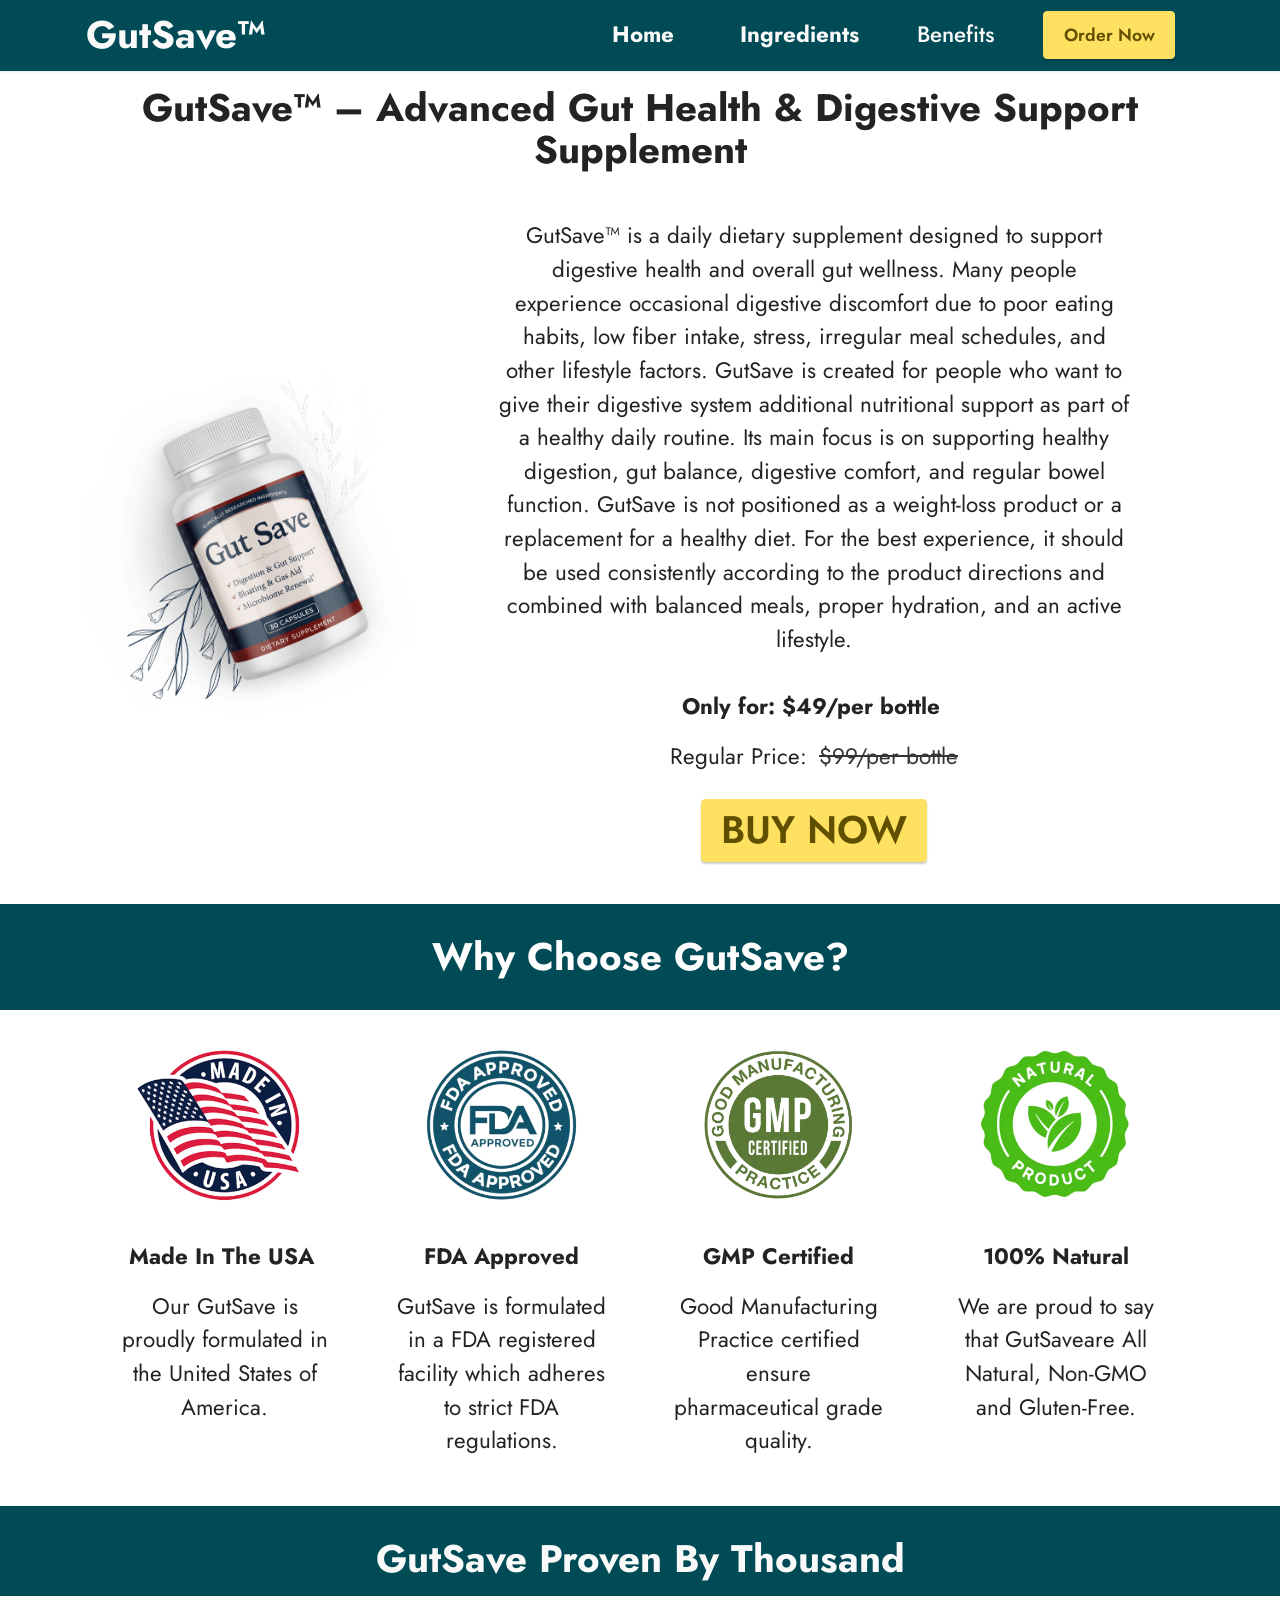
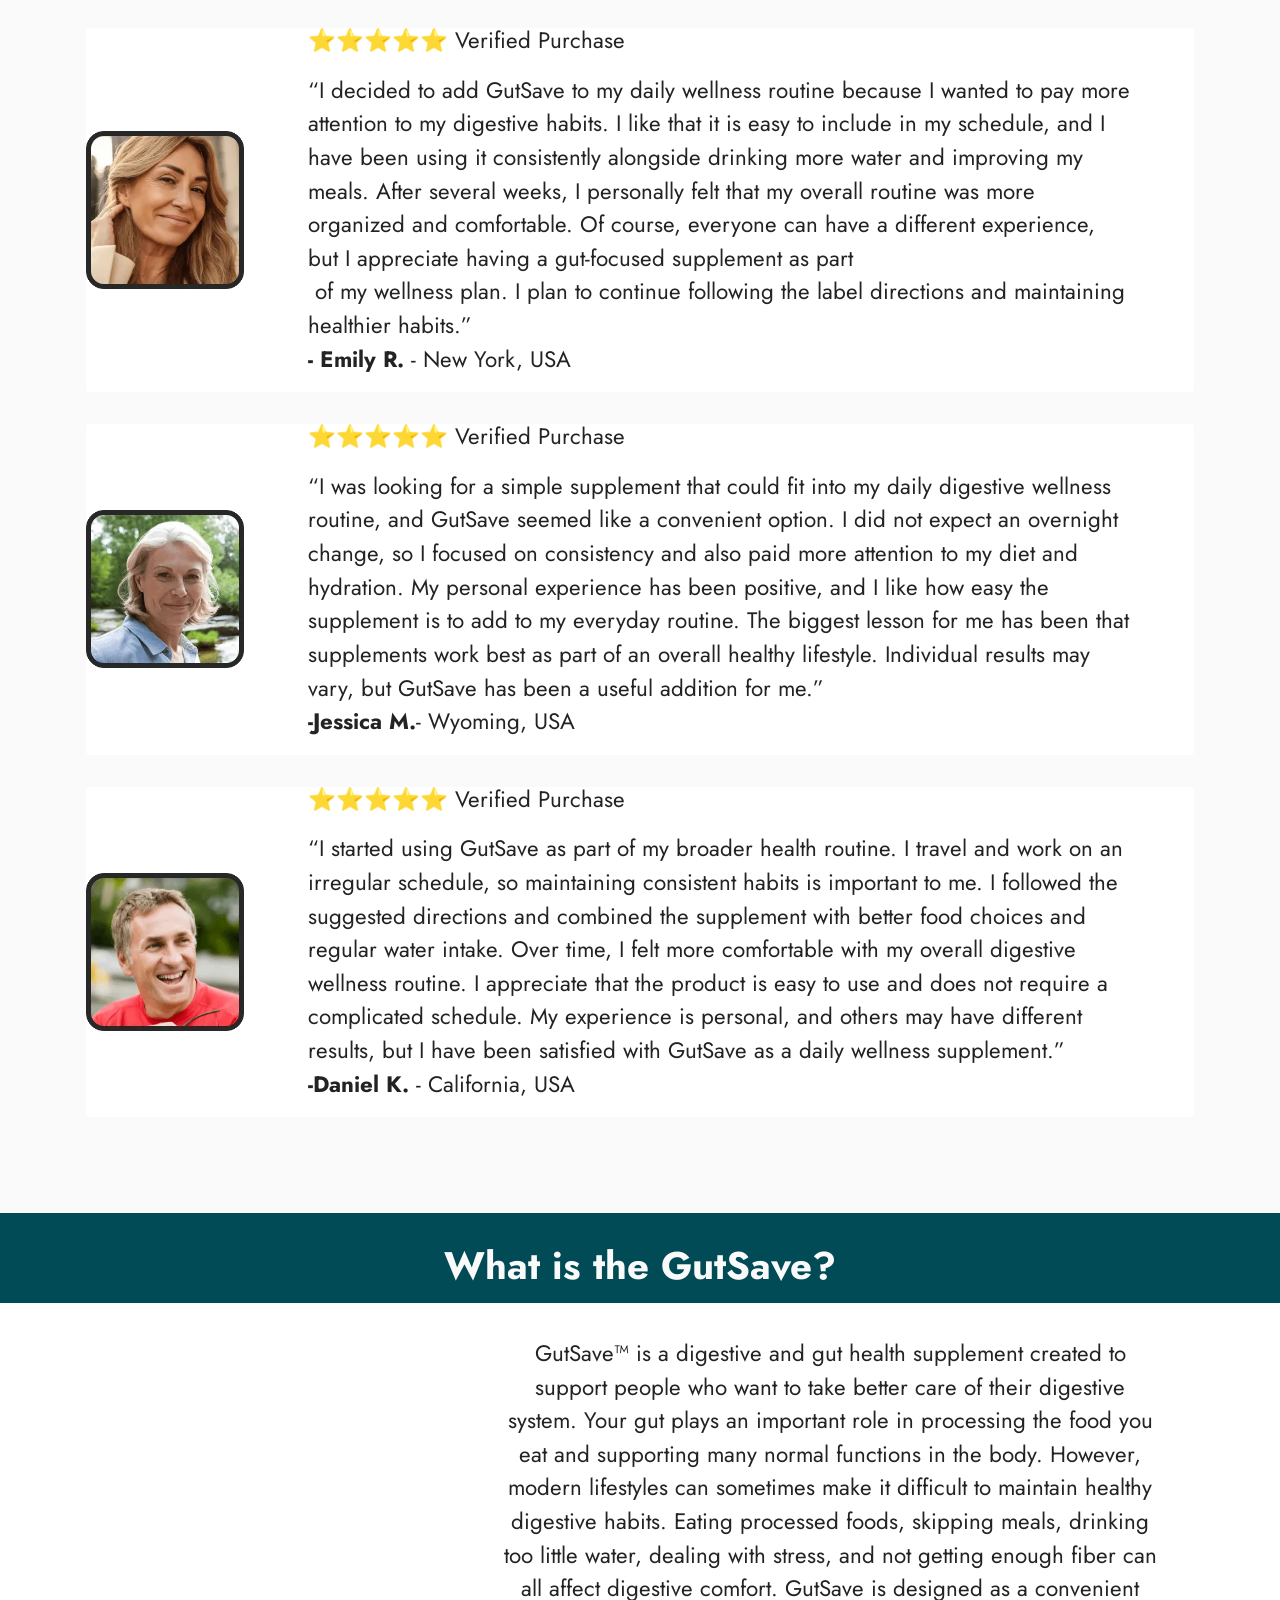
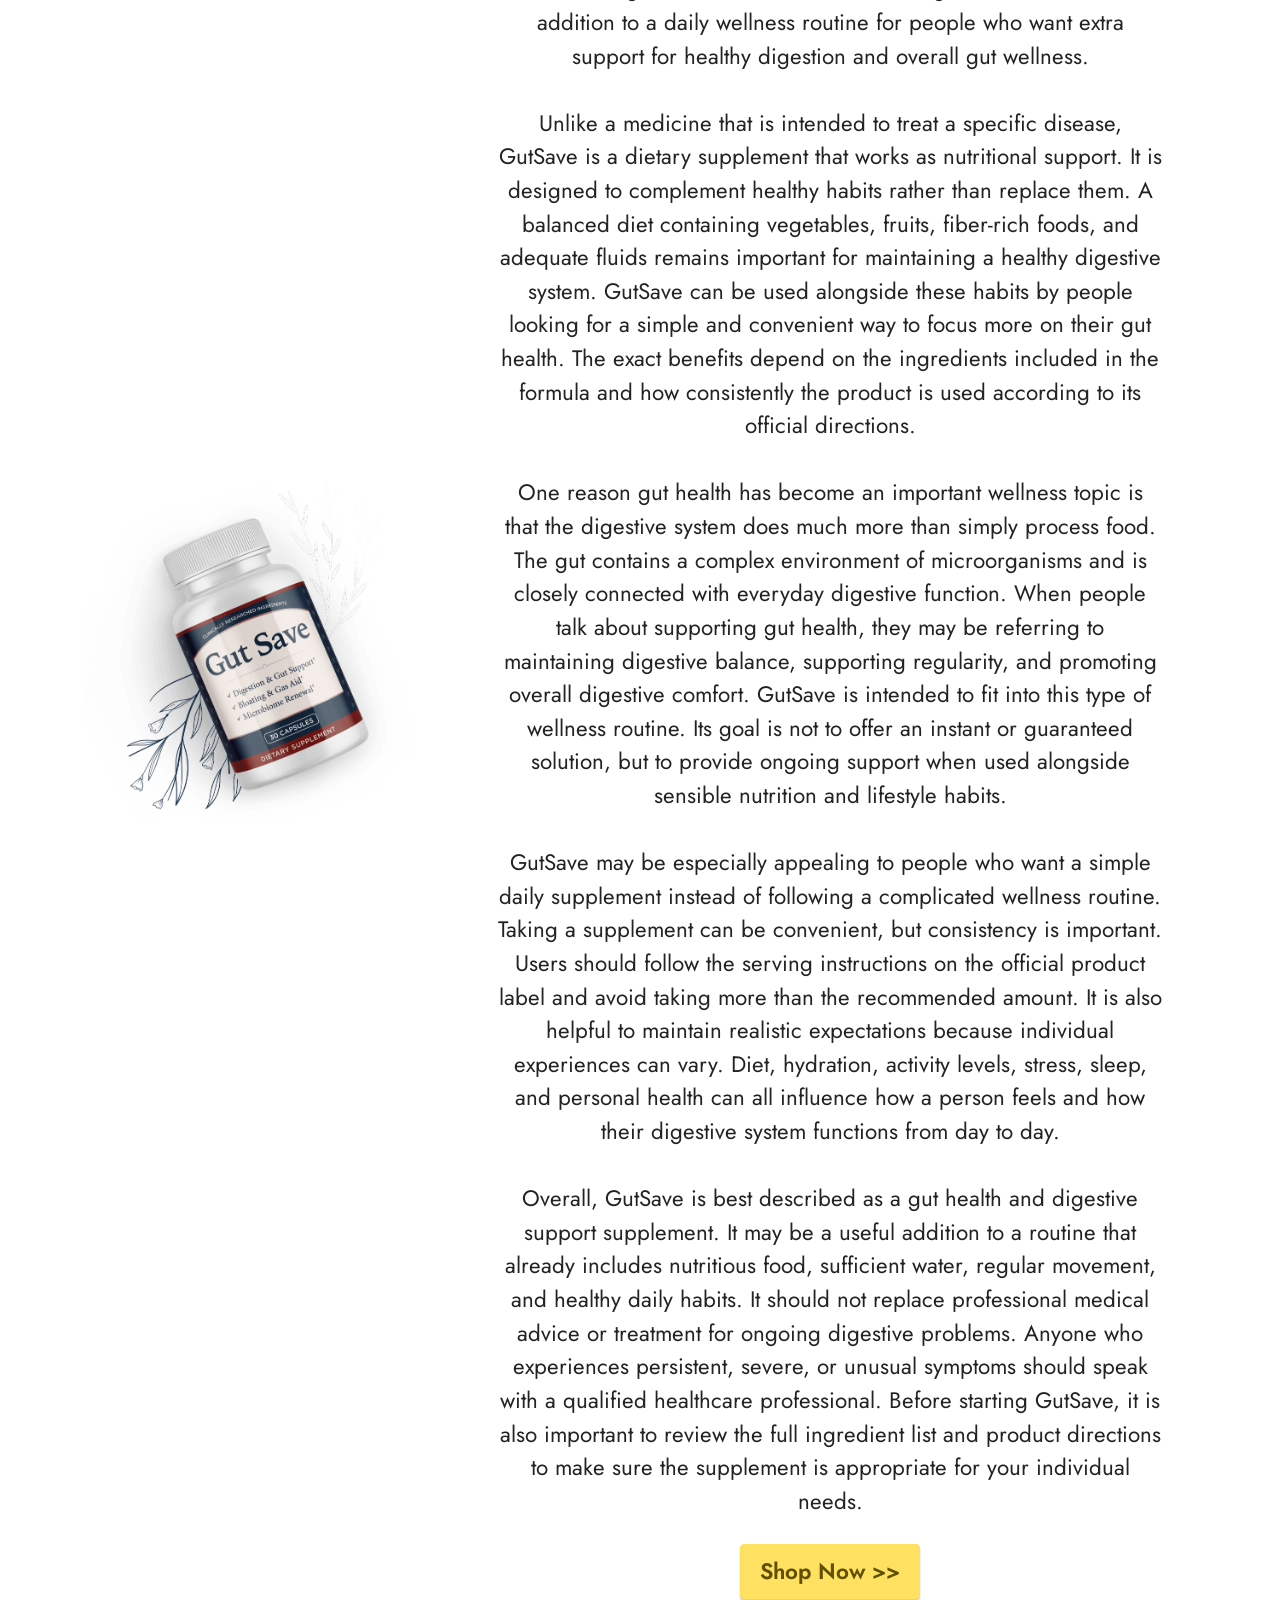
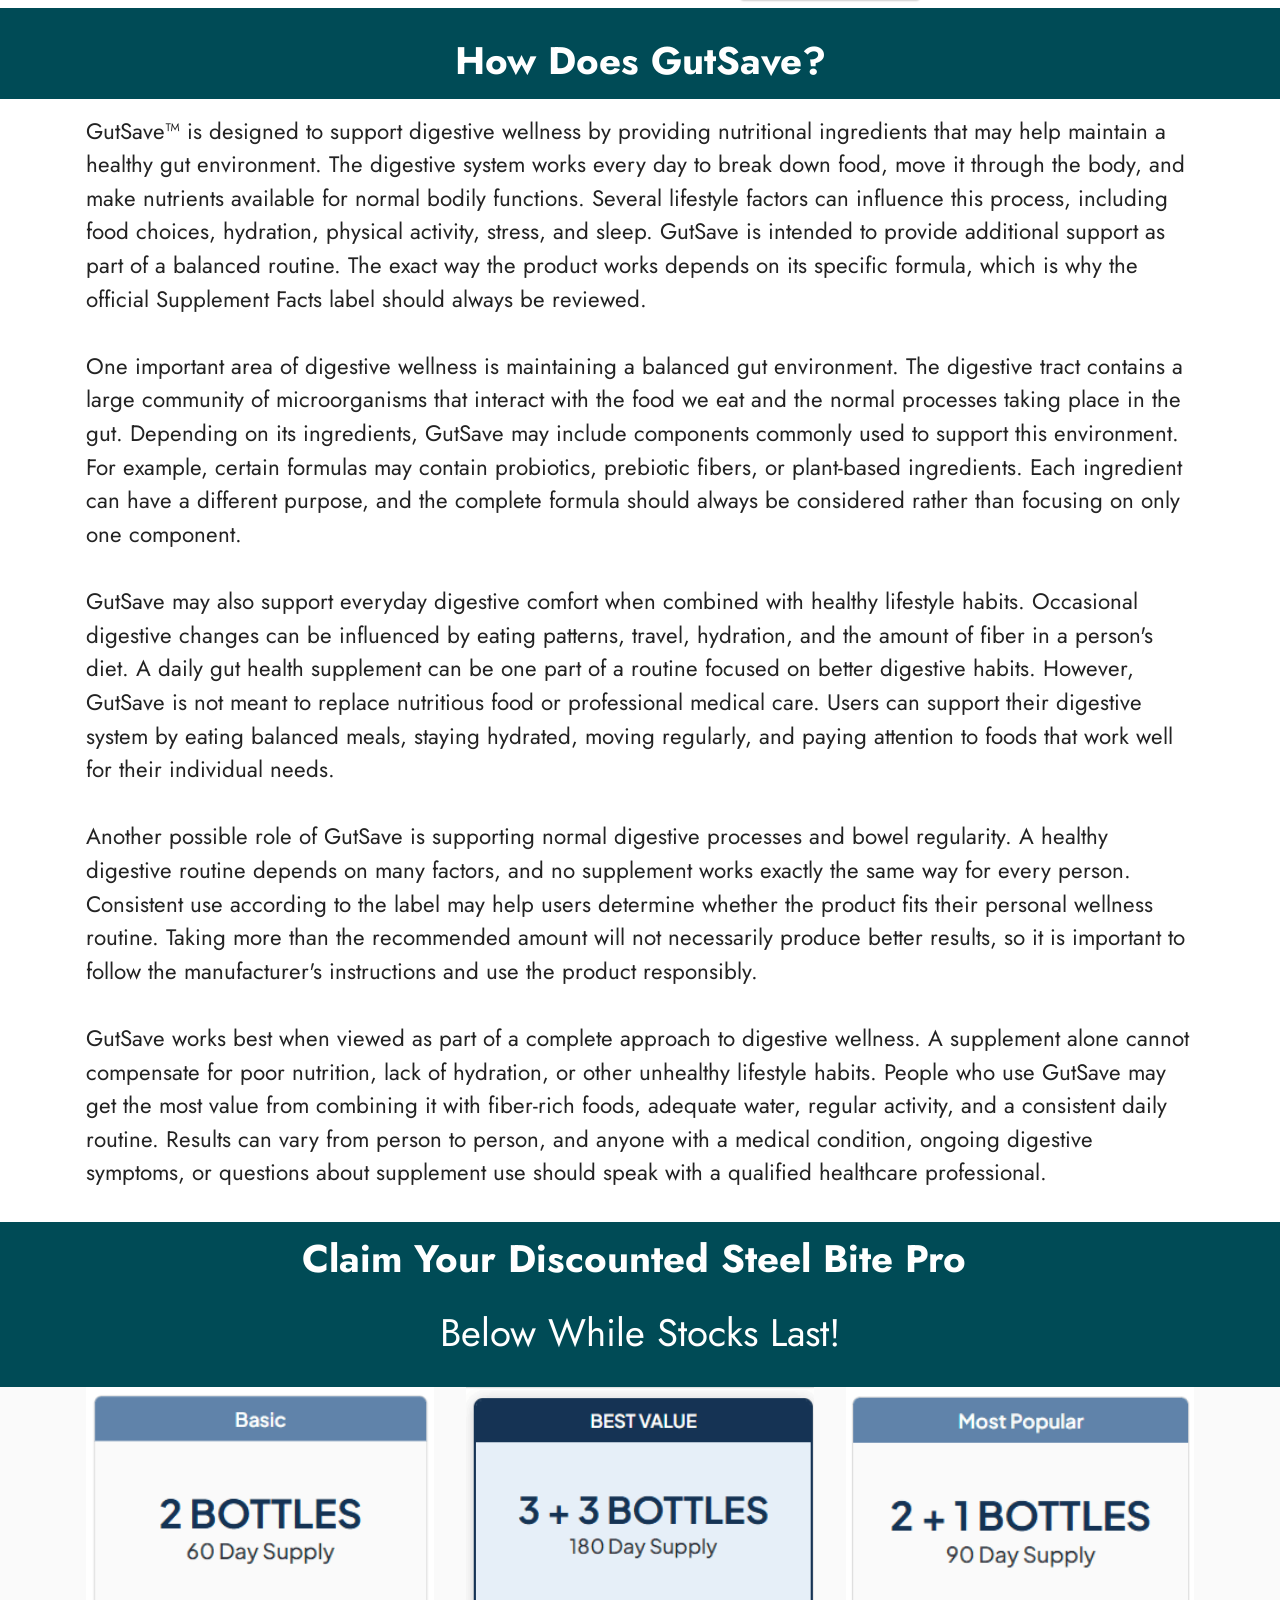
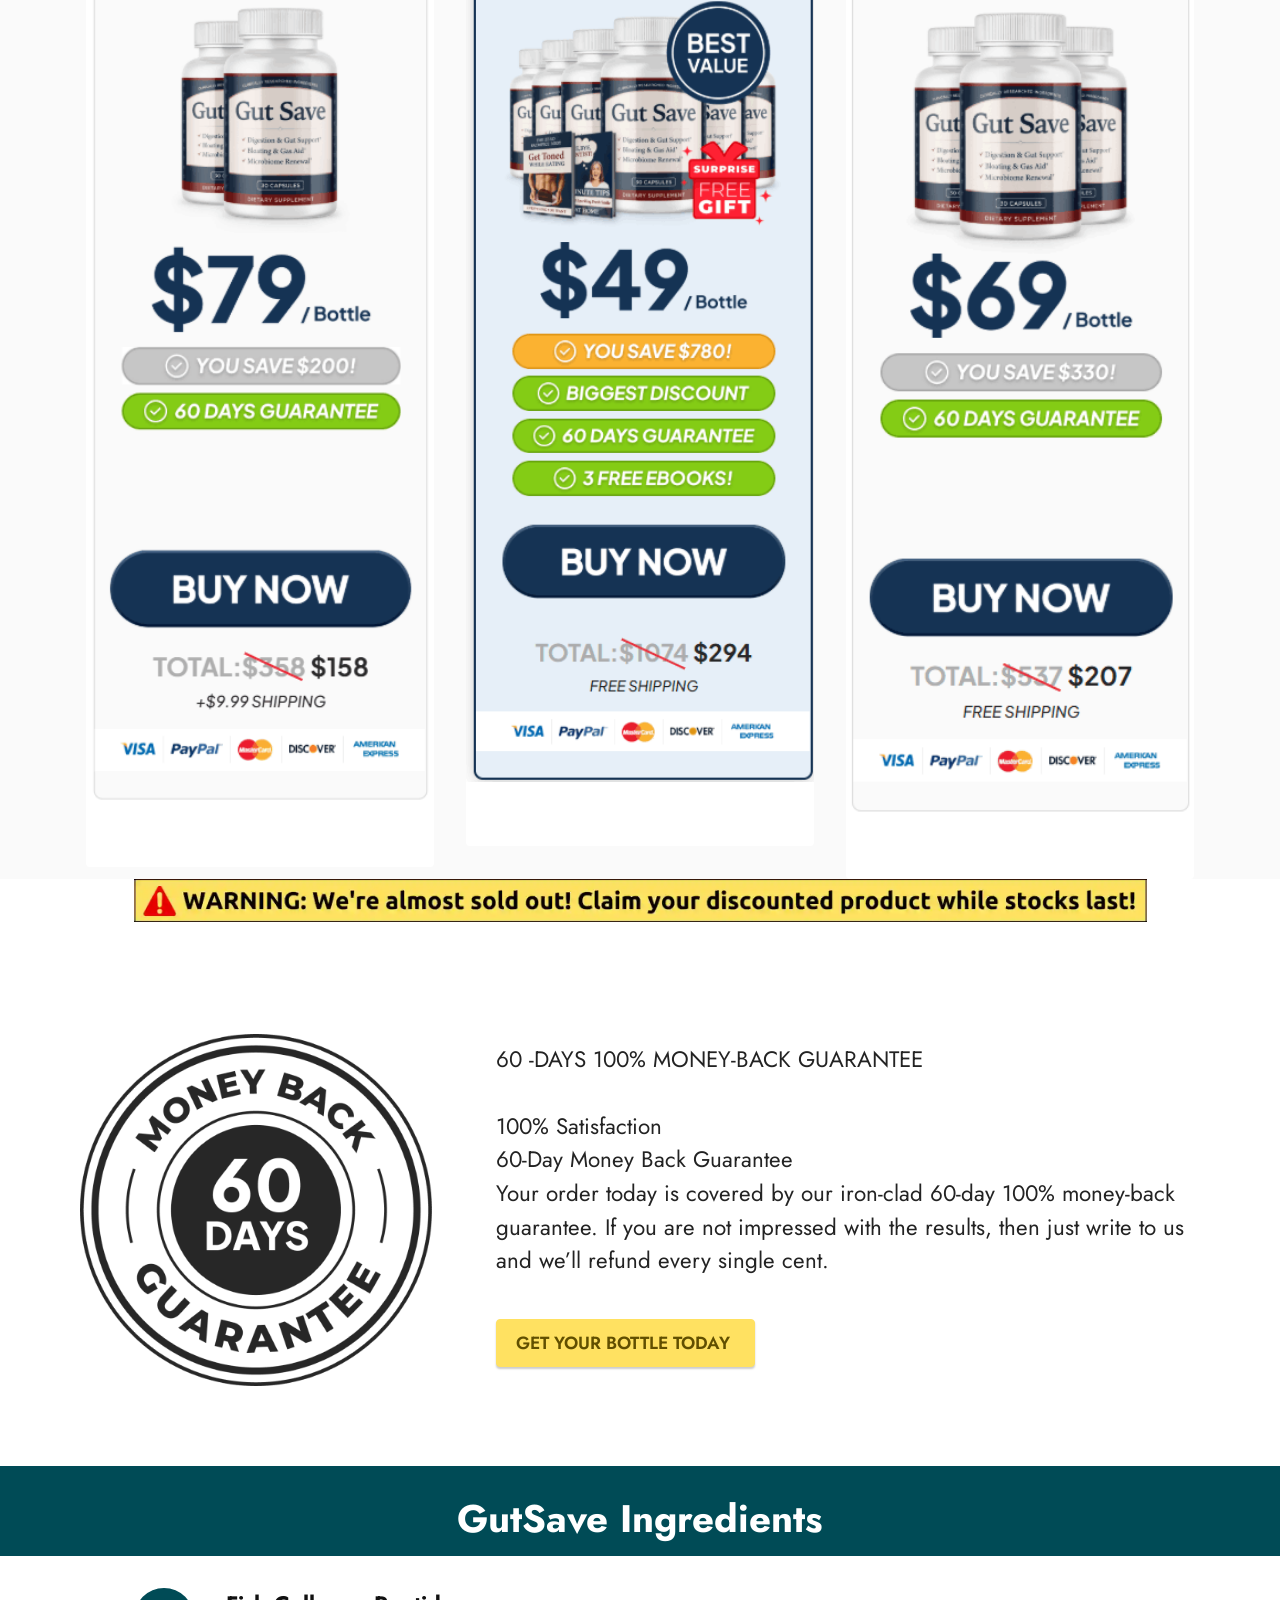
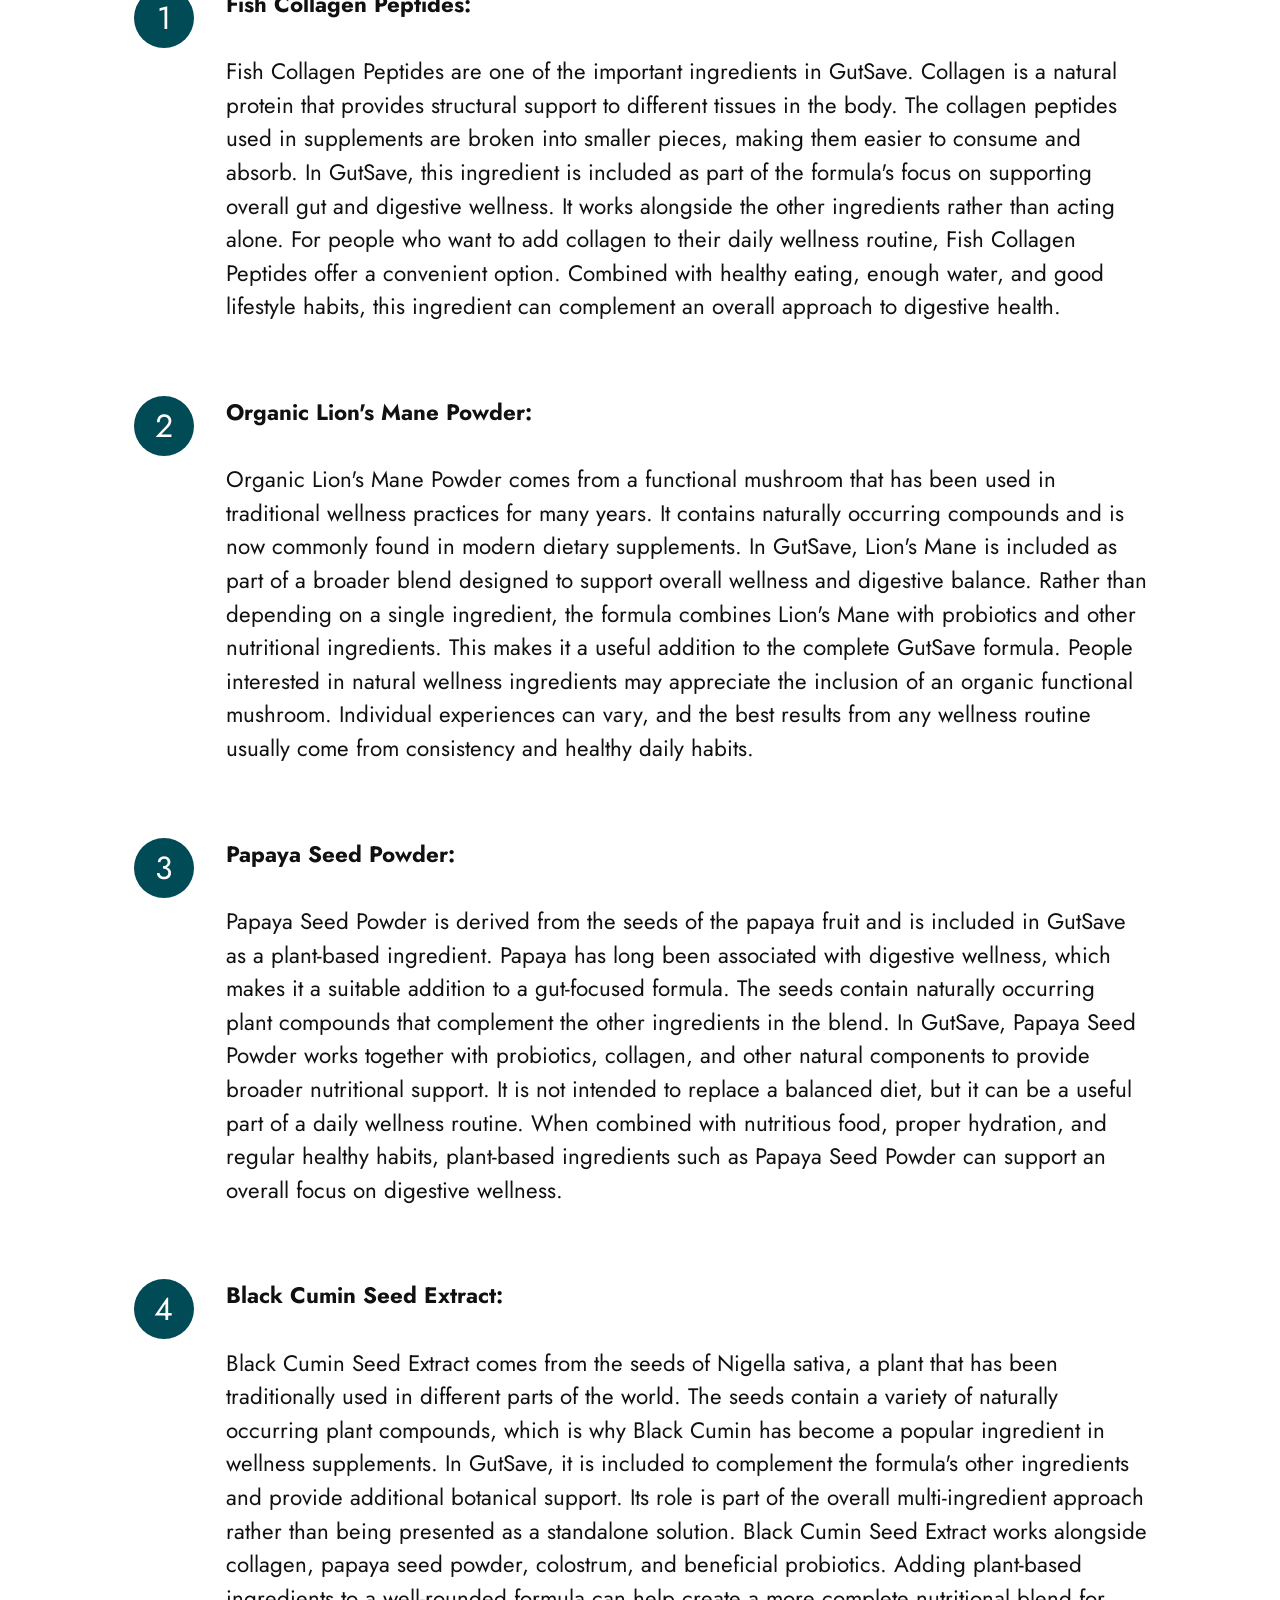
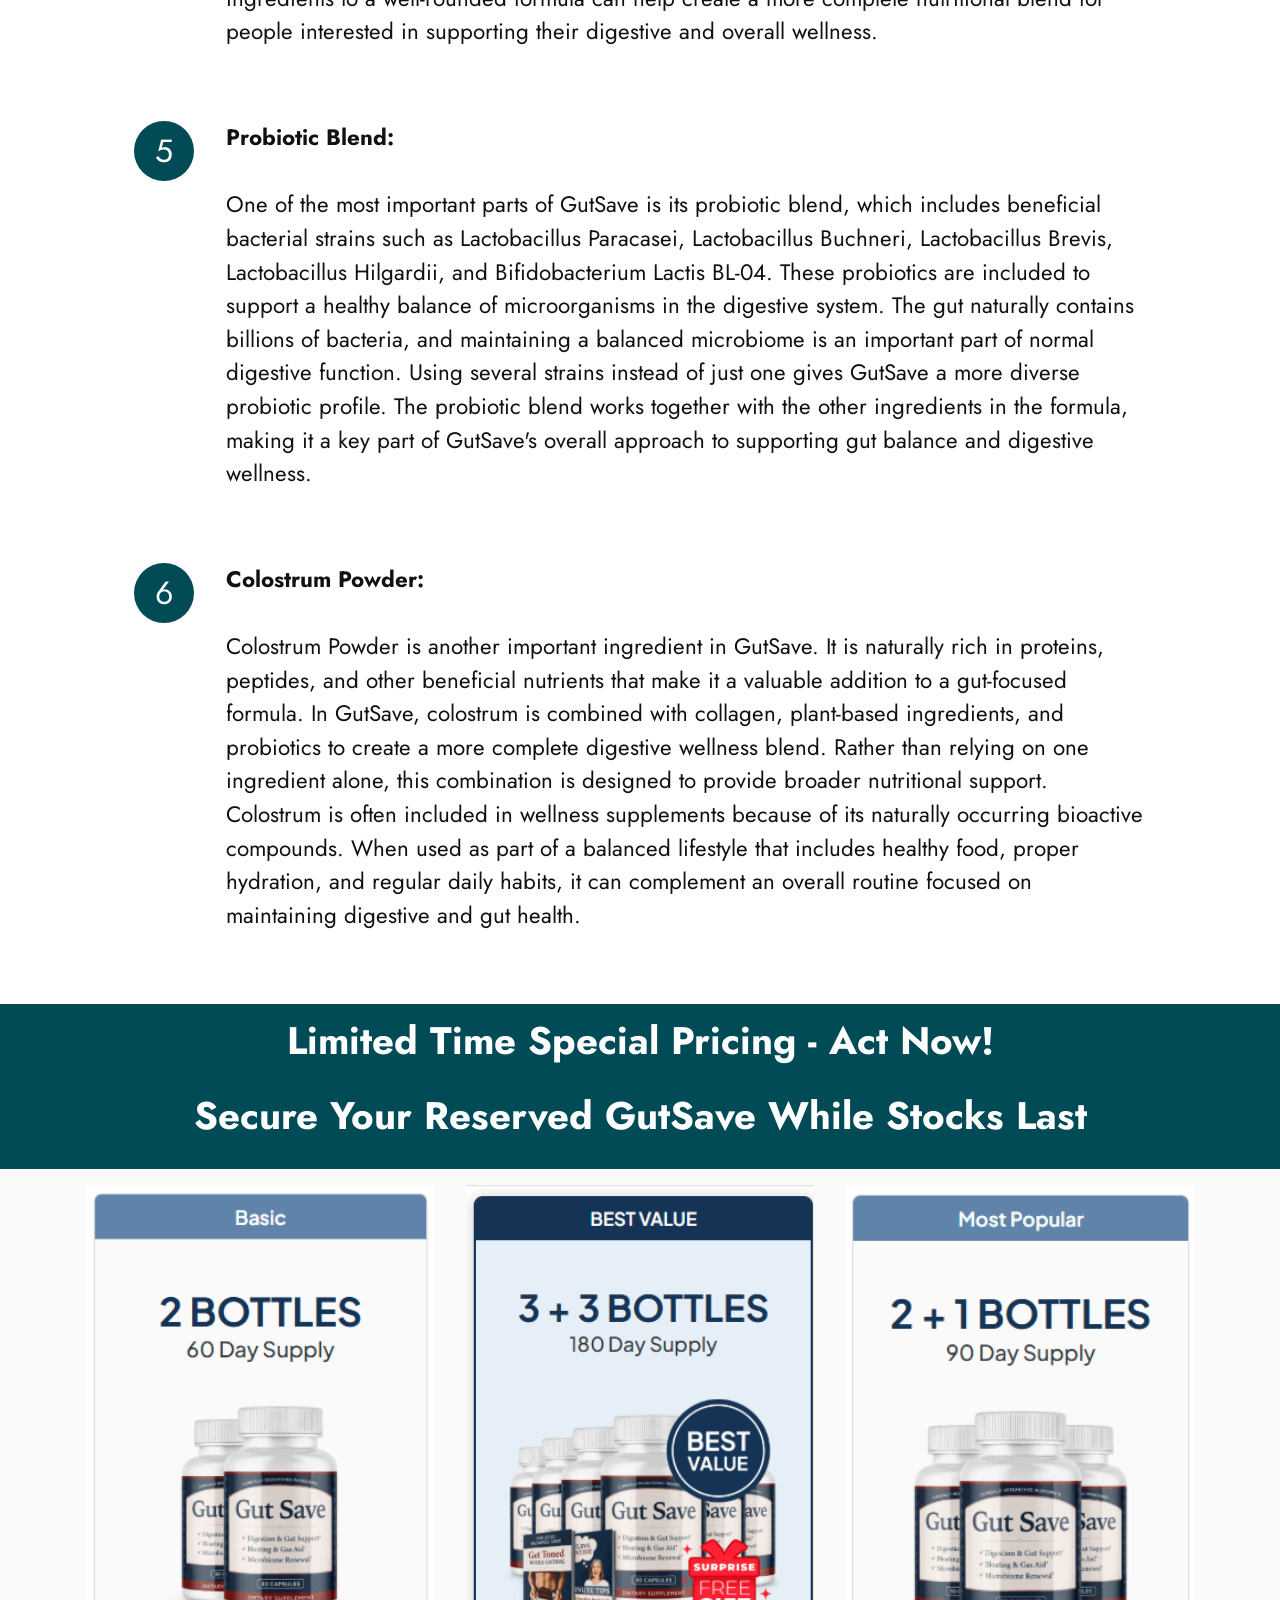
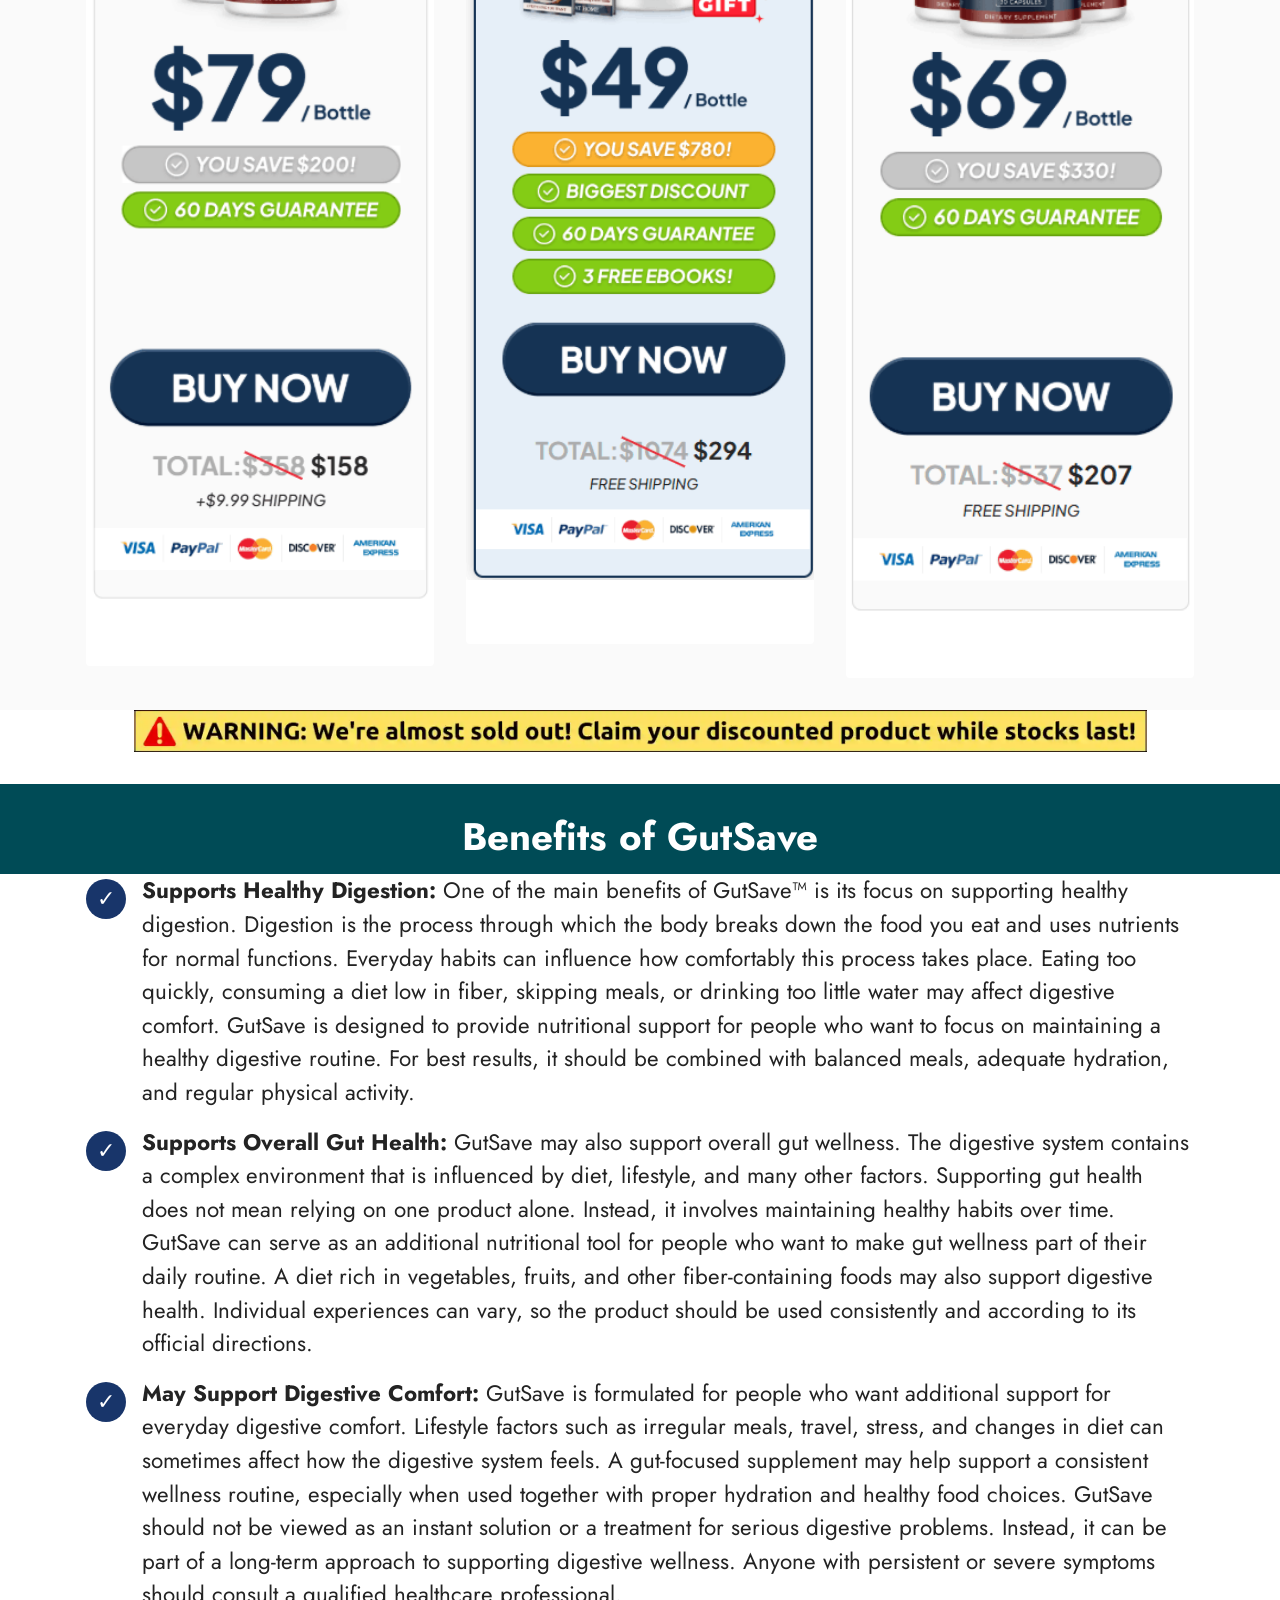
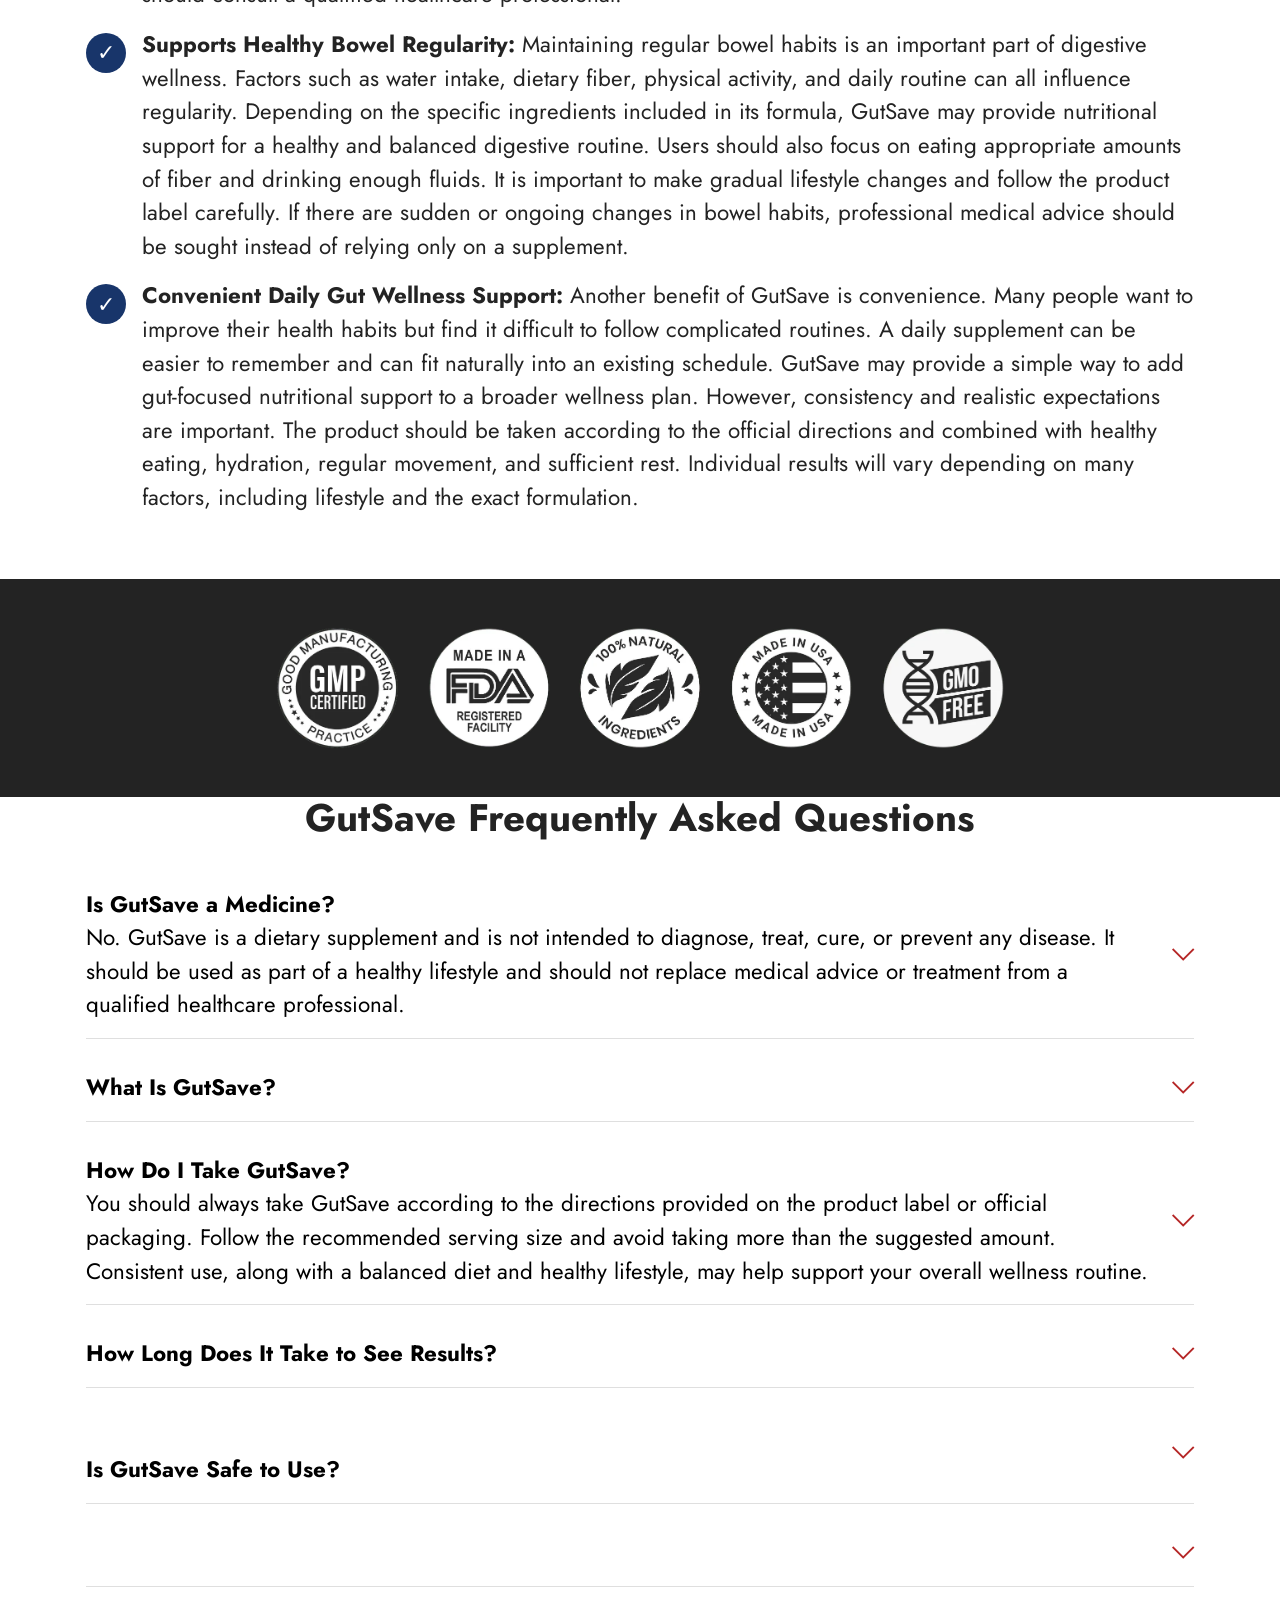
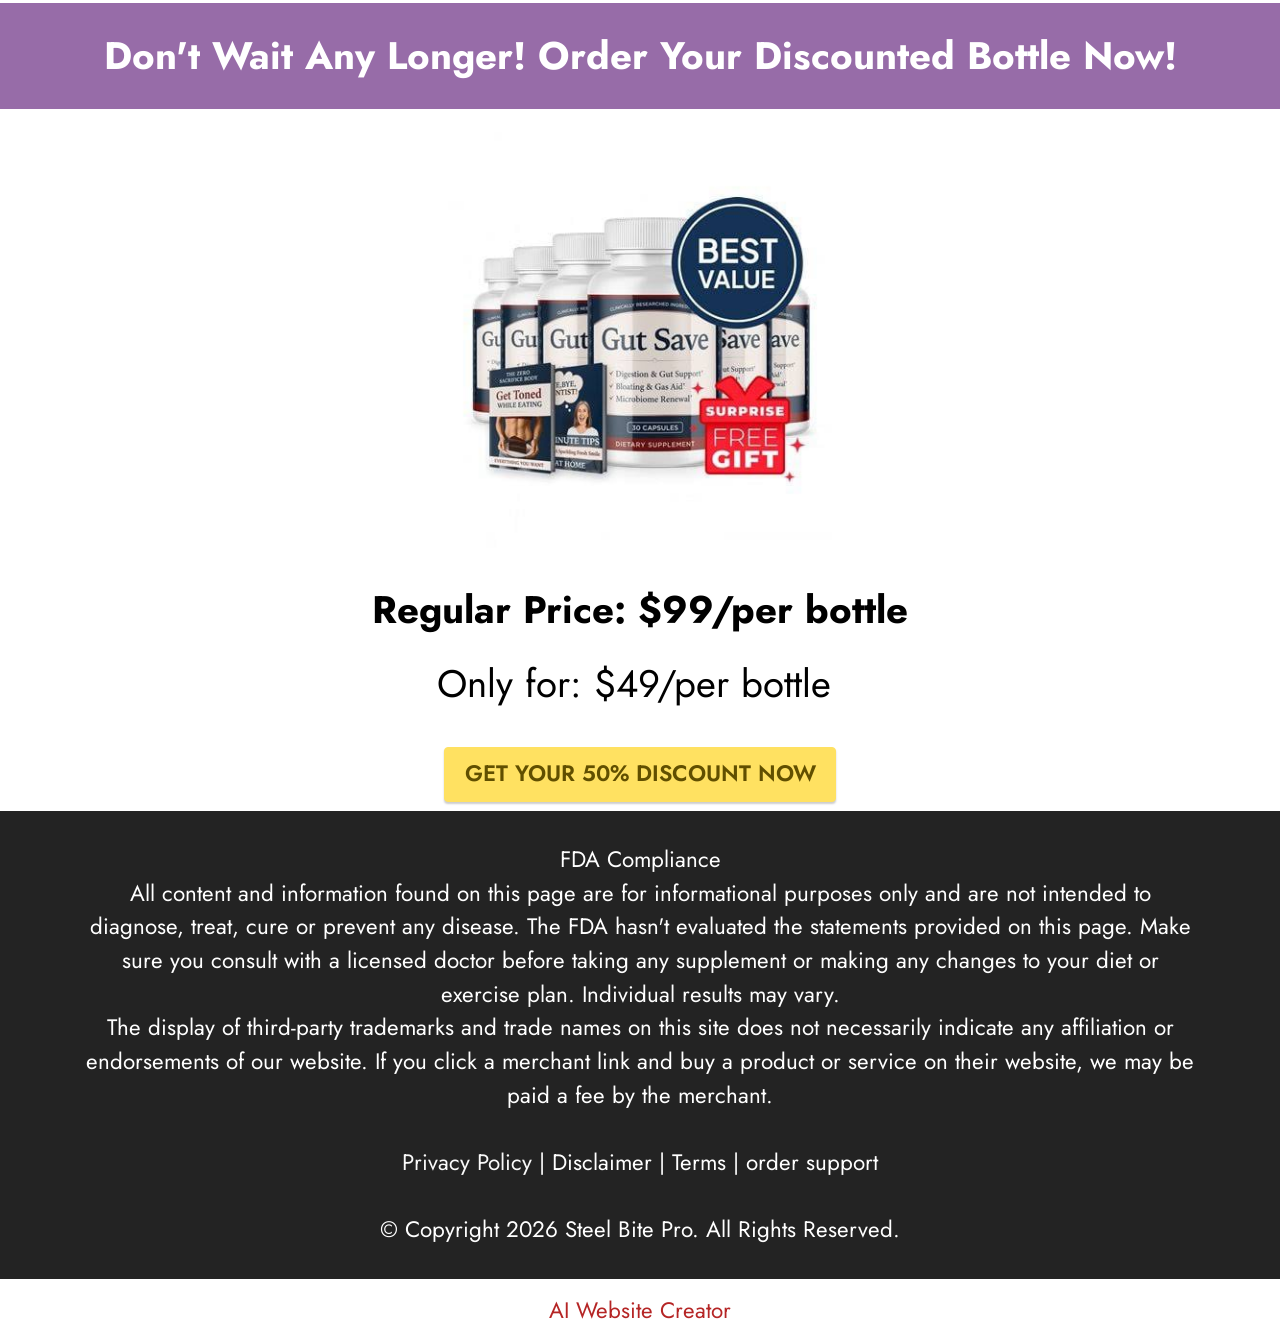
==== index.html @ 0027e32f "Add files via upload" ====
<!DOCTYPE html>
<html  lang="en">
<head>
  <!-- Site made with Mobirise Website Builder v6.1.12, https://mobirise.com -->
  <meta charset="UTF-8">
  <meta http-equiv="X-UA-Compatible" content="IE=edge">
  <meta name="generator" content="Mobirise v6.1.12, mobirise.com">
  <meta name="twitter:card" content="summary_large_image"/>
  <meta name="twitter:image:src" content="assets/images/index-meta.webp">
  <meta property="og:image" content="assets/images/index-meta.webp">
  <meta name="twitter:title" content="Steel Bite Pro – Natural Support for Healthy Teeth">
  <meta name="viewport" content="width=device-width, initial-scale=1, minimum-scale=1">
  <link rel="shortcut icon" href="assets/images/tsl-prod2-128x128.png" type="image/x-icon">
  <meta name="description" content="Discover a healthier smile with Steel Bite Pro, a powerful natural formula designed to support strong teeth, fresh breath, and optimal gum health every day.">
  
  
  <title>Steel Bite Pro – Natural Support for Healthy Teeth</title>
  <link rel="stylesheet" href="assets/web/assets/mobirise-icons2/mobirise2.css">
  <link rel="stylesheet" href="assets/web/assets/mobirise-icons/mobirise-icons.css">
  <link rel="stylesheet" href="assets/bootstrap/css/bootstrap.min.css">
  <link rel="stylesheet" href="assets/dropdown/css/style.css">
  <link rel="stylesheet" href="assets/socicon/css/styles.css">
  <link rel="stylesheet" href="assets/theme/css/style.css">
  <link rel="preload" href="https://fonts.googleapis.com/css?family=Jost:100,200,300,400,500,600,700,800,900,100i,200i,300i,400i,500i,600i,700i,800i,900i&display=swap" as="style" onload="this.onload=null;this.rel='stylesheet'">
  <noscript><link rel="stylesheet" href="https://fonts.googleapis.com/css?family=Jost:100,200,300,400,500,600,700,800,900,100i,200i,300i,400i,500i,600i,700i,800i,900i&display=swap"></noscript>
  <link rel="preload" as="style" href="assets/mobirise/css/mbr-additional.css?v=vmfoxS"><link rel="stylesheet" href="assets/mobirise/css/mbr-additional.css?v=vmfoxS" type="text/css">

  
  
  
</head>
<body>
  
  <section data-bs-version="5.1" class="menu menu2 cid-tB0YZQqaCG" once="menu" id="menu2-0">
    
    <nav class="navbar navbar-dropdown navbar-expand-lg">
        <div class="container">
            <div class="navbar-brand">
                
                <span class="navbar-caption-wrap"><a class="navbar-caption text-white text-primary display-2" href="index.html#content4-27">GutSave™&nbsp;<br></a></span>
            </div>
            <button class="navbar-toggler" type="button" data-toggle="collapse" data-bs-toggle="collapse" data-target="#navbarSupportedContent" data-bs-target="#navbarSupportedContent" aria-controls="navbarNavAltMarkup" aria-expanded="false" aria-label="Toggle navigation">
                <div class="hamburger">
                    <span></span>
                    <span></span>
                    <span></span>
                    <span></span>
                </div>
            </button>
            <div class="collapse navbar-collapse" id="navbarSupportedContent">
                <ul class="navbar-nav nav-dropdown" data-app-modern-menu="true"><li class="nav-item"><a class="nav-link link text-white text-primary display-5" href="index.html#header3-1m"><strong>Home&nbsp;</strong><br></a></li>
                    <li class="nav-item"><a class="nav-link link text-white text-primary display-5" href="index.html#header3-2s"><strong>Ingredients</strong></a></li>
                    <li class="nav-item"><a class="nav-link link text-white text-primary display-5" href="index.html#header3-31">Benefits</a>
                    </li></ul>
                
                <div class="navbar-buttons mbr-section-btn"><a class="btn btn-warning display-4" href="https://hop.clickbank.net/?affiliate=youwe1&vendor=glucotru2&gtpage=rp&tid=og">Order Now</a></div>
            </div>
        </div>
    </nav>
</section>

<section data-bs-version="5.1" class="header3 cid-tB10ubWVri" id="header3-1">

    

    
    

    <div class="align-center container-fluid">
        <div class="row justify-content-center">
            <div class="col-12 col-lg-12">
                <h1 class="mbr-section-title mbr-fonts-style mb-3 display-2"><strong>GutSave™ – Advanced Gut Health &amp; Digestive Support Supplement</strong></h1>
                
                
                
            </div>
        </div>
    </div>
</section>

<section data-bs-version="5.1" class="features6 cid-tB15AvPI4t" id="features7-3">
    <!---->
    

    
    
    <div class="container">
        <div class="card-wrapper">
            <div class="row align-items-center">
                <div class="col-12 col-lg-4">
                    <div class="image-wrapper">
                        <a href="https://hop.clickbank.net/?affiliate=youwe1&vendor=glucotru2&gtpage=rp&tid=og"><img src="assets/images/tsl-prod201-815x830.png" alt="GutSave"></a>
                    </div>
                </div>
                <div class="col-12 col-lg">
                    <div class="text-box">
                        
                        <p class="mbr-text mbr-fonts-style display-5">GutSave™ is a daily dietary supplement designed to support digestive health and overall gut wellness. Many people experience occasional digestive discomfort due to poor eating habits, low fiber intake, stress, irregular meal schedules, and other lifestyle factors. GutSave is created for people who want to give their digestive system additional nutritional support as part of a healthy daily routine. Its main focus is on supporting healthy digestion, gut balance, digestive comfort, and regular bowel function. GutSave is not positioned as a weight-loss product or a replacement for a healthy diet. For the best experience, it should be used consistently according to the product directions and combined with balanced meals, proper hydration, and an active lifestyle.<br><br><strong>Only for: $49/per bottle&nbsp;</strong><br></p>
                        <div class="cost">
                            <span class="currentcost mbr-fonts-style pr-2 display-7">Regular Price:&nbsp;</span>
                            <span class="oldcost mbr-fonts-style display-7">$99/per bottle</span>
                        </div>
                        <div class="mbr-section-btn pt-3"><a href="https://hop.clickbank.net/?affiliate=youwe1&vendor=glucotru2&gtpage=rp&tid=og" class="btn btn-warning display-2">BUY NOW</a></div>
                    </div>
                </div>
            </div>
        </div>
    </div>
</section>

<section data-bs-version="5.1" class="content4 cid-v9ZbLS1f8Q" id="content4-27">
    

    
    
    <div class="container">
        <div class="row justify-content-center">
            <div class="title col-md-12 col-lg-12">
                <h3 class="mbr-section-title mbr-fonts-style align-center mb-4 display-2"><div><strong></strong></div></h3>
                <h1 class="mbr-section-subtitle align-center mbr-fonts-style mb-4 display-2"><strong>Why Choose GutSave?</strong></h1>
                
            </div>
        </div>
    </div>
</section>

<section data-bs-version="5.1" class="gallery3 cid-tB9ez4cVTX" id="gallery3-1r">
    
    
    <div class="container">
        
        <div class="row mt-4">
            
            
            <div class="item features-image сol-12 col-md-6 col-lg-3 active">
                <div class="item-wrapper">
                    <div class="item-img">
                        <img src="assets/images/made-in-usa202-500x300.png" alt="Keravita Pro FDA Approved" data-slide-to="0" data-bs-slide-to="0">
                    </div>
                    <div class="item-content">
                        <h5 class="item-title mbr-fonts-style display-7"><strong>Made In The USA&nbsp;</strong></h5>
                        
                        <p class="mbr-text mbr-fonts-style mt-3 display-7">Our GutSave is proudly formulated in the United States of America.</p>
                    </div>
                    
                </div>
            </div><div class="item features-image сol-12 col-md-6 col-lg-3">
                <div class="item-wrapper">
                    <div class="item-img">
                        <img src="assets/images/fda-approved-500x300-1.webp" alt="Keravita Pro Made In Usa" data-slide-to="1" data-bs-slide-to="1">
                    </div>
                    <div class="item-content">
                        <h5 class="item-title mbr-fonts-style display-7"><strong>FDA Approved</strong></h5>
                        
                        <p class="mbr-text mbr-fonts-style mt-3 display-7">GutSave is formulated in a FDA registered facility which adheres to strict FDA regulations.</p>
                    </div>
                    
                </div>
            </div><div class="item features-image сol-12 col-md-6 col-lg-3">
                <div class="item-wrapper">
                    <div class="item-img">
                        <img src="assets/images/gmp-certified-500x300-1.webp" alt="Keravita Pro All Natural" data-slide-to="2" data-bs-slide-to="2">
                    </div>
                    <div class="item-content">
                        <h5 class="item-title mbr-fonts-style display-7"><strong>GMP Certified</strong></h5>
                        
                        <p class="mbr-text mbr-fonts-style mt-3 display-7">Good Manufacturing Practice certified ensure pharmaceutical grade quality.</p>
                    </div>
                    
                </div>
            </div>
            <div class="item features-image сol-12 col-md-6 col-lg-3">
                <div class="item-wrapper">
                    <div class="item-img">
                        <img src="assets/images/100-natural-500x300-1.webp" alt="Keravita Pro GMP Certified" title="">
                    </div>
                    <div class="item-content">
                        <h5 class="item-title mbr-fonts-style display-7"><strong>100% Natural</strong></h5>
                        
                        <p class="mbr-text mbr-fonts-style mt-3 display-7">We are proud to say that GutSaveare All Natural, Non-GMO and Gluten-Free.</p>
                    </div>
                    
                </div>
            </div>
        </div>
    </div>
</section>

<section data-bs-version="5.1" class="header3 cid-vaVJowMobt" id="header3-2q">

    

    
    

    <div class="align-center container">
        <div class="row justify-content-center">
            <div class="col-12 col-lg-12">
                
                <h2 class="mbr-section-subtitle mbr-fonts-style mb-3 display-2"><strong>GutSave Proven By Thousand</strong></h2>
                
                
            </div>
        </div>
    </div>
</section>

<section data-bs-version="5.1" class="team2 cid-vaVHwZ0P2d" xmlns="http://www.w3.org/1999/html" id="team2-2p">
    

    
    
    <div class="container">
        <div class="item features-image">
            <div class="item-wrapper">
                <div class="row align-items-center">
                    <div class="col-12 col-md-2">
                        <div class="image-wrapper">
                            <img src="assets/images/testimonial-face1-1-288x288.webp" alt="GutSave">
                        </div>
                    </div>
                    <div class="col-12 col-md">
                        <div class="card-box">
                            
                            <h2 class="card-subtitle mbr-fonts-style mb-3 display-5">⭐⭐⭐⭐⭐ Verified Purchase</h2>
                            <p class="mbr-text mbr-fonts-style display-7">“I decided to add GutSave to my daily wellness routine because I wanted to pay more attention to my digestive habits. I like that it is easy to include in my schedule, and I have been using it consistently alongside drinking more water and improving my meals. After several weeks, I personally felt that my overall routine was more organized and comfortable. Of course, everyone can have a different experience, but I appreciate having a gut-focused supplement as part <br>&nbsp;of my wellness plan. I plan to continue following the label directions and maintaining healthier habits.”<br><strong>-&nbsp;Emily R.</strong>&nbsp;- New York, USA&nbsp;<br></p>
                            
                        </div>
                    </div>
                </div>
            </div>
        </div>
        <div class="item features-image">
            <div class="item-wrapper">
                <div class="row align-items-center">
                    <div class="col-12 col-md-2">
                        <div class="image-wrapper">
                            <img src="assets/images/testimonial-face2-288x288.webp" alt="GutSave">
                        </div>
                    </div>
                    <div class="col-12 col-md">
                        <div class="card-box">
                            
                            <h2 class="card-subtitle mbr-fonts-style mb-3 display-5">⭐⭐⭐⭐⭐ Verified Purchase</h2>
                            <p class="mbr-text mbr-fonts-style display-7">“I was looking for a simple supplement that could fit into my daily digestive wellness routine, and GutSave seemed like a convenient option. I did not expect an overnight change, so I focused on consistency and also paid more attention to my diet and hydration. My personal experience has been positive, and I like how easy the supplement is to add to my everyday routine. The biggest lesson for me has been that supplements work best as part of an overall healthy lifestyle. Individual results may vary, but GutSave has been a useful addition for me.”<br><strong>-Jessica M.</strong>- Wyoming, USA<br></p>
                            
                        </div>
                    </div>
                </div>
            </div>
        </div>
        <div class="item features-image">
            <div class="item-wrapper">
                <div class="row align-items-center">
                    <div class="col-12 col-md-2">
                        <div class="image-wrapper">
                            <img src="assets/images/testimonial-face3-288x288.webp" alt="GutSave">
                        </div>
                    </div>
                    <div class="col-12 col-md">
                        <div class="card-box">
                            
                            <h2 class="card-subtitle mbr-fonts-style mb-3 display-5">⭐⭐⭐⭐⭐ Verified Purchase</h2>
                            <p class="mbr-text mbr-fonts-style display-7">“I started using GutSave as part of my broader health routine. I travel and work on an irregular schedule, so maintaining consistent habits is important to me. I followed the suggested directions and combined the supplement with better food choices and regular water intake. Over time, I felt more comfortable with my overall digestive wellness routine. I appreciate that the product is easy to use and does not require a complicated schedule. My experience is personal, and others may have different results, but I have been satisfied with GutSave as a daily wellness supplement.”<br><strong>-Daniel K.&nbsp;</strong>- California, USA&nbsp;<br></p>
                            
                        </div>
                    </div>
                </div>
            </div>
        </div>
    </div>
</section>

<section data-bs-version="5.1" class="header3 cid-tB83YwBUMj" id="header3-1l">

    

    
    

    <div class="align-center container">
        <div class="row justify-content-center">
            <div class="col-12 col-lg-12">
                
                <h2 class="mbr-section-subtitle mbr-fonts-style mb-3 display-2"><strong>What is the GutSave?</strong></h2>
                
                
            </div>
        </div>
    </div>
</section>

<section data-bs-version="5.1" class="header11 cid-tB1vWdJbT6" id="header11-a">

    

    
    

    <div class="container">
        <div class="row justify-content-center">
            <div class="col-12 col-md-4 image-wrapper">
                <a href="https://hop.clickbank.net/?affiliate=youwe1&vendor=glucotru2&gtpage=rp&tid=og"><img class="w-100" src="assets/images/tsl-prod201-815x830.png" alt="GutSave"></a>
            </div>
            <div class="col-12 col-md">
                <div class="text-wrapper text-center">
                    
                    <p class="mbr-text mbr-fonts-style display-7"><br>GutSave™ is a digestive and gut health supplement created to support people who want to take better care of their digestive system. Your gut plays an important role in processing the food you eat and supporting many normal functions in the body. However, modern lifestyles can sometimes make it difficult to maintain healthy digestive habits. Eating processed foods, skipping meals, drinking too little water, dealing with stress, and not getting enough fiber can all affect digestive comfort. GutSave is designed as a convenient addition to a daily wellness routine for people who want extra support for healthy digestion and overall gut wellness.<br><br>Unlike a medicine that is intended to treat a specific disease, GutSave is a dietary supplement that works as nutritional support. It is designed to complement healthy habits rather than replace them. A balanced diet containing vegetables, fruits, fiber-rich foods, and adequate fluids remains important for maintaining a healthy digestive system. GutSave can be used alongside these habits by people looking for a simple and convenient way to focus more on their gut health. The exact benefits depend on the ingredients included in the formula and how consistently the product is used according to its official directions.<br><br>One reason gut health has become an important wellness topic is that the digestive system does much more than simply process food. The gut contains a complex environment of microorganisms and is closely connected with everyday digestive function. When people talk about supporting gut health, they may be referring to maintaining digestive balance, supporting regularity, and promoting overall digestive comfort. GutSave is intended to fit into this type of wellness routine. Its goal is not to offer an instant or guaranteed solution, but to provide ongoing support when used alongside sensible nutrition and lifestyle habits.<br><br>GutSave may be especially appealing to people who want a simple daily supplement instead of following a complicated wellness routine. Taking a supplement can be convenient, but consistency is important. Users should follow the serving instructions on the official product label and avoid taking more than the recommended amount. It is also helpful to maintain realistic expectations because individual experiences can vary. Diet, hydration, activity levels, stress, sleep, and personal health can all influence how a person feels and how their digestive system functions from day to day.<br><br>Overall, GutSave is best described as a gut health and digestive support supplement. It may be a useful addition to a routine that already includes nutritious food, sufficient water, regular movement, and healthy daily habits. It should not replace professional medical advice or treatment for ongoing digestive problems. Anyone who experiences persistent, severe, or unusual symptoms should speak with a qualified healthcare professional. Before starting GutSave, it is also important to review the full ingredient list and product directions to make sure the supplement is appropriate for your&nbsp;individual needs.<br></p>
                    <div class="mbr-section-btn mt-3"><a class="btn btn-warning display-7" href="https://hop.clickbank.net/?affiliate=youwe1&vendor=glucotru2&gtpage=rp&tid=og">Shop Now &gt;&gt;</a></div>
                </div>
            </div>
        </div>
    </div>
</section>

<section data-bs-version="5.1" class="header3 cid-tB85bPoWQz" id="header3-1m">

    

    
    

    <div class="align-center container">
        <div class="row justify-content-center">
            <div class="col-12 col-lg-12">
                
                <h2 class="mbr-section-subtitle mbr-fonts-style mb-3 display-2"><strong>How Does GutSave?</strong></h2>
                
                
            </div>
        </div>
    </div>
</section>

<section data-bs-version="5.1" class="content4 cid-vawa0RkZCS" id="content4-2n">
    

    
    
    <div class="container">
        <div class="row justify-content-center">
            <div class="title col-md-12 col-lg-12">
                
                <h4 class="mbr-section-subtitle align-center mbr-fonts-style mb-4 display-7"><div>GutSave™ is designed to support digestive wellness by providing nutritional ingredients that may help maintain a healthy gut environment. The digestive system works every day to break down food, move it through the body, and make nutrients available for normal bodily functions. Several lifestyle factors can influence this process, including food choices, hydration, physical activity, stress, and sleep. GutSave is intended to provide additional support as part of a balanced routine. The exact way the product works depends on its specific formula, which is why the official Supplement Facts label should always be reviewed.</div><div><br></div><div>One important area of digestive wellness is maintaining a balanced gut environment. The digestive tract contains a large community of microorganisms that interact with the food we eat and the normal processes taking place in the gut. Depending on its ingredients, GutSave may include components commonly used to support this environment. For example, certain formulas may contain probiotics, prebiotic fibers, or plant-based ingredients. Each ingredient can have a different purpose, and the complete formula should always be considered rather than focusing on only one component.</div><br><div>GutSave may also support everyday digestive comfort when combined with healthy lifestyle habits. Occasional digestive changes can be influenced by eating patterns, travel, hydration, and the amount of fiber in a person's diet. A daily gut health supplement can be one part of a routine focused on better digestive habits. However, GutSave is not meant to replace nutritious food or professional medical care. Users can support their digestive system by eating balanced meals, staying hydrated, moving regularly, and paying attention to foods that work well for their individual needs.</div><div><br></div><div>Another possible role of GutSave is supporting normal digestive processes and bowel regularity. A healthy digestive routine depends on many factors, and no supplement works exactly the same way for every person. Consistent use according to the label may help users determine whether the product fits their personal wellness routine. Taking more than the recommended amount will not necessarily produce better results, so it is important to follow the manufacturer's instructions and use the product responsibly.</div><div><br></div><div>GutSave works best when viewed as part of a complete approach to digestive wellness. A supplement alone cannot compensate for poor nutrition, lack of hydration, or other unhealthy lifestyle habits. People who use GutSave may get the most value from combining it with fiber-rich foods, adequate water, regular activity, and a consistent daily routine. Results can vary from person to person, and anyone with a medical condition, ongoing digestive symptoms, or questions about supplement use should speak with a qualified healthcare professional.</div><div><div>
</div><div>
</div><div>
</div><div>
</div></div></h4>
                
            </div>
        </div>
    </div>
</section>

<section data-bs-version="5.1" class="content4 cid-tB1yuhcVVi" id="content4-g">
    

    
    
    <div class="container">
        <div class="row justify-content-center">
            <div class="title col-md-12 col-lg-10">
                <h3 class="mbr-section-title mbr-fonts-style align-center mb-4 display-2"><strong>Claim Your Discounted Steel Bite Pro&nbsp;</strong></h3>
                <h4 class="mbr-section-subtitle align-center mbr-fonts-style mb-4 display-2">Below While Stocks Last!</h4>
                
            </div>
        </div>
    </div>
</section>

<section data-bs-version="5.1" class="team1 cid-tB1z7NONXX" id="team1-h">
    

    
    
    <div class="container">
        <div class="row justify-content-center">
            
            <div class="col-sm-6 col-lg-4">
                <div class="card-wrap">
                    <div class="image-wrap">
                        <a href="https://hop.clickbank.net/?affiliate=youwe1&vendor=glucotru2&gtpage=rp&tid=og"><img src="assets/images/screenshot202026-08-2420121024-305x891.png" alt="GutSave"></a>
                    </div>
                    <div class="content-wrap">
                        
                        
                        
                        
                        
                    </div>
                </div>
            </div>

            <div class="col-sm-6 col-lg-4">
                <div class="card-wrap">
                    <div class="image-wrap">
                        <a href="https://hop.clickbank.net/?affiliate=youwe1&vendor=glucotru2&gtpage=rp&tid=og"><img src="assets/images/screenshot202026-08-2420121103-315x901.png" alt="GutSave"></a>
                    </div>
                    <div class="content-wrap">
                        
                        
                        
                        
                        
                    </div>
                </div>
            </div>

            <div class="col-sm-6 col-lg-4">
                <div class="card-wrap">
                    <div class="image-wrap">
                        <a href="https://hop.clickbank.net/?affiliate=youwe1&vendor=glucotru2&gtpage=rp&tid=og"><img src="assets/images/screenshot202026-08-2420121123-293x866.png" alt="GutSave"></a>
                    </div>
                    <div class="content-wrap">
                        
                        
                        
                        
                        
                    </div>
                </div>
            </div>

            
        </div>
    </div>
</section>

<section data-bs-version="5.1" class="image3 cid-vbdKF8rI2n" id="image3-3a">
    

    
    

    <div class="container">
        <div class="row justify-content-center">
            <div class="col-12 col-lg-11">
                <div class="image-wrapper">
                    <img src="assets/images/warning-for-stocks.webp" alt="Mobirise Website Builder">
                    
                </div>
            </div>
        </div>
    </div>
</section>

<section data-bs-version="5.1" class="header3 cid-tB85MvgqdZ" id="header3-1o">

    

    
    

    <div class="align-center container">
        <div class="row justify-content-center">
            <div class="col-12 col-lg-12">
                
                
                
                
            </div>
        </div>
    </div>
</section>

<section data-bs-version="5.1" class="features16 cid-v9ZBWFM4os" id="features17-2f">
    

    
    
    <div class="container-fluid">
        <div class="content-wrapper">
            <div class="row align-items-center">
                <div class="col-12 col-lg-4">
                    <div class="image-wrapper">
                        <img src="assets/images/money-456x456.png" alt="Keravita Pro Guarantee">
                    </div>
                </div>
                <div class="col-12 col-lg">
                    <div class="text-wrapper">
                        
                        <p class="mbr-text mbr-fonts-style mb-4 display-5">60 -DAYS 100% MONEY-BACK GUARANTEE<br><br>100% Satisfaction
<br>60-Day Money Back Guarantee
<br>Your order today is covered by our iron-clad 60-day 100% money-back guarantee. If you are not impressed with the results, then just write to us and we’ll refund every single cent.<br></p>
                        <div class="mbr-section-btn mt-3"><a class="btn btn-warning display-4" href="https://mobiri.se">GET YOUR BOTTLE TODAY&nbsp;</a></div>
                    </div>
                </div>
            </div>
        </div>
    </div>
</section>

<section data-bs-version="5.1" class="header3 cid-vaVY3f1pGO" id="header3-2s">

    

    
    

    <div class="align-center container">
        <div class="row justify-content-center">
            <div class="col-12 col-lg-12">
                
                <h2 class="mbr-section-subtitle mbr-fonts-style mb-3 display-2"><strong>GutSave Ingredients</strong></h2>
                
                
            </div>
        </div>
    </div>
</section>

<section data-bs-version="5.1" class="features19 cid-tB6Rwx4pqH" id="features20-x">

    

    
    
    <div class="container">
        <div class="row justify-content-center">
            
            <div class="col-12 col-md-11">
                <div class="item mbr-flex">
                    <div class="icon-box">
                        <span class="step-number mbr-fonts-style display-5">1</span>
                    </div>
                    <div class="text-box">
                        
                        <h5 class="icon-text mbr-black mbr-fonts-style display-7"><div><strong>Fish Collagen Peptides:</strong></div><div><strong><br></strong></div><div>Fish Collagen Peptides are one of the important ingredients in GutSave. Collagen is a natural protein that provides structural support to different tissues in the body. The collagen peptides used in supplements are broken into smaller pieces, making them easier to consume and absorb. In GutSave, this ingredient is included as part of the formula's focus on supporting overall gut and digestive wellness. It works alongside the other ingredients rather than acting alone. For people who want to add collagen to their daily wellness routine, Fish Collagen Peptides offer a convenient option. Combined with healthy eating, enough water, and good lifestyle habits, this ingredient can complement an overall approach to digestive health.</div></h5>
                    </div>
                </div>
                <div class="item mbr-flex">
                    <div class="icon-box">
                        <span class="step-number mbr-fonts-style display-5">2</span>
                    </div>
                    <div class="text-box">
                        
                        <h5 class="icon-text mbr-black mbr-fonts-style display-7"><div><strong>Organic Lion's Mane Powder:</strong></div><div><strong><br></strong>Organic Lion's Mane Powder comes from a functional mushroom that has been used in traditional wellness practices for many years. It contains naturally occurring compounds and is now commonly found in modern dietary supplements. In GutSave, Lion's Mane is included as part of a broader blend designed to support overall wellness and digestive balance. Rather than depending on a single ingredient, the formula combines Lion's Mane with probiotics and other nutritional ingredients. This makes it a useful addition to the complete GutSave formula. People interested in natural wellness ingredients may appreciate the inclusion of an organic functional mushroom. Individual experiences can vary, and the best results from any wellness routine usually come from consistency and healthy daily habits.</div></h5>
                    </div>
                </div>
                <div class="item mbr-flex">
                    <div class="icon-box">
                        <span class="step-number mbr-fonts-style display-5">3</span>
                    </div>
                    <div class="text-box">
                        
                        <h5 class="icon-text mbr-black mbr-fonts-style display-7"><div><strong>Papaya Seed Powder:</strong></div><div><strong><br></strong>Papaya Seed Powder is derived from the seeds of the papaya fruit and is included in GutSave as a plant-based ingredient. Papaya has long been associated with digestive wellness, which makes it a suitable addition to a gut-focused formula. The seeds contain naturally occurring plant compounds that complement the other ingredients in the blend. In GutSave, Papaya Seed Powder works together with probiotics, collagen, and other natural components to provide broader nutritional support. It is not intended to replace a balanced diet, but it can be a useful part of a daily wellness routine. When combined with nutritious food, proper hydration, and regular healthy habits, plant-based ingredients such as Papaya Seed Powder can support an overall focus on digestive wellness.</div></h5>
                    </div>
                </div>
                <div class="item mbr-flex">
                    <div class="icon-box">
                        <span class="step-number mbr-fonts-style display-5">4</span>
                    </div>
                    <div class="text-box">
                        
                        <h5 class="icon-text mbr-black mbr-fonts-style display-7"><div><strong>Black Cumin Seed Extract:</strong></div><div><strong><br></strong>Black Cumin Seed Extract comes from the seeds of Nigella sativa, a plant that has been traditionally used in different parts of the world. The seeds contain a variety of naturally occurring plant compounds, which is why Black Cumin has become a popular ingredient in wellness supplements. In GutSave, it is included to complement the formula's other ingredients and provide additional botanical support. Its role is part of the overall multi-ingredient approach rather than being presented as a standalone solution. Black Cumin Seed Extract works alongside collagen, papaya seed powder, colostrum, and beneficial probiotics. Adding plant-based ingredients to a well-rounded formula can help create a more complete nutritional blend for people interested in supporting their digestive and overall wellness.</div></h5>
                    </div>
                </div>
                <div class="item mbr-flex">
                    <div class="icon-box">
                        <span class="step-number mbr-fonts-style display-5">5</span>
                    </div>
                    <div class="text-box">
                        
                        <h5 class="icon-text mbr-black mbr-fonts-style display-7"><strong>Probiotic Blend:</strong><br><strong><br></strong><div><div>One of the most important parts of GutSave is its probiotic blend, which includes beneficial bacterial strains such as Lactobacillus Paracasei, Lactobacillus Buchneri, Lactobacillus Brevis, Lactobacillus Hilgardii, and Bifidobacterium Lactis BL-04. These probiotics are included to support a healthy balance of microorganisms in the digestive system. The gut naturally contains billions of bacteria, and maintaining a balanced microbiome is an important part of normal digestive function. Using several strains instead of just one gives GutSave a more diverse probiotic profile. The probiotic blend works together with the other ingredients in the formula, making it a key part of GutSave's overall approach to supporting gut balance and digestive wellness.</div></div></h5>
                    </div>
                </div>
                <div class="item mbr-flex last">
                    <div class="icon-box">
                        <span class="step-number mbr-fonts-style display-5">6</span>
                    </div>
                    <div class="text-box">
                        
                        <h5 class="icon-text mbr-black mbr-fonts-style display-7"><div><strong>Colostrum Powder:</strong></div><div><strong><br></strong></div><div><span style="color: rgb(17, 17, 17); font-size: 1.4rem;">Colostrum Powder is another important ingredient in GutSave. It is naturally rich in proteins, peptides, and other beneficial nutrients that make it a valuable addition to a gut-focused formula. In GutSave, colostrum is combined with collagen, plant-based ingredients, and probiotics to create a more complete digestive wellness blend. Rather than relying on one ingredient alone, this combination is designed to provide broader nutritional support. Colostrum is often included in wellness supplements because of its naturally occurring bioactive compounds. When used as part of a balanced lifestyle that includes healthy food, proper hydration, and regular daily habits, it can complement an overall routine focused on maintaining digestive and gut health.</span><br></div></h5>
                    </div>
                </div>
                
                
                
                
            </div>
        </div>
    </div>
</section>

<section data-bs-version="5.1" class="content4 cid-vaW5S4zumr" id="content4-2x">
    

    
    
    <div class="container-fluid">
        <div class="row justify-content-center">
            <div class="title col-md-12 col-lg-9">
                <h3 class="mbr-section-title mbr-fonts-style align-center mb-4 display-2"><strong>Limited Time Special Pricing - Act Now!</strong></h3>
                <h4 class="mbr-section-subtitle align-center mbr-fonts-style mb-4 display-2"><strong>Secure Your Reserved GutSave While Stocks Last</strong></h4>
                
            </div>
        </div>
    </div>
</section>

<section data-bs-version="5.1" class="team1 cid-vaW7iCPfmw" id="team1-2z">
    

    
    
    <div class="container">
        <div class="row justify-content-center">
            
            <div class="col-sm-6 col-lg-4">
                <div class="card-wrap">
                    <div class="image-wrap">
                        <a href="https://hop.clickbank.net/?affiliate=youwe1&vendor=glucotru2&gtpage=rp&tid=og"><img src="assets/images/screenshot202026-08-2420121024-305x891.png" alt="GutSave"></a>
                    </div>
                    <div class="content-wrap">
                        
                        
                        
                        
                        
                    </div>
                </div>
            </div>

            <div class="col-sm-6 col-lg-4">
                <div class="card-wrap">
                    <div class="image-wrap">
                        <a href="https://hop.clickbank.net/?affiliate=youwe1&vendor=glucotru2&gtpage=rp&tid=og"><img src="assets/images/screenshot202026-08-2420121103-315x901.png" alt="GutSave"></a>
                    </div>
                    <div class="content-wrap">
                        
                        
                        
                        
                        
                    </div>
                </div>
            </div>

            <div class="col-sm-6 col-lg-4">
                <div class="card-wrap">
                    <div class="image-wrap">
                        <a href="https://hop.clickbank.net/?affiliate=youwe1&vendor=glucotru2&gtpage=rp&tid=og"><img src="assets/images/screenshot202026-08-2420121123-293x866.png" alt="GutSave"></a>
                    </div>
                    <div class="content-wrap">
                        
                        
                        
                        
                        
                    </div>
                </div>
            </div>

            
        </div>
    </div>
</section>

<section data-bs-version="5.1" class="image3 cid-vbdL0y1Un6" id="image3-3b">
    

    
    

    <div class="container">
        <div class="row justify-content-center">
            <div class="col-12 col-lg-11">
                <div class="image-wrapper">
                    <img src="assets/images/warning-for-stocks.webp" alt="Mobirise Website Builder">
                    
                </div>
            </div>
        </div>
    </div>
</section>

<section data-bs-version="5.1" class="header3 cid-vaW8smBGSy" id="header3-31">

    

    
    

    <div class="align-center container">
        <div class="row justify-content-center">
            <div class="col-12 col-lg-12">
                
                <h2 class="mbr-section-subtitle mbr-fonts-style mb-3 display-2"><strong>Benefits of GutSave</strong></h2>
                
                
            </div>
        </div>
    </div>
</section>

<section data-bs-version="5.1" class="content8 cid-vb8uoKPp1X" id="content8-37">
    
    <div class="container">
        <div class="row justify-content-center">
            <div class="counter-container col-md-12 col-lg-12">
                
                <div class="mbr-text mbr-fonts-style display-7">
                    <ul>
                        <li><span style="font-size: 1.4rem;"><strong>Supports Healthy Digestion:</strong></span><span style="font-size: 1.4rem;">&nbsp;One of the main benefits of GutSave™ is its focus on supporting healthy digestion. Digestion is the process through which the body breaks down the food you eat and uses nutrients for normal functions. Everyday habits can influence how comfortably this process takes place. Eating too quickly, consuming a diet low in fiber, skipping meals, or drinking too little water may affect digestive comfort. GutSave is designed to provide nutritional support for people who want to focus on maintaining a healthy digestive routine. For best results, it should be combined with balanced meals, adequate hydration, and regular physical activity.</span></li><li><span style="font-size: 1.4rem;"><strong>Supports Overall Gut Health:</strong>&nbsp;GutSave may also support overall gut wellness. The digestive system contains a complex environment that is influenced by diet, lifestyle, and many other factors. Supporting gut health does not mean relying on one product alone. Instead, it involves maintaining healthy habits over time. GutSave can serve as an additional nutritional tool for people who want to make gut wellness part of their daily routine. A diet rich in vegetables, fruits, and other fiber-containing foods may also support digestive health. Individual experiences can vary, so the product should be used consistently and according to its official directions.</span></li><li><span style="font-size: 1.4rem;"><strong>May Support Digestive Comfort: </strong>GutSave is formulated for people who want additional support for everyday digestive comfort. Lifestyle factors such as irregular meals, travel, stress, and changes in diet can sometimes affect how the digestive system feels. A gut-focused supplement may help support a consistent wellness routine, especially when used together with proper hydration and healthy food choices. GutSave should not be viewed as an instant solution or a treatment for serious digestive problems. Instead, it can be part of a long-term approach to supporting digestive wellness. Anyone with persistent or severe symptoms should consult a qualified healthcare professional.</span></li><li><span style="font-size: 1.4rem;"><strong>Supports Healthy Bowel Regularity: </strong>Maintaining regular bowel habits is an important part of digestive wellness. Factors such as water intake, dietary fiber, physical activity, and daily routine can all influence regularity. Depending on the specific ingredients included in its formula, GutSave may provide nutritional support for a healthy and balanced digestive routine. Users should also focus on eating appropriate amounts of fiber and drinking enough fluids. It is important to make gradual lifestyle changes and follow the product label carefully. If there are sudden or ongoing changes in bowel habits, professional medical advice should be sought instead of relying only on a supplement.</span></li><li><span style="font-size: 1.4rem;"><strong>Convenient Daily Gut Wellness Support: </strong>Another benefit of GutSave is convenience. Many people want to improve their health habits but find it difficult to follow complicated routines. A daily supplement can be easier to remember and can fit naturally into an existing schedule. GutSave may provide a simple way to add gut-focused nutritional support to a broader wellness plan. However, consistency and realistic expectations are important. The product should be taken according to the official directions and combined with healthy eating, hydration, regular movement, and sufficient rest. Individual results will vary depending on many factors, including lifestyle and the exact formulation.</span></li>
                    </ul>
                </div>
            </div>
        </div>
    </div>
</section>

<section data-bs-version="5.1" class="image3 cid-vb8wbQpKMw" id="image3-38">
    

    
    

    <div class="container">
        <div class="row justify-content-center">
            <div class="col-12 col-lg-8">
                <div class="image-wrapper">
                    <img src="assets/images/certification-badge-1.webp" alt="Mobirise Website Builder">
                    
                </div>
            </div>
        </div>
    </div>
</section>

<section data-bs-version="5.1" class="content17 cid-vaW9V5aBlA" id="content17-32">

    

    
    
    
    <div class="container">
        
            <div class="row justify-content-center">
                <div class="col-12 col-md-12">
                    <div class="section-head align-center mb-4">
                        <h3 class="mbr-section-title mb-0 mbr-fonts-style display-2"><strong>GutSave Frequently Asked Questions</strong></h3>
                        
                    </div>
                    
                    <div id="bootstrap-toggle" class="toggle-panel accordionStyles tab-content">
                        <div class="card mb-3">
                            <div class="card-header" role="tab" id="headingOne">
                                <a role="button" class="collapsed panel-title text-black" data-toggle="collapse" data-bs-toggle="collapse" data-core="" href="#collapse1_24" aria-expanded="false" aria-controls="collapse1">
                                    <h6 class="panel-title-edit mbr-fonts-style mb-0 display-7"><div><strong>Is GutSave a Medicine?</strong></div><div>No. GutSave is a dietary supplement and is not intended to diagnose, treat, cure, or prevent any disease. It should be used as part of a healthy lifestyle and should not replace medical advice or treatment from a qualified healthcare professional.</div><div><strong>
</strong></div><div>
</div><div><strong>
</strong></div></h6>
                                    <span class="sign mbr-iconfont mbri-arrow-down"></span>
                                </a>
                            </div>
                            <div id="collapse1_24" class="panel-collapse noScroll collapse" role="tabpanel" aria-labelledby="headingOne">
                                <div class="panel-body">
                                    <p class="mbr-fonts-style panel-text display-7"><strong>How Many Bottle Should I Order?</strong><br>Steel Bite Pro is best used for at least 3 to 6 months to achieve the best results. This will ensure you reach your goals. Steel Bite Pro can be purchased monthly, but we recommend you buy 3 to 6 bottles of Steel Bite Pro as we offer discounts and that's the minimum amount you need to see results. You should note that this discount is not available year-round. So take advantage of it while you can.
<br>
<br><br></p>
                                </div>
                            </div>
                        </div>
                        <div class="card mb-3">
                            <div class="card-header" role="tab" id="headingTwo">
                                <a role="button" class="collapsed panel-title text-black" data-toggle="collapse" data-bs-toggle="collapse" data-core="" href="#collapse2_24" aria-expanded="false" aria-controls="collapse2">
                                    <h6 class="panel-title-edit mbr-fonts-style mb-0 display-7"><strong>What Is GutSave?</strong></h6>
                                    <span class="sign mbr-iconfont mbri-arrow-down"></span>
                                </a>

                            </div>
                            <div id="collapse2_24" class="panel-collapse noScroll collapse" role="tabpanel" aria-labelledby="headingTwo">
                                <div class="panel-body">
                                    <p class="mbr-fonts-style panel-text display-7">GutSave is a dietary supplement created to support overall gut and digestive wellness. Its formula combines ingredients such as probiotics, collagen peptides, colostrum, and plant-based compounds. These ingredients work together to support a healthy gut environment and normal digestive function.</p>
                                </div>
                            </div>
                        </div>
                        <div class="card mb-3">
                            <div class="card-header" role="tab" id="headingThree">
                                <a role="button" class="collapsed panel-title text-black" data-toggle="collapse" data-bs-toggle="collapse" data-core="" href="#collapse3_24" aria-expanded="false" aria-controls="collapse3">
                                    <h6 class="panel-title-edit mbr-fonts-style mb-0 display-7"><div><strong>How Do I Take GutSave?</strong></div><div>You should always take GutSave according to the directions provided on the product label or official packaging. Follow the recommended serving size and avoid taking more than the suggested amount. Consistent use, along with a balanced diet and healthy lifestyle, may help support your overall wellness routine.</div><div><strong>
</strong></div><div>
</div><div><strong>
</strong></div></h6>
                                    <span class="sign mbr-iconfont mbri-arrow-down"></span>
                                </a>
                            </div>
                            <div id="collapse3_24" class="panel-collapse noScroll collapse" role="tabpanel" aria-labelledby="headingThree">
                                <div class="panel-body">
                                    <p class="mbr-fonts-style panel-text display-7"></p>
                                </div>
                            </div>
                        </div>
                        <div class="card mb-3">
                            <div class="card-header" role="tab" id="headingThree">
                                <a role="button" class="collapsed panel-title text-black" data-toggle="collapse" data-bs-toggle="collapse" data-core="" href="#collapse4_24" aria-expanded="false" aria-controls="collapse4">
                                    <h6 class="panel-title-edit mbr-fonts-style mb-0 display-7"><strong>How Long Does It Take to See Results?</strong></h6>
                                    <span class="sign mbr-iconfont mbri-arrow-down"></span>
                                </a>
                            </div>
                            <div id="collapse4_24" class="panel-collapse noScroll collapse" role="tabpanel" aria-labelledby="headingThree">
                                <div class="panel-body">
                                    <p class="mbr-fonts-style panel-text display-7">The experience can vary from person to person. Some people may notice changes sooner, while others may need more time and consistent use. Your diet, lifestyle, daily routine, and individual body can all influence your experience with GutSave.</p>
                                </div>
                            </div>
                        </div>
                        <div class="card mb-3">
                            <div class="card-header" role="tab" id="headingThree">
                                <a role="button" class="collapsed panel-title text-black" data-toggle="collapse" data-bs-toggle="collapse" data-core="" href="#collapse5_24" aria-expanded="false" aria-controls="collapse5">
                                   <h6 class="panel-title-edit mbr-fonts-style mb-0 display-7"><strong>
</strong><div><strong><br></strong></div><div><strong>Is GutSave Safe to Use?</strong></div></h6>
                                        <span class="mbr-iconfont mobi-mbri-arrow-down mobi-mbri"></span>
                                </a>
                            </div>
                            <div id="collapse5_24" class="panel-collapse noScroll collapse" role="tabpanel" aria-labelledby="headingThree">
                                <div class="panel-body">
                                    <p class="mbr-fonts-style panel-text display-7">GutSave is a dietary supplement, and it is important to review the complete ingredient list before use. If you have an existing medical condition, are pregnant or nursing, or take prescription medication, consult a qualified healthcare professional before using the product.<br></p>
                                </div>
                            </div>
                        </div>
                        <div class="card mb-3">
                            <div class="card-header" role="tab" id="headingThree">
                                <a role="button" class="collapsed panel-title text-black" data-toggle="collapse" data-bs-toggle="collapse" data-core="" href="#collapse6_24" aria-expanded="false" aria-controls="collapse6">
                                    <h6 class="panel-title-edit mbr-fonts-style mb-0 display-7"><div><br></div></h6>
                                    <span class="mbr-iconfont mobi-mbri-arrow-down mobi-mbri"></span>
                                </a>
                            </div>
                            <div id="collapse6_24" class="panel-collapse noScroll collapse" role="tabpanel" aria-labelledby="headingThree">
                                <div class="panel-body">
                                    <p class="mbr-fonts-style panel-text display-7"><strong>What is the Money-Back Guarantee for Hero Up?</strong><br>Hero Up offers a 100% satisfaction guarantee with a 90-day money-back policy. If you’re not satisfied with the results, you can request a full refund. This provides confidence to try Hero Up, knowing that it supports men’s health and wellness without any risk, especially in the USA market.<strong><br></strong></p>
                                </div>
                            </div>
                        </div>
                    </div>
                </div>
            </div>
        </div>
</section>

<section data-bs-version="5.1" class="header3 cid-vb8zPFnnYX" id="header3-39">

    

    
    

    <div class="align-center container">
        <div class="row justify-content-center">
            <div class="col-12 col-lg-12">
                
                
                <p class="mbr-text mbr-fonts-style display-2"><strong>Don't Wait Any Longer! Order Your Discounted Bottle Now!</strong></p>
                
            </div>
        </div>
    </div>
</section>

<section data-bs-version="5.1" class="content4 cid-tB7cKEntAa" id="content4-1b">
    

    
    
    <div class="container">
        <div class="row justify-content-center">
            <div class="title col-md-12 col-lg-12">
                
                
                
            </div>
        </div>
    </div>
</section>

<section data-bs-version="5.1" class="image3 cid-v9ZSbM3qgc" id="image3-2l">
    

    
    

    <div class="container-fluid">
        <div class="row justify-content-center">
            <div class="col-12 col-lg-4">
                <div class="image-wrapper">
                    <a href="https://hop.clickbank.net/?affiliate=youwe1&vendor=glucotru2&gtpage=rp&tid=og"><img src="assets/images/images-400x450.jpg" alt="GutSave"></a>
                    
                </div>
            </div>
        </div>
    </div>
</section>

<section data-bs-version="5.1" class="info3 cid-vbdPKKY5ki" id="info3-3e">

    

    
    

    <div class="container">
        <div class="row justify-content-center">
            <div class="card col-12 col-lg-10">
                <div class="card-wrapper">
                    <div class="card-box align-center">
                        <h2 class="card-title mbr-fonts-style align-center mb-4 display-2"><strong>Regular Price: $99/per bottle</strong></h2>
                        <p class="mbr-text mbr-fonts-style mb-4 display-2">Only for: $49/per bottle&nbsp;<br></p>
                        <div class="mbr-section-btn mt-3"><a class="btn btn-warning display-5" href="https://hop.clickbank.net/?affiliate=youwe1&vendor=glucotru2&gtpage=rp&tid=og">GET YOUR 50% DISCOUNT NOW </a></div>
                    </div>
                </div>
            </div>
        </div>
    </div>
</section>

<section data-bs-version="5.1" class="content4 cid-tB7Zpny08V" id="content4-1g">
    

    
    
    <div class="container">
        <div class="row justify-content-center">
            <div class="title col-md-12 col-lg-12">
                
                <h4 class="mbr-section-subtitle align-center mbr-fonts-style mb-4 display-7"><div><a href="https://thegutsave.com//help/disclaimer.php" class="text-primary"></a>FDA Compliance
</div><div>All content and information found on this page are for informational purposes only and are not intended to diagnose, treat, cure or prevent any disease. The FDA hasn't evaluated the statements provided on this page. Make sure you consult with a licensed doctor before taking any supplement or making any changes to your diet or exercise plan. Individual results may vary.
</div><div>The display of third-party trademarks and trade names on this site does not necessarily indicate any affiliation or endorsements of our website. If you click a merchant link and buy a product or service on their website, we may be paid a fee by the merchant.</div><div><br></div><div><a href="https://thegutsave.com//help/privacy.php" class="text-white">Privacy Policy</a> | Disclaimer | Terms | order support</div><br><div>
</div><div>© Copyright 2026 Steel Bite Pro. All Rights Reserved.</div></h4>
                
            </div>
        </div>
    </div>
</section><section class="display-7" style="padding: 0;align-items: center;justify-content: center;flex-wrap: wrap;    align-content: center;display: flex;position: relative;height: 4rem;"><a href="https://mobiri.se/" style="flex: 1 1;height: 4rem;position: absolute;width: 100%;z-index: 1;"><img alt="" style="height: 4rem;" src="[data-uri]"></a><p style="margin: 0;text-align: center;" class="display-7">&#8204;</p><a style="z-index:1" href="https://mobirise.com/builder/ai-website-creator.html">AI Website Creator</a></section><script src="assets/bootstrap/js/bootstrap.bundle.min.js"></script>  <script src="assets/smoothscroll/smooth-scroll.js"></script>  <script src="assets/ytplayer/index.js"></script>  <script src="assets/dropdown/js/navbar-dropdown.js"></script>  <script src="assets/mbr-switch-arrow/mbr-switch-arrow.js"></script>  <script src="assets/theme/js/script.js"></script>  
  
  
</body>
</html>
---- assets/web/assets/mobirise-icons2/mobirise2.css ----
@font-face {
  font-family: 'Moririse2';
  font-display: swap;
  src:  url('mobirise2.eot?f2bix4');
  src:  url('mobirise2.eot?f2bix4#iefix') format('embedded-opentype'),
    url('mobirise2.woff2?f2bix4') format('woff2'),
    url('mobirise2.woff?f2bix4') format('woff'),
    url('mobirise2.ttf?f2bix4') format('truetype'),
    url('mobirise2.svg?f2bix4#mobirise2') format('svg');
  font-weight: normal;
  font-style: normal;
}

[class^="mobi-"], [class*=" mobi-"] {
  /* use !important to prevent issues with browser extensions that change fonts */
  font-family: 'Moririse2' !important;
  speak: none;
  font-style: normal;
  font-weight: normal;
  font-variant: normal;
  text-transform: none;
  line-height: 1;

  /* Better Font Rendering =========== */
  -webkit-font-smoothing: antialiased;
  -moz-osx-font-smoothing: grayscale;
}

.mobi-mbri-add-submenu:before {
  content: "\e900";
}
.mobi-mbri-alert:before {
  content: "\e901";
}
.mobi-mbri-align-center:before {
  content: "\e902";
}
.mobi-mbri-align-justify:before {
  content: "\e903";
}
.mobi-mbri-align-left:before {
  content: "\e904";
}
.mobi-mbri-align-right:before {
  content: "\e905";
}
.mobi-mbri-android:before {
  content: "\e906";
}
.mobi-mbri-apple:before {
  content: "\e907";
}
.mobi-mbri-arrow-down:before {
  content: "\e908";
}
.mobi-mbri-arrow-next:before {
  content: "\e909";
}
.mobi-mbri-arrow-prev:before {
  content: "\e90a";
}
.mobi-mbri-arrow-up:before {
  content: "\e90b";
}
.mobi-mbri-bold:before {
  content: "\e90c";
}
.mobi-mbri-bookmark:before {
  content: "\e90d";
}
.mobi-mbri-bootstrap:before {
  content: "\e90e";
}
.mobi-mbri-briefcase:before {
  content: "\e90f";
}
.mobi-mbri-browse:before {
  content: "\e910";
}
.mobi-mbri-bulleted-list:before {
  content: "\e911";
}
.mobi-mbri-calendar:before {
  content: "\e912";
}
.mobi-mbri-camera:before {
  content: "\e913";
}
.mobi-mbri-cart-add:before {
  content: "\e914";
}
.mobi-mbri-cart-full:before {
  content: "\e915";
}
.mobi-mbri-cash:before {
  content: "\e916";
}
.mobi-mbri-change-style:before {
  content: "\e917";
}
.mobi-mbri-chat:before {
  content: "\e918";
}
.mobi-mbri-clock:before {
  content: "\e919";
}
.mobi-mbri-close:before {
  content: "\e91a";
}
.mobi-mbri-cloud:before {
  content: "\e91b";
}
.mobi-mbri-code:before {
  content: "\e91c";
}
.mobi-mbri-contact-form:before {
  content: "\e91d";
}
.mobi-mbri-credit-card:before {
  content: "\e91e";
}
.mobi-mbri-cursor-click:before {
  content: "\e91f";
}
.mobi-mbri-cust-feedback:before {
  content: "\e920";
}
.mobi-mbri-database:before {
  content: "\e921";
}
.mobi-mbri-delivery:before {
  content: "\e922";
}
.mobi-mbri-desktop:before {
  content: "\e923";
}
.mobi-mbri-devices:before {
  content: "\e924";
}
.mobi-mbri-down:before {
  content: "\e925";
}
.mobi-mbri-download-2:before {
  content: "\e926";
}
.mobi-mbri-download:before {
  content: "\e927";
}
.mobi-mbri-drag-n-drop-2:before {
  content: "\e928";
}
.mobi-mbri-drag-n-drop:before {
  content: "\e929";
}
.mobi-mbri-edit-2:before {
  content: "\e92a";
}
.mobi-mbri-edit:before {
  content: "\e92b";
}
.mobi-mbri-error:before {
  content: "\e92c";
}
.mobi-mbri-extension:before {
  content: "\e92d";
}
.mobi-mbri-features:before {
  content: "\e92e";
}
.mobi-mbri-file:before {
  content: "\e92f";
}
.mobi-mbri-flag:before {
  content: "\e930";
}
.mobi-mbri-folder:before {
  content: "\e931";
}
.mobi-mbri-gift:before {
  content: "\e932";
}
.mobi-mbri-github:before {
  content: "\e933";
}
.mobi-mbri-globe-2:before {
  content: "\e934";
}
.mobi-mbri-globe:before {
  content: "\e935";
}
.mobi-mbri-growing-chart:before {
  content: "\e936";
}
.mobi-mbri-hearth:before {
  content: "\e937";
}
.mobi-mbri-help:before {
  content: "\e938";
}
.mobi-mbri-home:before {
  content: "\e939";
}
.mobi-mbri-hot-cup:before {
  content: "\e93a";
}
.mobi-mbri-idea:before {
  content: "\e93b";
}
.mobi-mbri-image-gallery:before {
  content: "\e93c";
}
.mobi-mbri-image-slider:before {
  content: "\e93d";
}
.mobi-mbri-info:before {
  content: "\e93e";
}
.mobi-mbri-italic:before {
  content: "\e93f";
}
.mobi-mbri-key:before {
  content: "\e940";
}
.mobi-mbri-laptop:before {
  content: "\e941";
}
.mobi-mbri-layers:before {
  content: "\e942";
}
.mobi-mbri-left-right:before {
  content: "\e943";
}
.mobi-mbri-left:before {
  content: "\e944";
}
.mobi-mbri-letter:before {
  content: "\e945";
}
.mobi-mbri-like:before {
  content: "\e946";
}
.mobi-mbri-link:before {
  content: "\e947";
}
.mobi-mbri-lock:before {
  content: "\e948";
}
.mobi-mbri-login:before {
  content: "\e949";
}
.mobi-mbri-logout:before {
  content: "\e94a";
}
.mobi-mbri-magic-stick:before {
  content: "\e94b";
}
.mobi-mbri-map-pin:before {
  content: "\e94c";
}
.mobi-mbri-menu:before {
  content: "\e94d";
}
.mobi-mbri-mobile-2:before {
  content: "\e94e";
}
.mobi-mbri-mobile-horizontal:before {
  content: "\e94f";
}
.mobi-mbri-mobile:before {
  content: "\e950";
}
.mobi-mbri-mobirise:before {
  content: "\e951";
}
.mobi-mbri-more-horizontal:before {
  content: "\e952";
}
.mobi-mbri-more-vertical:before {
  content: "\e953";
}
.mobi-mbri-music:before {
  content: "\e954";
}
.mobi-mbri-new-file:before {
  content: "\e955";
}
.mobi-mbri-numbered-list:before {
  content: "\e956";
}
.mobi-mbri-opened-folder:before {
  content: "\e957";
}
.mobi-mbri-pages:before {
  content: "\e958";
}
.mobi-mbri-paper-plane:before {
  content: "\e959";
}
.mobi-mbri-paperclip:before {
  content: "\e95a";
}
.mobi-mbri-phone:before {
  content: "\e95b";
}
.mobi-mbri-photo:before {
  content: "\e95c";
}
.mobi-mbri-photos:before {
  content: "\e95d";
}
.mobi-mbri-pin:before {
  content: "\e95e";
}
.mobi-mbri-play:before {
  content: "\e95f";
}
.mobi-mbri-plus:before {
  content: "\e960";
}
.mobi-mbri-preview:before {
  content: "\e961";
}
.mobi-mbri-print:before {
  content: "\e962";
}
.mobi-mbri-protect:before {
  content: "\e963";
}
.mobi-mbri-question:before {
  content: "\e964";
}
.mobi-mbri-quote-left:before {
  content: "\e965";
}
.mobi-mbri-quote-right:before {
  content: "\e966";
}
.mobi-mbri-redo:before {
  content: "\e967";
}
.mobi-mbri-refresh:before {
  content: "\e968";
}
.mobi-mbri-responsive-2:before {
  content: "\e969";
}
.mobi-mbri-responsive:before {
  content: "\e96a";
}
.mobi-mbri-right:before {
  content: "\e96b";
}
.mobi-mbri-rocket:before {
  content: "\e96c";
}
.mobi-mbri-sad-face:before {
  content: "\e96d";
}
.mobi-mbri-sale:before {
  content: "\e96e";
}
.mobi-mbri-save:before {
  content: "\e96f";
}
.mobi-mbri-search:before {
  content: "\e970";
}
.mobi-mbri-setting-2:before {
  content: "\e971";
}
.mobi-mbri-setting-3:before {
  content: "\e972";
}
.mobi-mbri-setting:before {
  content: "\e973";
}
.mobi-mbri-share:before {
  content: "\e974";
}
.mobi-mbri-shopping-bag:before {
  content: "\e975";
}
.mobi-mbri-shopping-basket:before {
  content: "\e976";
}
.mobi-mbri-shopping-cart:before {
  content: "\e977";
}
.mobi-mbri-sites:before {
  content: "\e978";
}
.mobi-mbri-smile-face:before {
  content: "\e979";
}
.mobi-mbri-speed:before {
  content: "\e97a";
}
.mobi-mbri-star:before {
  content: "\e97b";
}
.mobi-mbri-success:before {
  content: "\e97c";
}
.mobi-mbri-sun:before {
  content: "\e97d";
}
.mobi-mbri-sun2:before {
  content: "\e97e";
}
.mobi-mbri-tablet-vertical:before {
  content: "\e97f";
}
.mobi-mbri-tablet:before {
  content: "\e980";
}
.mobi-mbri-target:before {
  content: "\e981";
}
.mobi-mbri-timer:before {
  content: "\e982";
}
.mobi-mbri-to-ftp:before {
  content: "\e983";
}
.mobi-mbri-to-local-drive:before {
  content: "\e984";
}
.mobi-mbri-touch-swipe:before {
  content: "\e985";
}
.mobi-mbri-touch:before {
  content: "\e986";
}
.mobi-mbri-trash:before {
  content: "\e987";
}
.mobi-mbri-underline:before {
  content: "\e988";
}
.mobi-mbri-undo:before {
  content: "\e989";
}
.mobi-mbri-unlink:before {
  content: "\e98a";
}
.mobi-mbri-unlock:before {
  content: "\e98b";
}
.mobi-mbri-up-down:before {
  content: "\e98c";
}
.mobi-mbri-up:before {
  content: "\e98d";
}
.mobi-mbri-update:before {
  content: "\e98e";
}
.mobi-mbri-upload-2:before {
  content: "\e98f";
}
.mobi-mbri-upload:before {
  content: "\e990";
}
.mobi-mbri-user-2:before {
  content: "\e991";
}
.mobi-mbri-user:before {
  content: "\e992";
}
.mobi-mbri-users:before {
  content: "\e993";
}
.mobi-mbri-video-play:before {
  content: "\e994";
}
.mobi-mbri-video:before {
  content: "\e995";
}
.mobi-mbri-watch:before {
  content: "\e996";
}
.mobi-mbri-website-theme-2:before {
  content: "\e997";
}
.mobi-mbri-website-theme:before {
  content: "\e998";
}
.mobi-mbri-wifi:before {
  content: "\e999";
}
.mobi-mbri-windows:before {
  content: "\e99a";
}
.mobi-mbri-zoom-in:before {
  content: "\e99b";
}
.mobi-mbri-zoom-out:before {
  content: "\e99c";
}
---- assets/web/assets/mobirise-icons/mobirise-icons.css ----
@font-face {
  font-family: 'MobiriseIcons';
  src:  url('mobirise-icons.eot?spat4u');
  src:  url('mobirise-icons.eot?spat4u#iefix') format('embedded-opentype'),
    url('mobirise-icons.woff2?spat4u') format('woff2'),
    url('mobirise-icons.woff?spat4u') format('woff'),
    url('mobirise-icons.ttf?spat4u') format('truetype'),
    url('mobirise-icons.svg?spat4u#MobiriseIcons') format('svg');
  font-weight: normal;
  font-style: normal;
  font-display: swap;
}

[class^="mbri-"], [class*=" mbri-"] {
  /* use !important to prevent issues with browser extensions that change fonts */
  font-family: MobiriseIcons !important;
  speak: none;
  font-style: normal;
  font-weight: normal;
  font-variant: normal;
  text-transform: none;
  line-height: 1;

  /* Better Font Rendering =========== */
  -webkit-font-smoothing: antialiased;
  -moz-osx-font-smoothing: grayscale;
}

.mbri-add-submenu:before {
  content: "\e900";
}
.mbri-alert:before {
  content: "\e901";
}
.mbri-align-center:before {
  content: "\e902";
}
.mbri-align-justify:before {
  content: "\e903";
}
.mbri-align-left:before {
  content: "\e904";
}
.mbri-align-right:before {
  content: "\e905";
}
.mbri-android:before {
  content: "\e906";
}
.mbri-apple:before {
  content: "\e907";
}
.mbri-arrow-down:before {
  content: "\e908";
}
.mbri-arrow-next:before {
  content: "\e909";
}
.mbri-arrow-prev:before {
  content: "\e90a";
}
.mbri-arrow-up:before {
  content: "\e90b";
}
.mbri-bold:before {
  content: "\e90c";
}
.mbri-bookmark:before {
  content: "\e90d";
}
.mbri-bootstrap:before {
  content: "\e90e";
}
.mbri-briefcase:before {
  content: "\e90f";
}
.mbri-browse:before {
  content: "\e910";
}
.mbri-bulleted-list:before {
  content: "\e911";
}
.mbri-calendar:before {
  content: "\e912";
}
.mbri-camera:before {
  content: "\e913";
}
.mbri-cart-add:before {
  content: "\e914";
}
.mbri-cart-full:before {
  content: "\e915";
}
.mbri-cash:before {
  content: "\e916";
}
.mbri-change-style:before {
  content: "\e917";
}
.mbri-chat:before {
  content: "\e918";
}
.mbri-clock:before {
  content: "\e919";
}
.mbri-close:before {
  content: "\e91a";
}
.mbri-cloud:before {
  content: "\e91b";
}
.mbri-code:before {
  content: "\e91c";
}
.mbri-contact-form:before {
  content: "\e91d";
}
.mbri-credit-card:before {
  content: "\e91e";
}
.mbri-cursor-click:before {
  content: "\e91f";
}
.mbri-cust-feedback:before {
  content: "\e920";
}
.mbri-database:before {
  content: "\e921";
}
.mbri-delivery:before {
  content: "\e922";
}
.mbri-desktop:before {
  content: "\e923";
}
.mbri-devices:before {
  content: "\e924";
}
.mbri-down:before {
  content: "\e925";
}
.mbri-download:before {
  content: "\e989";
}
.mbri-drag-n-drop:before {
  content: "\e927";
}
.mbri-drag-n-drop2:before {
  content: "\e928";
}
.mbri-edit:before {
  content: "\e929";
}
.mbri-edit2:before {
  content: "\e92a";
}
.mbri-error:before {
  content: "\e92b";
}
.mbri-extension:before {
  content: "\e92c";
}
.mbri-features:before {
  content: "\e92d";
}
.mbri-file:before {
  content: "\e92e";
}
.mbri-flag:before {
  content: "\e92f";
}
.mbri-folder:before {
  content: "\e930";
}
.mbri-gift:before {
  content: "\e931";
}
.mbri-github:before {
  content: "\e932";
}
.mbri-globe:before {
  content: "\e933";
}
.mbri-globe-2:before {
  content: "\e934";
}
.mbri-growing-chart:before {
  content: "\e935";
}
.mbri-hearth:before {
  content: "\e936";
}
.mbri-help:before {
  content: "\e937";
}
.mbri-home:before {
  content: "\e938";
}
.mbri-hot-cup:before {
  content: "\e939";
}
.mbri-idea:before {
  content: "\e93a";
}
.mbri-image-gallery:before {
  content: "\e93b";
}
.mbri-image-slider:before {
  content: "\e93c";
}
.mbri-info:before {
  content: "\e93d";
}
.mbri-italic:before {
  content: "\e93e";
}
.mbri-key:before {
  content: "\e93f";
}
.mbri-laptop:before {
  content: "\e940";
}
.mbri-layers:before {
  content: "\e941";
}
.mbri-left-right:before {
  content: "\e942";
}
.mbri-left:before {
  content: "\e943";
}
.mbri-letter:before {
  content: "\e944";
}
.mbri-like:before {
  content: "\e945";
}
.mbri-link:before {
  content: "\e946";
}
.mbri-lock:before {
  content: "\e947";
}
.mbri-login:before {
  content: "\e948";
}
.mbri-logout:before {
  content: "\e949";
}
.mbri-magic-stick:before {
  content: "\e94a";
}
.mbri-map-pin:before {
  content: "\e94b";
}
.mbri-menu:before {
  content: "\e94c";
}
.mbri-mobile:before {
  content: "\e94d";
}
.mbri-mobile2:before {
  content: "\e94e";
}
.mbri-mobirise:before {
  content: "\e94f";
}
.mbri-more-horizontal:before {
  content: "\e950";
}
.mbri-more-vertical:before {
  content: "\e951";
}
.mbri-music:before {
  content: "\e952";
}
.mbri-new-file:before {
  content: "\e953";
}
.mbri-numbered-list:before {
  content: "\e954";
}
.mbri-opened-folder:before {
  content: "\e955";
}
.mbri-pages:before {
  content: "\e956";
}
.mbri-paper-plane:before {
  content: "\e957";
}
.mbri-paperclip:before {
  content: "\e958";
}
.mbri-photo:before {
  content: "\e959";
}
.mbri-photos:before {
  content: "\e95a";
}
.mbri-pin:before {
  content: "\e95b";
}
.mbri-play:before {
  content: "\e95c";
}
.mbri-plus:before {
  content: "\e95d";
}
.mbri-preview:before {
  content: "\e95e";
}
.mbri-print:before {
  content: "\e95f";
}
.mbri-protect:before {
  content: "\e960";
}
.mbri-question:before {
  content: "\e961";
}
.mbri-quote-left:before {
  content: "\e962";
}
.mbri-quote-right:before {
  content: "\e963";
}
.mbri-refresh:before {
  content: "\e964";
}
.mbri-responsive:before {
  content: "\e965";
}
.mbri-right:before {
  content: "\e966";
}
.mbri-rocket:before {
  content: "\e967";
}
.mbri-sad-face:before {
  content: "\e968";
}
.mbri-sale:before {
  content: "\e969";
}
.mbri-save:before {
  content: "\e96a";
}
.mbri-search:before {
  content: "\e96b";
}
.mbri-setting:before {
  content: "\e96c";
}
.mbri-setting2:before {
  content: "\e96d";
}
.mbri-setting3:before {
  content: "\e96e";
}
.mbri-share:before {
  content: "\e96f";
}
.mbri-shopping-bag:before {
  content: "\e970";
}
.mbri-shopping-basket:before {
  content: "\e971";
}
.mbri-shopping-cart:before {
  content: "\e972";
}
.mbri-sites:before {
  content: "\e973";
}
.mbri-smile-face:before {
  content: "\e974";
}
.mbri-speed:before {
  content: "\e975";
}
.mbri-star:before {
  content: "\e976";
}
.mbri-success:before {
  content: "\e977";
}
.mbri-sun:before {
  content: "\e978";
}
.mbri-sun2:before {
  content: "\e979";
}
.mbri-tablet:before {
  content: "\e97a";
}
.mbri-tablet-vertical:before {
  content: "\e97b";
}
.mbri-target:before {
  content: "\e97c";
}
.mbri-timer:before {
  content: "\e97d";
}
.mbri-to-ftp:before {
  content: "\e97e";
}
.mbri-to-local-drive:before {
  content: "\e97f";
}
.mbri-touch-swipe:before {
  content: "\e980";
}
.mbri-touch:before {
  content: "\e981";
}
.mbri-trash:before {
  content: "\e982";
}
.mbri-underline:before {
  content: "\e983";
}
.mbri-unlink:before {
  content: "\e984";
}
.mbri-unlock:before {
  content: "\e985";
}
.mbri-up-down:before {
  content: "\e986";
}
.mbri-up:before {
  content: "\e987";
}
.mbri-update:before {
  content: "\e988";
}
.mbri-upload:before {
 content: "\e926"; 
}
.mbri-user:before {
  content: "\e98a";
}
.mbri-user2:before {
  content: "\e98b";
}
.mbri-users:before {
  content: "\e98c";
}
.mbri-video:before {
  content: "\e98d";
}
.mbri-video-play:before {
  content: "\e98e";
}
.mbri-watch:before {
  content: "\e98f";
}
.mbri-website-theme:before {
  content: "\e990";
}
.mbri-wifi:before {
  content: "\e991";
}
.mbri-windows:before {
  content: "\e992";
}
.mbri-zoom-out:before {
  content: "\e993";
}
.mbri-redo:before {
  content: "\e994";
}
.mbri-undo:before {
  content: "\e995";
}
---- assets/dropdown/css/style.css ----
.navbar-dropdown {
  left: 0;
  padding: 0;
  position: absolute;
  right: 0;
  top: 0;
  transition: all 0.45s ease;
  z-index: 1030;
  background: #282828; }
  .navbar-dropdown .navbar-logo {
    margin-right: 0.8rem;
    transition: margin 0.3s ease-in-out;
    vertical-align: middle; }
    .navbar-dropdown .navbar-logo img {
      height: 3.125rem;
      transition: all 0.3s ease-in-out; }
    .navbar-dropdown .navbar-logo.mbr-iconfont {
      font-size: 3.125rem;
      line-height: 3.125rem; }
  .navbar-dropdown .navbar-caption {
    font-weight: 700;
    white-space: normal;
    vertical-align: -4px;
    line-height: 3.125rem !important; }
    .navbar-dropdown .navbar-caption, .navbar-dropdown .navbar-caption:hover {
      color: inherit;
      text-decoration: none; }
  .navbar-dropdown .mbr-iconfont + .navbar-caption {
    vertical-align: -1px; }
  .navbar-dropdown.navbar-fixed-top {
    position: fixed; }
  .navbar-dropdown .navbar-brand span {
    vertical-align: -4px; }
  .navbar-dropdown.bg-color.transparent {
    background: none; }
  .navbar-dropdown.navbar-short .navbar-brand {
    padding: 0.625rem 0; }
    .navbar-dropdown.navbar-short .navbar-brand span {
      vertical-align: -1px; }
  .navbar-dropdown.navbar-short .navbar-caption {
    line-height: 2.375rem !important;
    vertical-align: -2px; }
  .navbar-dropdown.navbar-short .navbar-logo {
    margin-right: 0.5rem; }
    .navbar-dropdown.navbar-short .navbar-logo img {
      height: 2.375rem; }
    .navbar-dropdown.navbar-short .navbar-logo.mbr-iconfont {
      font-size: 2.375rem;
      line-height: 2.375rem; }
  .navbar-dropdown.navbar-short .mbr-table-cell {
    height: 3.625rem; }
  .navbar-dropdown .navbar-close {
    left: 0.6875rem;
    position: fixed;
    top: 0.75rem;
    z-index: 1000; }
  .navbar-dropdown .hamburger-icon {
    content: "";
    display: inline-block;
    vertical-align: middle;
    width: 16px;
    -webkit-box-shadow: 0 -6px 0 1px #282828,0 0 0 1px #282828,0 6px 0 1px #282828;
    -moz-box-shadow: 0 -6px 0 1px #282828,0 0 0 1px #282828,0 6px 0 1px #282828;
    box-shadow: 0 -6px 0 1px #282828,0 0 0 1px #282828,0 6px 0 1px #282828; }

.dropdown-menu .dropdown-toggle[data-toggle="dropdown-submenu"]::after {
  border-bottom: 0.35em solid transparent;
  border-left: 0.35em solid;
  border-right: 0;
  border-top: 0.35em solid transparent;
  margin-left: 0.3rem; }

.dropdown-menu .dropdown-item:focus {
  outline: 0; }

.nav-dropdown {
  font-size: 0.75rem;
  font-weight: 500;
  height: auto !important; }
  .nav-dropdown .nav-btn {
    padding-left: 1rem; }
  .nav-dropdown .link {
    margin: .667em 1.667em;
    font-weight: 500;
    padding: 0;
    transition: color .2s ease-in-out; }
    .nav-dropdown .link.dropdown-toggle {
      margin-right: 2.583em; }
      .nav-dropdown .link.dropdown-toggle::after {
        margin-left: .25rem;
        border-top: 0.35em solid;
        border-right: 0.35em solid transparent;
        border-left: 0.35em solid transparent;
        border-bottom: 0; }
      .nav-dropdown .link.dropdown-toggle[aria-expanded="true"] {
        margin: 0;
        padding: 0.667em 3.263em  0.667em 1.667em; }
  .nav-dropdown .link::after,
  .nav-dropdown .dropdown-item::after {
    color: inherit; }
  .nav-dropdown .btn {
    font-size: 0.75rem;
    font-weight: 700;
    letter-spacing: 0;
    margin-bottom: 0;
    padding-left: 1.25rem;
    padding-right: 1.25rem; }
  .nav-dropdown .dropdown-menu {
    border-radius: 0;
    border: 0;
    left: 0;
    margin: 0;
    padding-bottom: 1.25rem;
    padding-top: 1.25rem;
    position: relative; }
  .nav-dropdown .dropdown-submenu {
    margin-left: 0.125rem;
    top: 0; }
  .nav-dropdown .dropdown-item {
    font-weight: 500;
    line-height: 2;
    padding: 0.3846em 4.615em 0.3846em 1.5385em;
    position: relative;
    transition: color .2s ease-in-out, background-color .2s ease-in-out; }
    .nav-dropdown .dropdown-item::after {
      margin-top: -0.3077em;
      position: absolute;
      right: 1.1538em;
      top: 50%; }
    .nav-dropdown .dropdown-item:focus, .nav-dropdown .dropdown-item:hover {
      background: none; }

@media (max-width: 767px) {
  .nav-dropdown.navbar-toggleable-sm {
    bottom: 0;
    display: none;
    left: 0;
    overflow-x: hidden;
    position: fixed;
    top: 0;
    transform: translateX(-100%);
    -ms-transform: translateX(-100%);
    -webkit-transform: translateX(-100%);
    width: 18.75rem;
    z-index: 999; } }
.nav-dropdown.navbar-toggleable-xl {
  bottom: 0;
  display: none;
  left: 0;
  overflow-x: hidden;
  position: fixed;
  top: 0;
  transform: translateX(-100%);
  -ms-transform: translateX(-100%);
  -webkit-transform: translateX(-100%);
  width: 18.75rem;
  z-index: 999; }

.nav-dropdown-sm {
  display: block !important;
  overflow-x: hidden;
  overflow: auto;
  padding-top: 3.875rem; }
  .nav-dropdown-sm::after {
    content: "";
    display: block;
    height: 3rem;
    width: 100%; }
  .nav-dropdown-sm.collapse.in ~ .navbar-close {
    display: block !important; }
  .nav-dropdown-sm.collapsing, .nav-dropdown-sm.collapse.in {
    transform: translateX(0);
    -ms-transform: translateX(0);
    -webkit-transform: translateX(0);
    transition: all 0.25s ease-out;
    -webkit-transition: all 0.25s ease-out;
    background: #282828; }
  .nav-dropdown-sm.collapsing[aria-expanded="false"] {
    transform: translateX(-100%);
    -ms-transform: translateX(-100%);
    -webkit-transform: translateX(-100%); }
  .nav-dropdown-sm .nav-item {
    display: block;
    margin-left: 0 !important;
    padding-left: 0; }
  .nav-dropdown-sm .link,
  .nav-dropdown-sm .dropdown-item {
    border-top: 1px dotted rgba(255, 255, 255, 0.1);
    font-size: 0.8125rem;
    line-height: 1.6;
    margin: 0 !important;
    padding: 0.875rem 2.4rem 0.875rem 1.5625rem !important;
    position: relative;
    white-space: normal; }
    .nav-dropdown-sm .link:focus, .nav-dropdown-sm .link:hover,
    .nav-dropdown-sm .dropdown-item:focus,
    .nav-dropdown-sm .dropdown-item:hover {
      background: rgba(0, 0, 0, 0.2) !important;
      color: #c0a375; }
  .nav-dropdown-sm .nav-btn {
    position: relative;
    padding: 1.5625rem 1.5625rem 0 1.5625rem; }
    .nav-dropdown-sm .nav-btn::before {
      border-top: 1px dotted rgba(255, 255, 255, 0.1);
      content: "";
      left: 0;
      position: absolute;
      top: 0;
      width: 100%; }
    .nav-dropdown-sm .nav-btn + .nav-btn {
      padding-top: 0.625rem; }
      .nav-dropdown-sm .nav-btn + .nav-btn::before {
        display: none; }
  .nav-dropdown-sm .btn {
    padding: 0.625rem 0; }
  .nav-dropdown-sm .dropdown-toggle[data-toggle="dropdown-submenu"]::after {
    margin-left: .25rem;
    border-top: 0.35em solid;
    border-right: 0.35em solid transparent;
    border-left: 0.35em solid transparent;
    border-bottom: 0; }
  .nav-dropdown-sm .dropdown-toggle[data-toggle="dropdown-submenu"][aria-expanded="true"]::after {
    border-top: 0;
    border-right: 0.35em solid transparent;
    border-left: 0.35em solid transparent;
    border-bottom: 0.35em solid; }
  .nav-dropdown-sm .dropdown-menu {
    margin: 0;
    padding: 0;
    position: relative;
    top: 0;
    left: 0;
    width: 100%;
    border: 0;
    float: none;
    border-radius: 0;
    background: none; }
  .nav-dropdown-sm .dropdown-submenu {
    left: 100%;
    margin-left: 0.125rem;
    margin-top: -1.25rem;
    top: 0; }

.navbar-toggleable-sm .nav-dropdown .dropdown-menu {
  position: absolute; }

.navbar-toggleable-sm .nav-dropdown .dropdown-submenu {
  left: 100%;
  margin-left: 0.125rem;
  margin-top: -1.25rem;
  top: 0; }

.navbar-toggleable-sm.opened .nav-dropdown .dropdown-menu {
  position: relative; }

.navbar-toggleable-sm.opened .nav-dropdown .dropdown-submenu {
  left: 0;
  margin-left: 00rem;
  margin-top: 0rem;
  top: 0; }

.is-builder .nav-dropdown.collapsing {
  transition: none !important; }
---- assets/socicon/css/styles.css ----
@charset "UTF-8";

@font-face {
  font-family: 'Socicon';
  src:  url('../fonts/socicon.eot');
  src:  url('../fonts/socicon.eot?#iefix') format('embedded-opentype'),
    url('../fonts/socicon.woff2') format('woff2'),
    url('../fonts/socicon.ttf') format('truetype'),
    url('../fonts/socicon.woff') format('woff'),
    url('../fonts/socicon.svg#socicon') format('svg');
  font-weight: normal;
  font-style: normal;
  font-display: swap;
}

[data-icon]:before {
  font-family: "socicon" !important;
  content: attr(data-icon);
  font-style: normal !important;
  font-weight: normal !important;
  font-variant: normal !important;
  text-transform: none !important;
  speak: none;
  line-height: 1;
  -webkit-font-smoothing: antialiased;
  -moz-osx-font-smoothing: grayscale;
}

[class^="socicon-"], [class*=" socicon-"] {
  /* use !important to prevent issues with browser extensions that change fonts */
  font-family: 'Socicon' !important;
  speak: none;
  font-style: normal;
  font-weight: normal;
  font-variant: normal;
  text-transform: none;
  line-height: 1;

  /* Better Font Rendering =========== */
  -webkit-font-smoothing: antialiased;
  -moz-osx-font-smoothing: grayscale;
}

.socicon-500px:before {
  content: "\e000";
}
.socicon-8tracks:before {
  content: "\e001";
}
.socicon-airbnb:before {
  content: "\e002";
}
.socicon-alliance:before {
  content: "\e003";
}
.socicon-amazon:before {
  content: "\e004";
}
.socicon-amplement:before {
  content: "\e005";
}
.socicon-android:before {
  content: "\e006";
}
.socicon-angellist:before {
  content: "\e007";
}
.socicon-apple:before {
  content: "\e008";
}
.socicon-appnet:before {
  content: "\e009";
}
.socicon-baidu:before {
  content: "\e00a";
}
.socicon-bandcamp:before {
  content: "\e00b";
}
.socicon-battlenet:before {
  content: "\e00c";
}
.socicon-mixer:before {
  content: "\e00d";
}
.socicon-bebee:before {
  content: "\e00e";
}
.socicon-bebo:before {
  content: "\e00f";
}
.socicon-behance:before {
  content: "\e010";
}
.socicon-blizzard:before {
  content: "\e011";
}
.socicon-blogger:before {
  content: "\e012";
}
.socicon-buffer:before {
  content: "\e013";
}
.socicon-chrome:before {
  content: "\e014";
}
.socicon-coderwall:before {
  content: "\e015";
}
.socicon-curse:before {
  content: "\e016";
}
.socicon-dailymotion:before {
  content: "\e017";
}
.socicon-deezer:before {
  content: "\e018";
}
.socicon-delicious:before {
  content: "\e019";
}
.socicon-deviantart:before {
  content: "\e01a";
}
.socicon-diablo:before {
  content: "\e01b";
}
.socicon-digg:before {
  content: "\e01c";
}
.socicon-discord:before {
  content: "\e01d";
}
.socicon-disqus:before {
  content: "\e01e";
}
.socicon-douban:before {
  content: "\e01f";
}
.socicon-draugiem:before {
  content: "\e020";
}
.socicon-dribbble:before {
  content: "\e021";
}
.socicon-drupal:before {
  content: "\e022";
}
.socicon-ebay:before {
  content: "\e023";
}
.socicon-ello:before {
  content: "\e024";
}
.socicon-endomodo:before {
  content: "\e025";
}
.socicon-envato:before {
  content: "\e026";
}
.socicon-etsy:before {
  content: "\e027";
}
.socicon-facebook:before {
  content: "\e028";
}
.socicon-feedburner:before {
  content: "\e029";
}
.socicon-filmweb:before {
  content: "\e02a";
}
.socicon-firefox:before {
  content: "\e02b";
}
.socicon-flattr:before {
  content: "\e02c";
}
.socicon-flickr:before {
  content: "\e02d";
}
.socicon-formulr:before {
  content: "\e02e";
}
.socicon-forrst:before {
  content: "\e02f";
}
.socicon-foursquare:before {
  content: "\e030";
}
.socicon-friendfeed:before {
  content: "\e031";
}
.socicon-github:before {
  content: "\e032";
}
.socicon-goodreads:before {
  content: "\e033";
}
.socicon-google:before {
  content: "\e034";
}
.socicon-googlescholar:before {
  content: "\e035";
}
.socicon-googlegroups:before {
  content: "\e036";
}
.socicon-googlephotos:before {
  content: "\e037";
}
.socicon-googleplus:before {
  content: "\e038";
}
.socicon-grooveshark:before {
  content: "\e039";
}
.socicon-hackerrank:before {
  content: "\e03a";
}
.socicon-hearthstone:before {
  content: "\e03b";
}
.socicon-hellocoton:before {
  content: "\e03c";
}
.socicon-heroes:before {
  content: "\e03d";
}
.socicon-smashcast:before {
  content: "\e03e";
}
.socicon-horde:before {
  content: "\e03f";
}
.socicon-houzz:before {
  content: "\e040";
}
.socicon-icq:before {
  content: "\e041";
}
.socicon-identica:before {
  content: "\e042";
}
.socicon-imdb:before {
  content: "\e043";
}
.socicon-instagram:before {
  content: "\e044";
}
.socicon-issuu:before {
  content: "\e045";
}
.socicon-istock:before {
  content: "\e046";
}
.socicon-itunes:before {
  content: "\e047";
}
.socicon-keybase:before {
  content: "\e048";
}
.socicon-lanyrd:before {
  content: "\e049";
}
.socicon-lastfm:before {
  content: "\e04a";
}
.socicon-line:before {
  content: "\e04b";
}
.socicon-linkedin:before {
  content: "\e04c";
}
.socicon-livejournal:before {
  content: "\e04d";
}
.socicon-lyft:before {
  content: "\e04e";
}
.socicon-macos:before {
  content: "\e04f";
}
.socicon-mail:before {
  content: "\e050";
}
.socicon-medium:before {
  content: "\e051";
}
.socicon-meetup:before {
  content: "\e052";
}
.socicon-mixcloud:before {
  content: "\e053";
}
.socicon-modelmayhem:before {
  content: "\e054";
}
.socicon-mumble:before {
  content: "\e055";
}
.socicon-myspace:before {
  content: "\e056";
}
.socicon-newsvine:before {
  content: "\e057";
}
.socicon-nintendo:before {
  content: "\e058";
}
.socicon-npm:before {
  content: "\e059";
}
.socicon-odnoklassniki:before {
  content: "\e05a";
}
.socicon-openid:before {
  content: "\e05b";
}
.socicon-opera:before {
  content: "\e05c";
}
.socicon-outlook:before {
  content: "\e05d";
}
.socicon-overwatch:before {
  content: "\e05e";
}
.socicon-patreon:before {
  content: "\e05f";
}
.socicon-paypal:before {
  content: "\e060";
}
.socicon-periscope:before {
  content: "\e061";
}
.socicon-persona:before {
  content: "\e062";
}
.socicon-pinterest:before {
  content: "\e063";
}
.socicon-play:before {
  content: "\e064";
}
.socicon-player:before {
  content: "\e065";
}
.socicon-playstation:before {
  content: "\e066";
}
.socicon-pocket:before {
  content: "\e067";
}
.socicon-qq:before {
  content: "\e068";
}
.socicon-quora:before {
  content: "\e069";
}
.socicon-raidcall:before {
  content: "\e06a";
}
.socicon-ravelry:before {
  content: "\e06b";
}
.socicon-reddit:before {
  content: "\e06c";
}
.socicon-renren:before {
  content: "\e06d";
}
.socicon-researchgate:before {
  content: "\e06e";
}
.socicon-residentadvisor:before {
  content: "\e06f";
}
.socicon-reverbnation:before {
  content: "\e070";
}
.socicon-rss:before {
  content: "\e071";
}
.socicon-sharethis:before {
  content: "\e072";
}
.socicon-skype:before {
  content: "\e073";
}
.socicon-slideshare:before {
  content: "\e074";
}
.socicon-smugmug:before {
  content: "\e075";
}
.socicon-snapchat:before {
  content: "\e076";
}
.socicon-songkick:before {
  content: "\e077";
}
.socicon-soundcloud:before {
  content: "\e078";
}
.socicon-spotify:before {
  content: "\e079";
}
.socicon-stackexchange:before {
  content: "\e07a";
}
.socicon-stackoverflow:before {
  content: "\e07b";
}
.socicon-starcraft:before {
  content: "\e07c";
}
.socicon-stayfriends:before {
  content: "\e07d";
}
.socicon-steam:before {
  content: "\e07e";
}
.socicon-storehouse:before {
  content: "\e07f";
}
.socicon-strava:before {
  content: "\e080";
}
.socicon-streamjar:before {
  content: "\e081";
}
.socicon-stumbleupon:before {
  content: "\e082";
}
.socicon-swarm:before {
  content: "\e083";
}
.socicon-teamspeak:before {
  content: "\e084";
}
.socicon-teamviewer:before {
  content: "\e085";
}
.socicon-technorati:before {
  content: "\e086";
}
.socicon-telegram:before {
  content: "\e087";
}
.socicon-tripadvisor:before {
  content: "\e088";
}
.socicon-tripit:before {
  content: "\e089";
}
.socicon-triplej:before {
  content: "\e08a";
}
.socicon-tumblr:before {
  content: "\e08b";
}
.socicon-twitch:before {
  content: "\e08c";
}
.socicon-twitter:before {
  content: "\e08d";
}
.socicon-uber:before {
  content: "\e08e";
}
.socicon-ventrilo:before {
  content: "\e08f";
}
.socicon-viadeo:before {
  content: "\e090";
}
.socicon-viber:before {
  content: "\e091";
}
.socicon-viewbug:before {
  content: "\e092";
}
.socicon-vimeo:before {
  content: "\e093";
}
.socicon-vine:before {
  content: "\e094";
}
.socicon-vkontakte:before {
  content: "\e095";
}
.socicon-warcraft:before {
  content: "\e096";
}
.socicon-wechat:before {
  content: "\e097";
}
.socicon-weibo:before {
  content: "\e098";
}
.socicon-whatsapp:before {
  content: "\e099";
}
.socicon-wikipedia:before {
  content: "\e09a";
}
.socicon-windows:before {
  content: "\e09b";
}
.socicon-wordpress:before {
  content: "\e09c";
}
.socicon-wykop:before {
  content: "\e09d";
}
.socicon-xbox:before {
  content: "\e09e";
}
.socicon-xing:before {
  content: "\e09f";
}
.socicon-yahoo:before {
  content: "\e0a0";
}
.socicon-yammer:before {
  content: "\e0a1";
}
.socicon-yandex:before {
  content: "\e0a2";
}
.socicon-yelp:before {
  content: "\e0a3";
}
.socicon-younow:before {
  content: "\e0a4";
}
.socicon-youtube:before {
  content: "\e0a5";
}
.socicon-zapier:before {
  content: "\e0a6";
}
.socicon-zerply:before {
  content: "\e0a7";
}
.socicon-zomato:before {
  content: "\e0a8";
}
.socicon-zynga:before {
  content: "\e0a9";
}
.socicon-bluesky:before {
  content: "\e0aa";
}
.socicon-threads:before {
  content: "\e0ab";
}
.socicon-spreadshirt:before {
  content: "\e901";
}
.socicon-gamejolt:before {
  content: "\e902";
}
.socicon-trello:before {
  content: "\e903";
}
.socicon-tunein:before {
  content: "\e904";
}
.socicon-bloglovin:before {
  content: "\e905";
}
.socicon-gamewisp:before {
  content: "\e906";
}
.socicon-messenger:before {
  content: "\e907";
}
.socicon-pandora:before {
  content: "\e908";
}
.socicon-augment:before {
  content: "\e909";
}
.socicon-bitbucket:before {
  content: "\e90a";
}
.socicon-fyuse:before {
  content: "\e90b";
}
.socicon-yt-gaming:before {
  content: "\e90c";
}
.socicon-sketchfab:before {
  content: "\e90d";
}
.socicon-mobcrush:before {
  content: "\e90e";
}
.socicon-microsoft:before {
  content: "\e90f";
}
.socicon-realtor:before {
  content: "\e910";
}
.socicon-tidal:before {
  content: "\e911";
}
.socicon-qobuz:before {
  content: "\e912";
}
.socicon-natgeo:before {
  content: "\e913";
}
.socicon-mastodon:before {
  content: "\e914";
}
.socicon-unsplash:before {
  content: "\e915";
}
.socicon-homeadvisor:before {
  content: "\e916";
}
.socicon-angieslist:before {
  content: "\e917";
}
.socicon-codepen:before {
  content: "\e918";
}
.socicon-slack:before {
  content: "\e919";
}
.socicon-openaigym:before {
  content: "\e91a";
}
.socicon-logmein:before {
  content: "\e91b";
}
.socicon-fiverr:before {
  content: "\e91c";
}
.socicon-gotomeeting:before {
  content: "\e91d";
}
.socicon-aliexpress:before {
  content: "\e91e";
}
.socicon-guru:before {
  content: "\e91f";
}
.socicon-appstore:before {
  content: "\e920";
}
.socicon-homes:before {
  content: "\e921";
}
.socicon-zoom:before {
  content: "\e922";
}
.socicon-alibaba:before {
  content: "\e923";
}
.socicon-craigslist:before {
  content: "\e924";
}
.socicon-wix:before {
  content: "\e925";
}
.socicon-redfin:before {
  content: "\e926";
}
.socicon-googlecalendar:before {
  content: "\e927";
}
.socicon-shopify:before {
  content: "\e928";
}
.socicon-freelancer:before {
  content: "\e929";
}
.socicon-seedrs:before {
  content: "\e92a";
}
.socicon-bing:before {
  content: "\e92b";
}
.socicon-doodle:before {
  content: "\e92c";
}
.socicon-bonanza:before {
  content: "\e92d";
}
.socicon-squarespace:before {
  content: "\e92e";
}
.socicon-toptal:before {
  content: "\e92f";
}
.socicon-gust:before {
  content: "\e930";
}
.socicon-ask:before {
  content: "\e931";
}
.socicon-trulia:before {
  content: "\e932";
}
.socicon-loomly:before {
  content: "\e933";
}
.socicon-ghost:before {
  content: "\e934";
}
.socicon-upwork:before {
  content: "\e935";
}
.socicon-fundable:before {
  content: "\e936";
}
.socicon-booking:before {
  content: "\e937";
}
.socicon-googlemaps:before {
  content: "\e938";
}
.socicon-zillow:before {
  content: "\e939";
}
.socicon-niconico:before {
  content: "\e93a";
}
.socicon-toneden:before {
  content: "\e93b";
}
.socicon-crunchbase:before {
  content: "\e93c";
}
.socicon-homefy:before {
  content: "\e93d";
}
.socicon-calendly:before {
  content: "\e93e";
}
.socicon-livemaster:before {
  content: "\e93f";
}
.socicon-udemy:before {
  content: "\e940";
}
.socicon-codered:before {
  content: "\e941";
}
.socicon-origin:before {
  content: "\e942";
}
.socicon-nextdoor:before {
  content: "\e943";
}
.socicon-portfolio:before {
  content: "\e944";
}
.socicon-instructables:before {
  content: "\e945";
}
.socicon-gitlab:before {
  content: "\e946";
}
.socicon-hackernews:before {
  content: "\e947";
}
.socicon-smashwords:before {
  content: "\e948";
}
.socicon-kobo:before {
  content: "\e949";
}
.socicon-bookbub:before {
  content: "\e94a";
}
.socicon-mailru:before {
  content: "\e94b";
}
.socicon-moddb:before {
  content: "\e94c";
}
.socicon-indiedb:before {
  content: "\e94d";
}
.socicon-traxsource:before {
  content: "\e94e";
}
.socicon-gamefor:before {
  content: "\e94f";
}
.socicon-pixiv:before {
  content: "\e950";
}
.socicon-myanimelist:before {
  content: "\e951";
}
.socicon-blackberry:before {
  content: "\e952";
}
.socicon-wickr:before {
  content: "\e953";
}
.socicon-spip:before {
  content: "\e954";
}
.socicon-napster:before {
  content: "\e955";
}
.socicon-beatport:before {
  content: "\e956";
}
.socicon-hackerone:before {
  content: "\e957";
}
.socicon-internet:before {
  content: "\e958";
}
.socicon-ubuntu:before {
  content: "\e959";
}
.socicon-artstation:before {
  content: "\e95a";
}
.socicon-invision:before {
  content: "\e95b";
}
.socicon-torial:before {
  content: "\e95c";
}
.socicon-collectorz:before {
  content: "\e95d";
}
.socicon-seenthis:before {
  content: "\e95e";
}
.socicon-googleplaymusic:before {
  content: "\e95f";
}
.socicon-debian:before {
  content: "\e960";
}
.socicon-filmfreeway:before {
  content: "\e961";
}
.socicon-gnome:before {
  content: "\e962";
}
.socicon-itchio:before {
  content: "\e963";
}
.socicon-jamendo:before {
  content: "\e964";
}
.socicon-mix:before {
  content: "\e965";
}
.socicon-sharepoint:before {
  content: "\e966";
}
.socicon-tinder:before {
  content: "\e967";
}
.socicon-windguru:before {
  content: "\e968";
}
.socicon-cdbaby:before {
  content: "\e969";
}
.socicon-elementaryos:before {
  content: "\e96a";
}
.socicon-stage32:before {
  content: "\e96b";
}
.socicon-tiktok:before {
  content: "\e96c";
}
.socicon-gitter:before {
  content: "\e96d";
}
.socicon-letterboxd:before {
  content: "\e96e";
}
.socicon-threema:before {
  content: "\e96f";
}
.socicon-splice:before {
  content: "\e970";
}
.socicon-metapop:before {
  content: "\e971";
}
.socicon-naver:before {
  content: "\e972";
}
.socicon-remote:before {
  content: "\e973";
}
.socicon-flipboard:before {
  content: "\e974";
}
.socicon-googlehangouts:before {
  content: "\e975";
}
.socicon-dlive:before {
  content: "\e976";
}
.socicon-vsco:before {
  content: "\e977";
}
.socicon-stitcher:before {
  content: "\e978";
}
.socicon-avvo:before {
  content: "\e979";
}
.socicon-redbubble:before {
  content: "\e97a";
}
.socicon-society6:before {
  content: "\e97b";
}
.socicon-zazzle:before {
  content: "\e97c";
}
.socicon-eitaa:before {
  content: "\e97d";
}
.socicon-soroush:before {
  content: "\e97e";
}
.socicon-bale:before {
  content: "\e97f";
}
---- assets/theme/css/style.css ----
@charset "UTF-8";
section {
  background-color: #ffffff;
}

body {
  font-style: normal;
  line-height: 1.5;
  font-weight: 400;
  color: #232323;
  position: relative;
}

button {
  background-color: transparent;
  border-color: transparent;
}

section,
.container,
.container-fluid {
  position: relative;
  word-wrap: break-word;
}

a.mbr-iconfont:hover {
  text-decoration: none;
}

.article .lead p,
.article .lead ul,
.article .lead ol,
.article .lead pre,
.article .lead blockquote {
  margin-bottom: 0;
}

a {
  font-style: normal;
  font-weight: 400;
  cursor: pointer;
}
a, a:hover {
  text-decoration: none;
}

.mbr-section-title {
  font-style: normal;
  line-height: 1.3;
}

.mbr-section-subtitle {
  line-height: 1.3;
}

.mbr-text {
  font-style: normal;
  line-height: 1.7;
}

h1,
h2,
h3,
h4,
h5,
h6,
.display-1,
.display-2,
.display-4,
.display-5,
.display-7,
span,
p,
a {
  line-height: 1;
  word-break: break-word;
  word-wrap: break-word;
  font-weight: 400;
}

b,
strong {
  font-weight: bold;
}

input:-webkit-autofill, input:-webkit-autofill:hover, input:-webkit-autofill:focus, input:-webkit-autofill:active {
  transition-delay: 9999s;
  -webkit-transition-property: background-color, color;
  transition-property: background-color, color;
}

textarea[type=hidden] {
  display: none;
}

section {
  background-position: 50% 50%;
  background-repeat: no-repeat;
  background-size: cover;
}
section .mbr-background-video,
section .mbr-background-video-preview {
  position: absolute;
  bottom: 0;
  left: 0;
  right: 0;
  top: 0;
}

.hidden {
  visibility: hidden;
}

.mbr-z-index20 {
  z-index: 20;
}

/*! Base colors */
.mbr-white {
  color: #ffffff;
}

.mbr-black {
  color: #111111;
}

.mbr-bg-white {
  background-color: #ffffff;
}

.mbr-bg-black {
  background-color: #000000;
}

/*! Text-aligns */
.align-left {
  text-align: left;
}

.align-center {
  text-align: center;
}

.align-right {
  text-align: right;
}

/*! Font-weight  */
.mbr-light {
  font-weight: 300;
}

.mbr-regular {
  font-weight: 400;
}

.mbr-semibold {
  font-weight: 500;
}

.mbr-bold {
  font-weight: 700;
}

/*! Media  */
.media-content {
  flex-basis: 100%;
}

.media-container-row {
  display: flex;
  flex-direction: row;
  flex-wrap: wrap;
  justify-content: center;
  align-content: center;
  align-items: start;
}
.media-container-row .media-size-item {
  width: 400px;
}

.media-container-column {
  display: flex;
  flex-direction: column;
  flex-wrap: wrap;
  justify-content: center;
  align-content: center;
  align-items: stretch;
}
.media-container-column > * {
  width: 100%;
}

@media (min-width: 992px) {
  .media-container-row {
    flex-wrap: nowrap;
  }
}
figure {
  margin-bottom: 0;
  overflow: hidden;
}

figure[mbr-media-size] {
  transition: width 0.1s;
}

img,
iframe {
  display: block;
  width: 100%;
}

.card {
  background-color: transparent;
  border: none;
}

.card-box {
  width: 100%;
}

.card-img {
  text-align: center;
  flex-shrink: 0;
  -webkit-flex-shrink: 0;
}

.media {
  max-width: 100%;
  margin: 0 auto;
}

.mbr-figure {
  align-self: center;
}

.media-container > div {
  max-width: 100%;
}

.mbr-figure img,
.card-img img {
  width: 100%;
}

@media (max-width: 991px) {
  .media-size-item {
    width: auto !important;
  }

  .media {
    width: auto;
  }

  .mbr-figure {
    width: 100% !important;
  }
}
/*! Buttons */
.mbr-section-btn {
  margin-left: -0.6rem;
  margin-right: -0.6rem;
  font-size: 0;
}

.btn {
  font-weight: 600;
  border-width: 1px;
  font-style: normal;
  margin: 0.6rem 0.6rem;
  white-space: normal;
  transition: all 0.2s ease-in-out;
  display: inline-flex;
  align-items: center;
  justify-content: center;
  word-break: break-word;
}

.btn-sm {
  font-weight: 600;
  letter-spacing: 0px;
  transition: all 0.3s ease-in-out;
}

.btn-md {
  font-weight: 600;
  letter-spacing: 0px;
  transition: all 0.3s ease-in-out;
}

.btn-lg {
  font-weight: 600;
  letter-spacing: 0px;
  transition: all 0.3s ease-in-out;
}

.btn-form {
  margin: 0;
}
.btn-form:hover {
  cursor: pointer;
}

nav .mbr-section-btn {
  margin-left: 0rem;
  margin-right: 0rem;
}

/*! Btn icon margin */
.btn .mbr-iconfont,
.btn.btn-sm .mbr-iconfont {
  order: 1;
  cursor: pointer;
  margin-left: 0.5rem;
  vertical-align: sub;
}

.btn.btn-md .mbr-iconfont,
.btn.btn-md .mbr-iconfont {
  margin-left: 0.8rem;
}

.mbr-regular {
  font-weight: 400;
}

.mbr-semibold {
  font-weight: 500;
}

.mbr-bold {
  font-weight: 700;
}

[type=submit] {
  -webkit-appearance: none;
}

/*! Full-screen */
.mbr-fullscreen .mbr-overlay {
  min-height: 100vh;
}

.mbr-fullscreen {
  display: flex;
  display: -moz-flex;
  display: -ms-flex;
  display: -o-flex;
  align-items: center;
  min-height: 100vh;
  padding-top: 3rem;
  padding-bottom: 3rem;
}

/*! Map */
.map {
  height: 25rem;
  position: relative;
}
.map iframe {
  width: 100%;
  height: 100%;
}

/*! Scroll to top arrow */
.mbr-arrow-up {
  bottom: 25px;
  right: 90px;
  position: fixed;
  text-align: right;
  z-index: 5000;
  color: #ffffff;
  font-size: 22px;
}

.mbr-arrow-up a {
  background: rgba(0, 0, 0, 0.2);
  border-radius: 50%;
  color: #fff;
  display: inline-block;
  height: 60px;
  width: 60px;
  border: 2px solid #fff;
  outline-style: none !important;
  position: relative;
  text-decoration: none;
  transition: all 0.3s ease-in-out;
  cursor: pointer;
  text-align: center;
}
.mbr-arrow-up a:hover {
  background-color: rgba(0, 0, 0, 0.4);
}
.mbr-arrow-up a i {
  line-height: 60px;
}

.mbr-arrow-up-icon {
  display: block;
  color: #fff;
}

.mbr-arrow-up-icon::before {
  content: "›";
  display: inline-block;
  font-family: serif;
  font-size: 22px;
  line-height: 1;
  font-style: normal;
  position: relative;
  top: 6px;
  left: -4px;
  transform: rotate(-90deg);
}

/*! Arrow Down */
.mbr-arrow {
  position: absolute;
  bottom: 45px;
  left: 50%;
  width: 60px;
  height: 60px;
  cursor: pointer;
  background-color: rgba(80, 80, 80, 0.5);
  border-radius: 50%;
  transform: translateX(-50%);
}
@media (max-width: 767px) {
  .mbr-arrow {
    display: none;
  }
}
.mbr-arrow > a {
  display: inline-block;
  text-decoration: none;
  outline-style: none;
  -webkit-animation: arrowdown 1.7s ease-in-out infinite;
          animation: arrowdown 1.7s ease-in-out infinite;
  color: #ffffff;
}
.mbr-arrow > a > i {
  position: absolute;
  top: -2px;
  left: 15px;
  font-size: 2rem;
}

#scrollToTop a i::before {
  content: "";
  position: absolute;
  display: block;
  border-bottom: 2.5px solid #fff;
  border-left: 2.5px solid #fff;
  width: 27.8%;
  height: 27.8%;
  left: 50%;
  top: 51%;
  transform: translateY(-30%) translateX(-50%) rotate(135deg);
}

@keyframes arrowdown {
  0% {
    transform: translateY(0px);
  }
  50% {
    transform: translateY(-5px);
  }
  100% {
    transform: translateY(0px);
  }
}
@-webkit-keyframes arrowdown {
  0% {
    transform: translateY(0px);
  }
  50% {
    transform: translateY(-5px);
  }
  100% {
    transform: translateY(0px);
  }
}
@media (max-width: 500px) {
  .mbr-arrow-up {
    left: 0;
    right: 0;
    text-align: center;
  }
}
/*Gradients animation*/
@keyframes gradient-animation {
  from {
    background-position: 0% 100%;
    -webkit-animation-timing-function: ease-in-out;
            animation-timing-function: ease-in-out;
  }
  to {
    background-position: 100% 0%;
    -webkit-animation-timing-function: ease-in-out;
            animation-timing-function: ease-in-out;
  }
}
@-webkit-keyframes gradient-animation {
  from {
    background-position: 0% 100%;
    -webkit-animation-timing-function: ease-in-out;
            animation-timing-function: ease-in-out;
  }
  to {
    background-position: 100% 0%;
    -webkit-animation-timing-function: ease-in-out;
            animation-timing-function: ease-in-out;
  }
}
.bg-gradient {
  background-size: 200% 200%;
  animation: gradient-animation 5s infinite alternate;
  -webkit-animation: gradient-animation 5s infinite alternate;
}

.menu .navbar-brand {
  display: -webkit-flex;
}
.menu .navbar-brand span {
  display: flex;
  display: -webkit-flex;
}
.menu .navbar-brand .navbar-caption-wrap {
  display: -webkit-flex;
}
.menu .navbar-brand .navbar-logo img {
  display: -webkit-flex;
  width: auto;
}
@media (min-width: 768px) and (max-width: 991px) {
  .menu .navbar-toggleable-sm .navbar-nav {
    display: -ms-flexbox;
  }
}
@media (max-width: 991px) {
  .menu .navbar-collapse {
    max-height: 93.5vh;
  }
  .menu .navbar-collapse.show {
    overflow: auto;
  }
}
@media (min-width: 992px) {
  .menu .navbar-nav.nav-dropdown {
    display: -webkit-flex;
  }
  .menu .navbar-toggleable-sm .navbar-collapse {
    display: -webkit-flex !important;
  }
  .menu .collapsed .navbar-collapse {
    max-height: 93.5vh;
  }
  .menu .collapsed .navbar-collapse.show {
    overflow: auto;
  }
}
@media (max-width: 767px) {
  .menu .navbar-collapse {
    max-height: 80vh;
  }
}

.nav-link .mbr-iconfont {
  margin-right: 0.5rem;
}

.navbar {
  display: -webkit-flex;
  -webkit-flex-wrap: wrap;
  -webkit-align-items: center;
  -webkit-justify-content: space-between;
}

.navbar-collapse {
  -webkit-flex-basis: 100%;
  -webkit-flex-grow: 1;
  -webkit-align-items: center;
}

.nav-dropdown .link {
  padding: 0.667em 1.667em !important;
  margin: 0 !important;
}

.nav {
  display: -webkit-flex;
  -webkit-flex-wrap: wrap;
}

.row {
  display: -webkit-flex;
  -webkit-flex-wrap: wrap;
}

.justify-content-center {
  -webkit-justify-content: center;
}

.form-inline {
  display: -webkit-flex;
}

.card-wrapper {
  -webkit-flex: 1;
}

.carousel-control {
  z-index: 10;
  display: -webkit-flex;
}

.carousel-controls {
  display: -webkit-flex;
}

.media {
  display: -webkit-flex;
}

.form-group:focus {
  outline: none;
}

.jq-selectbox__select {
  padding: 7px 0;
  position: relative;
}

.jq-selectbox__dropdown {
  overflow: hidden;
  border-radius: 10px;
  position: absolute;
  top: 100%;
  left: 0 !important;
  width: 100% !important;
}

.jq-selectbox__trigger-arrow {
  right: 0;
  transform: translateY(-50%);
}

.jq-selectbox li {
  padding: 1.07em 0.5em;
}

input[type=range] {
  padding-left: 0 !important;
  padding-right: 0 !important;
}

.modal-dialog,
.modal-content {
  height: 100%;
}

.modal-dialog .carousel-inner {
  height: calc(100vh - 1.75rem);
}
@media (max-width: 575px) {
  .modal-dialog .carousel-inner {
    height: calc(100vh - 1rem);
  }
}

.carousel-item {
  text-align: center;
}

.carousel-item img {
  margin: auto;
}

.navbar-toggler {
  align-self: flex-start;
  padding: 0.25rem 0.75rem;
  font-size: 1.25rem;
  line-height: 1;
  background: transparent;
  border: 1px solid transparent;
  border-radius: 0.25rem;
}

.navbar-toggler:focus,
.navbar-toggler:hover {
  text-decoration: none;
  box-shadow: none;
}

.navbar-toggler-icon {
  display: inline-block;
  width: 1.5em;
  height: 1.5em;
  vertical-align: middle;
  content: "";
  background: no-repeat center center;
  background-size: 100% 100%;
}

.navbar-toggler-left {
  position: absolute;
  left: 1rem;
}

.navbar-toggler-right {
  position: absolute;
  right: 1rem;
}

.card-img {
  width: auto;
}

.menu .navbar.collapsed:not(.beta-menu) {
  flex-direction: column;
}

.carousel-item.active,
.carousel-item-next,
.carousel-item-prev {
  display: flex;
}

.note-air-layout .dropup .dropdown-menu,
.note-air-layout .navbar-fixed-bottom .dropdown .dropdown-menu {
  bottom: initial !important;
}

html,
body {
  height: auto;
  min-height: 100vh;
}

.dropup .dropdown-toggle::after {
  display: none;
}

.form-asterisk {
  font-family: initial;
  position: absolute;
  top: -2px;
  font-weight: normal;
}

.form-control-label {
  position: relative;
  cursor: pointer;
  margin-bottom: 0.357em;
  padding: 0;
}

.alert {
  color: #ffffff;
  border-radius: 0;
  border: 0;
  font-size: 1.1rem;
  line-height: 1.5;
  margin-bottom: 1.875rem;
  padding: 1.25rem;
  position: relative;
  text-align: center;
}
.alert.alert-form::after {
  background-color: inherit;
  bottom: -7px;
  content: "";
  display: block;
  height: 14px;
  left: 50%;
  margin-left: -7px;
  position: absolute;
  transform: rotate(45deg);
  width: 14px;
}

.form-control {
  background-color: #ffffff;
  background-clip: border-box;
  color: #232323;
  line-height: 1rem !important;
  height: auto;
  padding: 0.6rem 1.2rem;
  transition: border-color 0.25s ease 0s;
  border: 1px solid transparent !important;
  border-radius: 4px;
  box-shadow: rgba(0, 0, 0, 0.07) 0px 1px 1px 0px, rgba(0, 0, 0, 0.07) 0px 1px 3px 0px, rgba(0, 0, 0, 0.03) 0px 0px 0px 1px;
}
.form-active .form-control:invalid {
  border-color: red;
}

form .row {
  margin-left: -0.6rem;
  margin-right: -0.6rem;
}
form .row [class*=col] {
  padding-left: 0.6rem;
  padding-right: 0.6rem;
}

form .mbr-section-btn {
  margin: 0;
  padding-left: 0.6rem;
  padding-right: 0.6rem;
}

form .btn {
  display: flex;
  padding: 0.6rem 1.2rem;
  margin: 0;
}

form .form-check-input {
  margin-top: 0.5;
}

textarea.form-control {
  line-height: 1.5rem !important;
}

.form-group {
  margin-bottom: 1.2rem;
}

.form-control,
form .btn {
  min-height: 48px;
}

.gdpr-block label span.textGDPR input[name=gdpr] {
  top: 7px;
}

.form-control:focus {
  box-shadow: none;
}

:focus {
  outline: none;
}

.mbr-overlay {
  background-color: #000;
  bottom: 0;
  left: 0;
  opacity: 0.5;
  position: absolute;
  right: 0;
  top: 0;
  z-index: 0;
  pointer-events: none;
}

blockquote {
  font-style: italic;
  padding: 3rem;
  font-size: 1.09rem;
  position: relative;
  border-left: 3px solid;
}

ul,
ol,
pre,
blockquote {
  margin-bottom: 2.3125rem;
}

.mt-4 {
  margin-top: 2rem !important;
}

.mb-4 {
  margin-bottom: 2rem !important;
}

@media (min-width: 992px) {
  .container {
    padding-left: 16px;
    padding-right: 16px;
  }

  .row {
    margin-left: -16px;
    margin-right: -16px;
  }
  .row > [class*=col] {
    padding-left: 16px;
    padding-right: 16px;
  }
}
@media (min-width: 768px) {
  .container-fluid {
    padding-left: 32px;
    padding-right: 32px;
  }
}
@media (min-width: 768px) and (max-width: 991px) {
  .mbr-container {
    padding-left: 32px;
    padding-right: 32px;
  }
}
@media (max-width: 767px) {
  .mbr-container {
    padding-left: 16px;
    padding-right: 16px;
  }
}
.card-wrapper,
.item-wrapper {
  overflow: hidden;
}

.app-video-wrapper > img {
  opacity: 1;
}

.item {
  position: relative;
}

.dropdown-menu .dropdown-menu {
  left: 100%;
}

.dropdown-item + .dropdown-menu {
  display: none;
}

.dropdown-item:hover + .dropdown-menu,
.dropdown-menu:hover {
  display: block;
}

@media (min-aspect-ratio: 16/9) {
  .mbr-video-foreground {
    height: 300% !important;
    top: -100% !important;
  }
}
@media (max-aspect-ratio: 16/9) {
  .mbr-video-foreground {
    width: 300% !important;
    left: -100% !important;
  }
}.engine {
	position: absolute;
	text-indent: -2400px;
	text-align: center;
	padding: 0;
	top: 0;
	left: -2400px;
}
---- assets/mobirise/css/mbr-additional.css ----
body {
  font-family: Jost;
}
.display-1 {
  font-family: 'Jost', sans-serif;
  font-size: 3.2rem;
  line-height: 1.1;
}
.display-1 > .mbr-iconfont {
  font-size: 4rem;
}
.display-2 {
  font-family: 'Jost', sans-serif;
  font-size: 2.4rem;
  line-height: 1.1;
}
.display-2 > .mbr-iconfont {
  font-size: 3rem;
}
.display-4 {
  font-family: 'Jost', sans-serif;
  font-size: 1.1rem;
  line-height: 1.5;
}
.display-4 > .mbr-iconfont {
  font-size: 1.375rem;
}
.display-5 {
  font-family: 'Jost', sans-serif;
  font-size: 1.4rem;
  line-height: 1.5;
}
.display-5 > .mbr-iconfont {
  font-size: 1.75rem;
}
.display-7 {
  font-family: 'Jost', sans-serif;
  font-size: 1.4rem;
  line-height: 1.5;
}
.display-7 > .mbr-iconfont {
  font-size: 1.75rem;
}
/* ---- Fluid typography for mobile devices ---- */
/* 1.4 - font scale ratio ( bootstrap == 1.42857 ) */
/* 100vw - current viewport width */
/* (48 - 20)  48 == 48rem == 768px, 20 == 20rem == 320px(minimal supported viewport) */
/* 0.65 - min scale variable, may vary */
@media (max-width: 992px) {
  .display-1 {
    font-size: 2.56rem;
  }
}
@media (max-width: 768px) {
  .display-1 {
    font-size: 2.24rem;
    font-size: calc( 1.77rem + (3.2 - 1.77) * ((100vw - 20rem) / (48 - 20)));
    line-height: calc( 1.1 * (1.77rem + (3.2 - 1.77) * ((100vw - 20rem) / (48 - 20))));
  }
  .display-2 {
    font-size: 1.92rem;
    font-size: calc( 1.49rem + (2.4 - 1.49) * ((100vw - 20rem) / (48 - 20)));
    line-height: calc( 1.3 * (1.49rem + (2.4 - 1.49) * ((100vw - 20rem) / (48 - 20))));
  }
  .display-4 {
    font-size: 0.88rem;
    font-size: calc( 1.0350000000000001rem + (1.1 - 1.0350000000000001) * ((100vw - 20rem) / (48 - 20)));
    line-height: calc( 1.4 * (1.0350000000000001rem + (1.1 - 1.0350000000000001) * ((100vw - 20rem) / (48 - 20))));
  }
  .display-5 {
    font-size: 1.12rem;
    font-size: calc( 1.14rem + (1.4 - 1.14) * ((100vw - 20rem) / (48 - 20)));
    line-height: calc( 1.4 * (1.14rem + (1.4 - 1.14) * ((100vw - 20rem) / (48 - 20))));
  }
  .display-7 {
    font-size: 1.12rem;
    font-size: calc( 1.14rem + (1.4 - 1.14) * ((100vw - 20rem) / (48 - 20)));
    line-height: calc( 1.4 * (1.14rem + (1.4 - 1.14) * ((100vw - 20rem) / (48 - 20))));
  }
}
/* Buttons */
.btn {
  padding: 0.6rem 1.2rem;
  border-radius: 4px;
}
.btn-sm {
  padding: 0.6rem 1.2rem;
  border-radius: 4px;
}
.btn-md {
  padding: 0.6rem 1.2rem;
  border-radius: 4px;
}
.btn-lg {
  padding: 1rem 2.6rem;
  border-radius: 4px;
}
.bg-primary {
  background-color: #b52525 !important;
}
.bg-success {
  background-color: #40b0bf !important;
}
.bg-info {
  background-color: #47b5ed !important;
}
.bg-warning {
  background-color: #ffe161 !important;
}
.bg-danger {
  background-color: #ff5500 !important;
}
.btn-primary,
.btn-primary:active {
  background-color: #b52525 !important;
  border-color: #b52525 !important;
  color: #ffffff !important;
  box-shadow: 0 2px 2px 0 rgba(0, 0, 0, 0.2);
}
.btn-primary:hover,
.btn-primary:focus,
.btn-primary.focus,
.btn-primary.active {
  color: #ffffff !important;
  background-color: #6d1616 !important;
  border-color: #6d1616 !important;
  box-shadow: 0 2px 5px 0 rgba(0, 0, 0, 0.2);
}
.btn-primary.disabled,
.btn-primary:disabled {
  color: #ffffff !important;
  background-color: #6d1616 !important;
  border-color: #6d1616 !important;
}
.btn-secondary,
.btn-secondary:active {
  background-color: #ff6666 !important;
  border-color: #ff6666 !important;
  color: #ffffff !important;
  box-shadow: 0 2px 2px 0 rgba(0, 0, 0, 0.2);
}
.btn-secondary:hover,
.btn-secondary:focus,
.btn-secondary.focus,
.btn-secondary.active {
  color: #ffffff !important;
  background-color: #ff0f0f !important;
  border-color: #ff0f0f !important;
  box-shadow: 0 2px 5px 0 rgba(0, 0, 0, 0.2);
}
.btn-secondary.disabled,
.btn-secondary:disabled {
  color: #ffffff !important;
  background-color: #ff0f0f !important;
  border-color: #ff0f0f !important;
}
.btn-info,
.btn-info:active {
  background-color: #47b5ed !important;
  border-color: #47b5ed !important;
  color: #ffffff !important;
  box-shadow: 0 2px 2px 0 rgba(0, 0, 0, 0.2);
}
.btn-info:hover,
.btn-info:focus,
.btn-info.focus,
.btn-info.active {
  color: #ffffff !important;
  background-color: #148cca !important;
  border-color: #148cca !important;
  box-shadow: 0 2px 5px 0 rgba(0, 0, 0, 0.2);
}
.btn-info.disabled,
.btn-info:disabled {
  color: #ffffff !important;
  background-color: #148cca !important;
  border-color: #148cca !important;
}
.btn-success,
.btn-success:active {
  background-color: #40b0bf !important;
  border-color: #40b0bf !important;
  color: #ffffff !important;
  box-shadow: 0 2px 2px 0 rgba(0, 0, 0, 0.2);
}
.btn-success:hover,
.btn-success:focus,
.btn-success.focus,
.btn-success.active {
  color: #ffffff !important;
  background-color: #2a747e !important;
  border-color: #2a747e !important;
  box-shadow: 0 2px 5px 0 rgba(0, 0, 0, 0.2);
}
.btn-success.disabled,
.btn-success:disabled {
  color: #ffffff !important;
  background-color: #2a747e !important;
  border-color: #2a747e !important;
}
.btn-warning,
.btn-warning:active {
  background-color: #ffe161 !important;
  border-color: #ffe161 !important;
  color: #614f00 !important;
  box-shadow: 0 2px 2px 0 rgba(0, 0, 0, 0.2);
}
.btn-warning:hover,
.btn-warning:focus,
.btn-warning.focus,
.btn-warning.active {
  color: #0a0800 !important;
  background-color: #ffd10a !important;
  border-color: #ffd10a !important;
  box-shadow: 0 2px 5px 0 rgba(0, 0, 0, 0.2);
}
.btn-warning.disabled,
.btn-warning:disabled {
  color: #614f00 !important;
  background-color: #ffd10a !important;
  border-color: #ffd10a !important;
}
.btn-danger,
.btn-danger:active {
  background-color: #ff5500 !important;
  border-color: #ff5500 !important;
  color: #ffffff !important;
  box-shadow: 0 2px 2px 0 rgba(0, 0, 0, 0.2);
}
.btn-danger:hover,
.btn-danger:focus,
.btn-danger.focus,
.btn-danger.active {
  color: #ffffff !important;
  background-color: #a83800 !important;
  border-color: #a83800 !important;
  box-shadow: 0 2px 5px 0 rgba(0, 0, 0, 0.2);
}
.btn-danger.disabled,
.btn-danger:disabled {
  color: #ffffff !important;
  background-color: #a83800 !important;
  border-color: #a83800 !important;
}
.btn-white,
.btn-white:active {
  background-color: #fafafa !important;
  border-color: #fafafa !important;
  color: #7a7a7a !important;
  box-shadow: 0 2px 2px 0 rgba(0, 0, 0, 0.2);
}
.btn-white:hover,
.btn-white:focus,
.btn-white.focus,
.btn-white.active {
  color: #4f4f4f !important;
  background-color: #cfcfcf !important;
  border-color: #cfcfcf !important;
  box-shadow: 0 2px 5px 0 rgba(0, 0, 0, 0.2);
}
.btn-white.disabled,
.btn-white:disabled {
  color: #7a7a7a !important;
  background-color: #cfcfcf !important;
  border-color: #cfcfcf !important;
}
.btn-black,
.btn-black:active {
  background-color: #232323 !important;
  border-color: #232323 !important;
  color: #ffffff !important;
  box-shadow: 0 2px 2px 0 rgba(0, 0, 0, 0.2);
}
.btn-black:hover,
.btn-black:focus,
.btn-black.focus,
.btn-black.active {
  color: #ffffff !important;
  background-color: #000000 !important;
  border-color: #000000 !important;
  box-shadow: 0 2px 5px 0 rgba(0, 0, 0, 0.2);
}
.btn-black.disabled,
.btn-black:disabled {
  color: #ffffff !important;
  background-color: #000000 !important;
  border-color: #000000 !important;
}
.btn-primary-outline,
.btn-primary-outline:active {
  background-color: transparent !important;
  border-color: transparent;
  color: #b52525;
}
.btn-primary-outline:hover,
.btn-primary-outline:focus,
.btn-primary-outline.focus,
.btn-primary-outline.active {
  color: #6d1616 !important;
  background-color: transparent!important;
  border-color: transparent!important;
  box-shadow: none!important;
}
.btn-primary-outline.disabled,
.btn-primary-outline:disabled {
  color: #ffffff !important;
  background-color: #b52525 !important;
  border-color: #b52525 !important;
}
.btn-secondary-outline,
.btn-secondary-outline:active {
  background-color: transparent !important;
  border-color: transparent;
  color: #ff6666;
}
.btn-secondary-outline:hover,
.btn-secondary-outline:focus,
.btn-secondary-outline.focus,
.btn-secondary-outline.active {
  color: #ff0f0f !important;
  background-color: transparent!important;
  border-color: transparent!important;
  box-shadow: none!important;
}
.btn-secondary-outline.disabled,
.btn-secondary-outline:disabled {
  color: #ffffff !important;
  background-color: #ff6666 !important;
  border-color: #ff6666 !important;
}
.btn-info-outline,
.btn-info-outline:active {
  background-color: transparent !important;
  border-color: transparent;
  color: #47b5ed;
}
.btn-info-outline:hover,
.btn-info-outline:focus,
.btn-info-outline.focus,
.btn-info-outline.active {
  color: #148cca !important;
  background-color: transparent!important;
  border-color: transparent!important;
  box-shadow: none!important;
}
.btn-info-outline.disabled,
.btn-info-outline:disabled {
  color: #ffffff !important;
  background-color: #47b5ed !important;
  border-color: #47b5ed !important;
}
.btn-success-outline,
.btn-success-outline:active {
  background-color: transparent !important;
  border-color: transparent;
  color: #40b0bf;
}
.btn-success-outline:hover,
.btn-success-outline:focus,
.btn-success-outline.focus,
.btn-success-outline.active {
  color: #2a747e !important;
  background-color: transparent!important;
  border-color: transparent!important;
  box-shadow: none!important;
}
.btn-success-outline.disabled,
.btn-success-outline:disabled {
  color: #ffffff !important;
  background-color: #40b0bf !important;
  border-color: #40b0bf !important;
}
.btn-warning-outline,
.btn-warning-outline:active {
  background-color: transparent !important;
  border-color: transparent;
  color: #ffe161;
}
.btn-warning-outline:hover,
.btn-warning-outline:focus,
.btn-warning-outline.focus,
.btn-warning-outline.active {
  color: #ffd10a !important;
  background-color: transparent!important;
  border-color: transparent!important;
  box-shadow: none!important;
}
.btn-warning-outline.disabled,
.btn-warning-outline:disabled {
  color: #614f00 !important;
  background-color: #ffe161 !important;
  border-color: #ffe161 !important;
}
.btn-danger-outline,
.btn-danger-outline:active {
  background-color: transparent !important;
  border-color: transparent;
  color: #ff5500;
}
.btn-danger-outline:hover,
.btn-danger-outline:focus,
.btn-danger-outline.focus,
.btn-danger-outline.active {
  color: #a83800 !important;
  background-color: transparent!important;
  border-color: transparent!important;
  box-shadow: none!important;
}
.btn-danger-outline.disabled,
.btn-danger-outline:disabled {
  color: #ffffff !important;
  background-color: #ff5500 !important;
  border-color: #ff5500 !important;
}
.btn-black-outline,
.btn-black-outline:active {
  background-color: transparent !important;
  border-color: transparent;
  color: #232323;
}
.btn-black-outline:hover,
.btn-black-outline:focus,
.btn-black-outline.focus,
.btn-black-outline.active {
  color: #000000 !important;
  background-color: transparent!important;
  border-color: transparent!important;
  box-shadow: none!important;
}
.btn-black-outline.disabled,
.btn-black-outline:disabled {
  color: #ffffff !important;
  background-color: #232323 !important;
  border-color: #232323 !important;
}
.btn-white-outline,
.btn-white-outline:active {
  background-color: transparent !important;
  border-color: transparent;
  color: #fafafa;
}
.btn-white-outline:hover,
.btn-white-outline:focus,
.btn-white-outline.focus,
.btn-white-outline.active {
  color: #cfcfcf !important;
  background-color: transparent!important;
  border-color: transparent!important;
  box-shadow: none!important;
}
.btn-white-outline.disabled,
.btn-white-outline:disabled {
  color: #7a7a7a !important;
  background-color: #fafafa !important;
  border-color: #fafafa !important;
}
.text-primary {
  color: #b52525 !important;
}
.text-secondary {
  color: #ff6666 !important;
}
.text-success {
  color: #40b0bf !important;
}
.text-info {
  color: #47b5ed !important;
}
.text-warning {
  color: #ffe161 !important;
}
.text-danger {
  color: #ff5500 !important;
}
.text-white {
  color: #fafafa !important;
}
.text-black {
  color: #232323 !important;
}
a.text-primary:hover,
a.text-primary:focus,
a.text-primary.active {
  color: #601414 !important;
}
a.text-secondary:hover,
a.text-secondary:focus,
a.text-secondary.active {
  color: #ff0000 !important;
}
a.text-success:hover,
a.text-success:focus,
a.text-success.active {
  color: #266a73 !important;
}
a.text-info:hover,
a.text-info:focus,
a.text-info.active {
  color: #1283bc !important;
}
a.text-warning:hover,
a.text-warning:focus,
a.text-warning.active {
  color: #facb00 !important;
}
a.text-danger:hover,
a.text-danger:focus,
a.text-danger.active {
  color: #993300 !important;
}
a.text-white:hover,
a.text-white:focus,
a.text-white.active {
  color: #c7c7c7 !important;
}
a.text-black:hover,
a.text-black:focus,
a.text-black.active {
  color: #000000 !important;
}
a[class*="text-"]:not(.nav-link):not(.dropdown-item):not([role]):not(.navbar-caption) {
  position: relative;
  background-image: transparent;
  background-size: 10000px 2px;
  background-repeat: no-repeat;
  background-position: 0px 1.2em;
  background-position: -10000px 1.2em;
}
a[class*="text-"]:not(.nav-link):not(.dropdown-item):not([role]):not(.navbar-caption):hover {
  transition: background-position 2s ease-in-out;
  background-image: linear-gradient(currentColor 50%, currentColor 50%);
  background-position: 0px 1.2em;
}
.nav-tabs .nav-link.active {
  color: #b52525;
}
.nav-tabs .nav-link:not(.active) {
  color: #232323;
}
.alert-success {
  background-color: #70c770;
}
.alert-info {
  background-color: #47b5ed;
}
.alert-warning {
  background-color: #ffe161;
}
.alert-danger {
  background-color: #ff5500;
}
.mbr-gallery-filter li.active .btn {
  background-color: #b52525;
  border-color: #b52525;
  color: #ffffff;
}
.mbr-gallery-filter li.active .btn:focus {
  box-shadow: none;
}
a,
a:hover {
  color: #b52525;
}
.mbr-plan-header.bg-primary .mbr-plan-subtitle,
.mbr-plan-header.bg-primary .mbr-plan-price-desc {
  color: #e37676;
}
.mbr-plan-header.bg-success .mbr-plan-subtitle,
.mbr-plan-header.bg-success .mbr-plan-price-desc {
  color: #a0d8df;
}
.mbr-plan-header.bg-info .mbr-plan-subtitle,
.mbr-plan-header.bg-info .mbr-plan-price-desc {
  color: #ffffff;
}
.mbr-plan-header.bg-warning .mbr-plan-subtitle,
.mbr-plan-header.bg-warning .mbr-plan-price-desc {
  color: #ffffff;
}
.mbr-plan-header.bg-danger .mbr-plan-subtitle,
.mbr-plan-header.bg-danger .mbr-plan-price-desc {
  color: #ffddcc;
}
/* Scroll to top button*/
.scrollToTop_wraper {
  display: none;
}
.form-control {
  font-family: 'Jost', sans-serif;
  font-size: 1.1rem;
  line-height: 1.5;
  font-weight: 400;
}
.form-control > .mbr-iconfont {
  font-size: 1.375rem;
}
.form-control:hover,
.form-control:focus {
  box-shadow: rgba(0, 0, 0, 0.07) 0px 1px 1px 0px, rgba(0, 0, 0, 0.07) 0px 1px 3px 0px, rgba(0, 0, 0, 0.03) 0px 0px 0px 1px;
  border-color: #b52525 !important;
}
.form-control:-webkit-input-placeholder {
  font-family: 'Jost', sans-serif;
  font-size: 1.1rem;
  line-height: 1.5;
  font-weight: 400;
}
.form-control:-webkit-input-placeholder > .mbr-iconfont {
  font-size: 1.375rem;
}
blockquote {
  border-color: #b52525;
}
/* Forms */
.jq-selectbox li:hover,
.jq-selectbox li.selected {
  background-color: #b52525;
  color: #ffffff;
}
.jq-number__spin {
  transition: 0.25s ease;
}
.jq-number__spin:hover {
  border-color: #b52525;
}
.jq-selectbox .jq-selectbox__trigger-arrow,
.jq-number__spin.minus:after,
.jq-number__spin.plus:after {
  transition: 0.4s;
  border-top-color: #353535;
  border-bottom-color: #353535;
}
.jq-selectbox:hover .jq-selectbox__trigger-arrow,
.jq-number__spin.minus:hover:after,
.jq-number__spin.plus:hover:after {
  border-top-color: #b52525;
  border-bottom-color: #b52525;
}
.xdsoft_datetimepicker .xdsoft_calendar td.xdsoft_default,
.xdsoft_datetimepicker .xdsoft_calendar td.xdsoft_current,
.xdsoft_datetimepicker .xdsoft_timepicker .xdsoft_time_box > div > div.xdsoft_current {
  color: #ffffff !important;
  background-color: #b52525 !important;
  box-shadow: none !important;
}
.xdsoft_datetimepicker .xdsoft_calendar td:hover,
.xdsoft_datetimepicker .xdsoft_timepicker .xdsoft_time_box > div > div:hover {
  color: #000000 !important;
  background: #ff6666 !important;
  box-shadow: none !important;
}
.lazy-bg {
  background-image: none !important;
}
.lazy-placeholder:not(section),
.lazy-none {
  display: block;
  position: relative;
  padding-bottom: 56.25%;
  width: 100%;
  height: auto;
}
iframe.lazy-placeholder,
.lazy-placeholder:after {
  content: '';
  position: absolute;
  width: 200px;
  height: 200px;
  background: transparent no-repeat center;
  background-size: contain;
  top: 50%;
  left: 50%;
  transform: translateX(-50%) translateY(-50%);
  background-image: url("data:image/svg+xml;charset=UTF-8,%3csvg width='32' height='32' viewBox='0 0 64 64' xmlns='http://www.w3.org/2000/svg' stroke='%23b52525' %3e%3cg fill='none' fill-rule='evenodd'%3e%3cg transform='translate(16 16)' stroke-width='2'%3e%3ccircle stroke-opacity='.5' cx='16' cy='16' r='16'/%3e%3cpath d='M32 16c0-9.94-8.06-16-16-16'%3e%3canimateTransform attributeName='transform' type='rotate' from='0 16 16' to='360 16 16' dur='1s' repeatCount='indefinite'/%3e%3c/path%3e%3c/g%3e%3c/g%3e%3c/svg%3e");
}
section.lazy-placeholder:after {
  opacity: 0.5;
}
body {
  overflow-x: hidden;
}
a {
  transition: color 0.6s;
}
*:focus-visible {
  outline: red solid 2px !important;
  outline-offset: 2px !important;
  transition: outline 0.2s ease-in-out;
}
.cid-tB0YZQqaCG .navbar-dropdown {
  position: relative !important;
}
.cid-tB0YZQqaCG .dropdown-item:before {
  font-family: Moririse2 !important;
  content: "\e966";
  display: inline-block;
  width: 0;
  position: absolute;
  left: 1rem;
  top: 0.5rem;
  margin-right: 0.5rem;
  line-height: 1;
  font-size: inherit;
  vertical-align: middle;
  text-align: center;
  overflow: hidden;
  transform: scale(0, 1);
  transition: all 0.25s ease-in-out;
}
.cid-tB0YZQqaCG .dropdown-menu {
  padding: 0;
  border-radius: 4px;
  box-shadow: 0 1px 3px 0 rgba(0, 0, 0, 0.1);
}
.cid-tB0YZQqaCG .dropdown-item {
  border-bottom: 1px solid #e6e6e6;
}
.cid-tB0YZQqaCG .dropdown-item:hover,
.cid-tB0YZQqaCG .dropdown-item:focus {
  background: #b52525 !important;
  color: white !important;
}
.cid-tB0YZQqaCG .dropdown-item:hover span {
  color: white;
}
.cid-tB0YZQqaCG .dropdown-item:first-child {
  border-top-left-radius: 4px;
  border-top-right-radius: 4px;
}
.cid-tB0YZQqaCG .dropdown-item:last-child {
  border-bottom: none;
  border-bottom-left-radius: 4px;
  border-bottom-right-radius: 4px;
}
.cid-tB0YZQqaCG .nav-dropdown .link {
  padding: 0 0.3em !important;
  margin: 0.667em 1em !important;
}
.cid-tB0YZQqaCG .nav-dropdown .link.dropdown-toggle::after {
  margin-left: 0.5rem;
  margin-top: 0.2rem;
}
.cid-tB0YZQqaCG .nav-link {
  position: relative;
}
.cid-tB0YZQqaCG .container {
  display: flex;
  margin: auto;
  flex-wrap: nowrap;
}
@media (max-width: 991px) {
  .cid-tB0YZQqaCG .container {
    flex-wrap: wrap;
  }
}
.cid-tB0YZQqaCG .container-fluid {
  flex-wrap: nowrap;
}
@media (max-width: 991px) {
  .cid-tB0YZQqaCG .container-fluid {
    flex-wrap: wrap;
  }
}
.cid-tB0YZQqaCG .iconfont-wrapper {
  color: #000000 !important;
  font-size: 1.5rem;
  padding-right: 0.5rem;
}
.cid-tB0YZQqaCG .dropdown-menu,
.cid-tB0YZQqaCG .navbar.opened {
  background: #004b56 !important;
}
.cid-tB0YZQqaCG .nav-item:focus,
.cid-tB0YZQqaCG .nav-link:focus {
  outline: none;
}
.cid-tB0YZQqaCG .dropdown .dropdown-menu .dropdown-item {
  width: auto;
  transition: all 0.25s ease-in-out;
}
.cid-tB0YZQqaCG .dropdown .dropdown-menu .dropdown-item::after {
  right: 0.5rem;
}
.cid-tB0YZQqaCG .dropdown .dropdown-menu .dropdown-item .mbr-iconfont {
  margin-right: 0.5rem;
  vertical-align: sub;
}
.cid-tB0YZQqaCG .dropdown .dropdown-menu .dropdown-item .mbr-iconfont:before {
  display: inline-block;
  transform: scale(1, 1);
  transition: all 0.25s ease-in-out;
}
.cid-tB0YZQqaCG .collapsed .dropdown-menu .dropdown-item:before {
  display: none;
}
.cid-tB0YZQqaCG .collapsed .dropdown .dropdown-menu .dropdown-item {
  padding: 0.235em 1.5em 0.235em 1.5em !important;
  transition: none;
  margin: 0 !important;
}
.cid-tB0YZQqaCG .navbar {
  min-height: 70px;
  transition: all 0.3s;
  border-bottom: 1px solid transparent;
  box-shadow: 0 1px 3px 0 rgba(0, 0, 0, 0.1);
  background: #004b56;
}
.cid-tB0YZQqaCG .navbar.opened {
  transition: all 0.3s;
}
.cid-tB0YZQqaCG .navbar .dropdown-item {
  padding: 0.5rem 1.8rem;
}
.cid-tB0YZQqaCG .navbar .navbar-logo img {
  width: auto;
}
.cid-tB0YZQqaCG .navbar .navbar-collapse {
  justify-content: flex-end;
  z-index: 1;
}
.cid-tB0YZQqaCG .navbar.collapsed {
  justify-content: center;
}
.cid-tB0YZQqaCG .navbar.collapsed .nav-item .nav-link::before {
  display: none;
}
.cid-tB0YZQqaCG .navbar.collapsed.opened .dropdown-menu {
  top: 0;
}
.cid-tB0YZQqaCG .navbar.collapsed .dropdown-menu .dropdown-submenu {
  left: 0 !important;
}
.cid-tB0YZQqaCG .navbar.collapsed .dropdown-menu .dropdown-item:after {
  right: auto;
}
.cid-tB0YZQqaCG .navbar.collapsed .dropdown-menu .dropdown-toggle[data-toggle="dropdown-submenu"]:after {
  margin-left: 0.5rem;
  margin-top: 0.2rem;
  border-top: 0.35em solid;
  border-right: 0.35em solid transparent;
  border-left: 0.35em solid transparent;
  border-bottom: 0;
  top: 41%;
}
.cid-tB0YZQqaCG .navbar.collapsed ul.navbar-nav li {
  margin: auto;
}
.cid-tB0YZQqaCG .navbar.collapsed .dropdown-menu .dropdown-item {
  padding: 0.25rem 1.5rem;
  text-align: center;
}
.cid-tB0YZQqaCG .navbar.collapsed .icons-menu {
  padding-left: 0;
  padding-right: 0;
  padding-top: 0.5rem;
  padding-bottom: 0.5rem;
}
@media (max-width: 991px) {
  .cid-tB0YZQqaCG .navbar .nav-item .nav-link::before {
    display: none;
  }
  .cid-tB0YZQqaCG .navbar.opened .dropdown-menu {
    top: 0;
  }
  .cid-tB0YZQqaCG .navbar .dropdown-menu .dropdown-submenu {
    left: 0 !important;
  }
  .cid-tB0YZQqaCG .navbar .dropdown-menu .dropdown-item:after {
    right: auto;
  }
  .cid-tB0YZQqaCG .navbar .dropdown-menu .dropdown-toggle[data-toggle="dropdown-submenu"]:after {
    margin-left: 0.5rem;
    margin-top: 0.2rem;
    border-top: 0.35em solid;
    border-right: 0.35em solid transparent;
    border-left: 0.35em solid transparent;
    border-bottom: 0;
    top: 40%;
  }
  .cid-tB0YZQqaCG .navbar .navbar-logo img {
    height: 3rem !important;
  }
  .cid-tB0YZQqaCG .navbar ul.navbar-nav li {
    margin: auto;
  }
  .cid-tB0YZQqaCG .navbar .dropdown-menu .dropdown-item {
    padding: 0.25rem 1.5rem !important;
    text-align: center;
  }
  .cid-tB0YZQqaCG .navbar .navbar-brand {
    flex-shrink: initial;
    flex-basis: auto;
    word-break: break-word;
    padding-right: 2rem;
  }
  .cid-tB0YZQqaCG .navbar .navbar-toggler {
    flex-basis: auto;
  }
  .cid-tB0YZQqaCG .navbar .icons-menu {
    padding-left: 0;
    padding-top: 0.5rem;
    padding-bottom: 0.5rem;
  }
}
@media (max-width: 991px) and (max-width: 767px) {
  .cid-tB0YZQqaCG .navbar .navbar-brand {
    width: calc(100% - 31px);
  }
}
.cid-tB0YZQqaCG .navbar.navbar-short {
  min-height: 60px;
}
.cid-tB0YZQqaCG .navbar.navbar-short .navbar-logo img {
  height: 2.5rem !important;
}
.cid-tB0YZQqaCG .navbar.navbar-short .navbar-brand {
  min-height: 60px;
  padding: 0;
}
.cid-tB0YZQqaCG .navbar-brand {
  min-height: 70px;
  flex-shrink: 0;
  align-items: center;
  margin-right: 0;
  padding: 10px 0;
  transition: all 0.3s;
  word-break: break-word;
  z-index: 1;
}
.cid-tB0YZQqaCG .navbar-brand .navbar-caption {
  line-height: inherit !important;
}
.cid-tB0YZQqaCG .navbar-brand .navbar-logo a {
  outline: none;
}
.cid-tB0YZQqaCG .dropdown-item.active,
.cid-tB0YZQqaCG .dropdown-item:active {
  background-color: transparent;
}
.cid-tB0YZQqaCG .navbar-expand-lg .navbar-nav .nav-link {
  padding: 0;
}
.cid-tB0YZQqaCG .nav-dropdown .link.dropdown-toggle {
  margin-right: 1.667em;
}
.cid-tB0YZQqaCG .nav-dropdown .link.dropdown-toggle[aria-expanded="true"] {
  margin-right: 0;
  padding: 0.667em 1.667em;
}
.cid-tB0YZQqaCG .navbar.navbar-expand-lg .dropdown .dropdown-menu {
  background: #004b56;
}
.cid-tB0YZQqaCG .navbar.navbar-expand-lg .dropdown .dropdown-menu .dropdown-submenu {
  margin: 0;
  left: 100%;
}
.cid-tB0YZQqaCG .navbar .dropdown.open > .dropdown-menu {
  display: block;
}
.cid-tB0YZQqaCG ul.navbar-nav {
  flex-wrap: wrap;
}
.cid-tB0YZQqaCG .navbar-buttons {
  text-align: center;
  min-width: 170px;
}
.cid-tB0YZQqaCG button.navbar-toggler {
  outline: none;
  width: 31px;
  height: 20px;
  cursor: pointer;
  transition: all 0.2s;
  position: relative;
  align-self: center;
}
.cid-tB0YZQqaCG button.navbar-toggler .hamburger span {
  position: absolute;
  right: 0;
  width: 30px;
  height: 2px;
  border-right: 5px;
  background-color: #1a9950;
}
.cid-tB0YZQqaCG button.navbar-toggler .hamburger span:nth-child(1) {
  top: 0;
  transition: all 0.2s;
}
.cid-tB0YZQqaCG button.navbar-toggler .hamburger span:nth-child(2) {
  top: 8px;
  transition: all 0.15s;
}
.cid-tB0YZQqaCG button.navbar-toggler .hamburger span:nth-child(3) {
  top: 8px;
  transition: all 0.15s;
}
.cid-tB0YZQqaCG button.navbar-toggler .hamburger span:nth-child(4) {
  top: 16px;
  transition: all 0.2s;
}
.cid-tB0YZQqaCG nav.opened .hamburger span:nth-child(1) {
  top: 8px;
  width: 0;
  opacity: 0;
  right: 50%;
  transition: all 0.2s;
}
.cid-tB0YZQqaCG nav.opened .hamburger span:nth-child(2) {
  transform: rotate(45deg);
  transition: all 0.25s;
}
.cid-tB0YZQqaCG nav.opened .hamburger span:nth-child(3) {
  transform: rotate(-45deg);
  transition: all 0.25s;
}
.cid-tB0YZQqaCG nav.opened .hamburger span:nth-child(4) {
  top: 8px;
  width: 0;
  opacity: 0;
  right: 50%;
  transition: all 0.2s;
}
.cid-tB0YZQqaCG .navbar-dropdown {
  padding: 0 1rem;
}
.cid-tB0YZQqaCG a.nav-link {
  display: flex;
  align-items: center;
  justify-content: center;
}
.cid-tB0YZQqaCG .icons-menu {
  flex-wrap: nowrap;
  display: flex;
  justify-content: center;
  padding-left: 1rem;
  padding-right: 1rem;
  padding-top: 0.3rem;
  text-align: center;
}
@media screen and (-ms-high-contrast: active), (-ms-high-contrast: none) {
  .cid-tB0YZQqaCG .navbar {
    height: 70px;
  }
  .cid-tB0YZQqaCG .navbar.opened {
    height: auto;
  }
  .cid-tB0YZQqaCG .nav-item .nav-link:hover::before {
    width: 175%;
    max-width: calc(100% + 2rem);
    left: -1rem;
  }
}
.cid-tB10ubWVri {
  padding-top: 1rem;
  padding-bottom: 0rem;
  background-color: #ffffff;
}
.cid-tB10ubWVri .mbr-fallback-image.disabled {
  display: none;
}
.cid-tB10ubWVri .mbr-fallback-image {
  display: block;
  background-size: cover;
  background-position: center center;
  width: 100%;
  height: 100%;
  position: absolute;
  top: 0;
}
.cid-tB10ubWVri .mbr-section-title {
  color: #232323;
}
.cid-tB15AvPI4t {
  padding-top: 0rem;
  padding-bottom: 0rem;
  background-color: #ffffff;
}
.cid-tB15AvPI4t .mbr-fallback-image.disabled {
  display: none;
}
.cid-tB15AvPI4t .mbr-fallback-image {
  display: block;
  background-size: cover;
  background-position: center center;
  width: 100%;
  height: 100%;
  position: absolute;
  top: 0;
}
.cid-tB15AvPI4t .oldcost {
  text-decoration: line-through;
  color: #353535;
}
.cid-tB15AvPI4t .currentcost {
  color: #232323;
}
.cid-tB15AvPI4t .card-wrapper {
  border-radius: 4px;
  background: #ffffff;
}
@media (min-width: 992px) {
  .cid-tB15AvPI4t .text-box {
    padding: 2rem;
    padding-right: 4rem;
  }
}
@media (max-width: 991px) {
  .cid-tB15AvPI4t .text-box {
    padding: 2rem;
  }
}
@media (max-width: 767px) {
  .cid-tB15AvPI4t .text-box {
    padding: 1rem;
  }
}
.cid-tB15AvPI4t .image-wrapper img {
  width: 100%;
  object-fit: cover;
}
.cid-tB15AvPI4t .mbr-text,
.cid-tB15AvPI4t .cost,
.cid-tB15AvPI4t .mbr-section-btn {
  text-align: center;
}
.cid-v9ZbLS1f8Q {
  padding-top: 0rem;
  padding-bottom: 0rem;
  background-color: #004b56;
}
.cid-v9ZbLS1f8Q .mbr-fallback-image.disabled {
  display: none;
}
.cid-v9ZbLS1f8Q .mbr-fallback-image {
  display: block;
  background-size: cover;
  background-position: center center;
  width: 100%;
  height: 100%;
  position: absolute;
  top: 0;
}
.cid-v9ZbLS1f8Q .mbr-section-title {
  color: #ffffff;
}
.cid-v9ZbLS1f8Q .mbr-section-subtitle {
  color: #ffffff;
}
.cid-tB9ez4cVTX {
  padding-top: 0rem;
  padding-bottom: 0rem;
  background-color: #ffffff;
}
.cid-tB9ez4cVTX img,
.cid-tB9ez4cVTX .item-img {
  width: 100%;
}
.cid-tB9ez4cVTX .item:focus,
.cid-tB9ez4cVTX span:focus {
  outline: none;
}
.cid-tB9ez4cVTX .item {
  cursor: pointer;
  margin-bottom: 2rem;
}
.cid-tB9ez4cVTX .row {
  margin-left: 0;
  margin-right: 0;
}
.cid-tB9ez4cVTX .item {
  padding: 0;
  margin: 0;
}
.cid-tB9ez4cVTX .item-wrapper {
  position: relative;
  border-radius: 4px;
  background: #fafafa;
  height: 100%;
  display: flex;
  flex-flow: column nowrap;
}
@media (min-width: 992px) {
  .cid-tB9ez4cVTX .item-wrapper .item-content {
    padding: 2rem;
  }
}
@media (max-width: 991px) {
  .cid-tB9ez4cVTX .item-wrapper .item-content {
    padding: 1rem;
  }
}
.cid-tB9ez4cVTX .item-wrapper {
  background: transparent;
}
.cid-tB9ez4cVTX .mbr-section-btn {
  margin-top: auto !important;
}
.cid-tB9ez4cVTX .mbr-section-title {
  color: #000000;
}
.cid-tB9ez4cVTX .mbr-text,
.cid-tB9ez4cVTX .mbr-section-btn {
  text-align: center;
}
.cid-tB9ez4cVTX .item-title {
  text-align: center;
}
.cid-tB9ez4cVTX .item-subtitle {
  text-align: center;
}
.cid-vaVJowMobt {
  padding-top: 2rem;
  padding-bottom: 0rem;
  background-color: #004b56;
}
.cid-vaVJowMobt .mbr-fallback-image.disabled {
  display: none;
}
.cid-vaVJowMobt .mbr-fallback-image {
  display: block;
  background-size: cover;
  background-position: center center;
  width: 100%;
  height: 100%;
  position: absolute;
  top: 0;
}
.cid-vaVJowMobt .mbr-section-subtitle {
  color: #fafafa;
}
.cid-vaVHwZ0P2d {
  padding-top: 2rem;
  padding-bottom: 6rem;
  background-color: #fafafa;
}
.cid-vaVHwZ0P2d .mbr-fallback-image.disabled {
  display: none;
}
.cid-vaVHwZ0P2d .mbr-fallback-image {
  display: block;
  background-size: cover;
  background-position: center center;
  width: 100%;
  height: 100%;
  position: absolute;
  top: 0;
}
.cid-vaVHwZ0P2d .item:not(:nth-last-child(1)) {
  margin-bottom: 2rem;
}
.cid-vaVHwZ0P2d .item-wrapper {
  background-color: #ffffff;
  border-radius: 4px;
}
.cid-vaVHwZ0P2d .image-wrapper img {
  width: 100%;
  object-fit: cover;
}
.cid-vaVHwZ0P2d .social-row .soc-item {
  display: inline-block;
  text-align: center;
  border-radius: 50%;
  margin-right: 0.6rem;
  margin-bottom: 1rem;
  padding: 0.5rem;
  border: 2px solid #6592e6;
  transition: all 0.3s;
}
.cid-vaVHwZ0P2d .social-row .soc-item .mbr-iconfont {
  display: flex;
  justify-content: center;
  align-content: center;
  color: #6592e6;
  font-size: 1.5rem;
  transition: all 0.3s;
}
.cid-vaVHwZ0P2d .social-row .soc-item:hover {
  background-color: #6592e6;
}
.cid-vaVHwZ0P2d .social-row .soc-item:hover .mbr-iconfont {
  color: #ffffff;
}
@media (max-width: 767px) {
  .cid-vaVHwZ0P2d .card-box {
    padding: 1rem;
  }
}
@media (min-width: 768px) {
  .cid-vaVHwZ0P2d .card-box {
    padding-right: 2rem;
  }
}
@media (min-width: 992px) {
  .cid-vaVHwZ0P2d .card-box {
    padding-left: 2rem;
    padding-right: 4rem;
  }
}
.cid-vaVHwZ0P2d .card-subtitle {
  color: #232323;
}
.cid-vaVHwZ0P2d .card-title {
  color: #000000;
}
.cid-tB83YwBUMj {
  padding-top: 2rem;
  padding-bottom: 0rem;
  background-color: #004b56;
}
.cid-tB83YwBUMj .mbr-fallback-image.disabled {
  display: none;
}
.cid-tB83YwBUMj .mbr-fallback-image {
  display: block;
  background-size: cover;
  background-position: center center;
  width: 100%;
  height: 100%;
  position: absolute;
  top: 0;
}
.cid-tB83YwBUMj .mbr-section-subtitle {
  color: #fafafa;
}
.cid-tB1vWdJbT6 {
  padding-top: 0rem;
  padding-bottom: 0rem;
  background-color: #ffffff;
}
.cid-tB1vWdJbT6 .mbr-fallback-image.disabled {
  display: none;
}
.cid-tB1vWdJbT6 .mbr-fallback-image {
  display: block;
  background-size: cover;
  background-position: center center;
  width: 100%;
  height: 100%;
  position: absolute;
  top: 0;
}
.cid-tB1vWdJbT6 .row {
  align-items: center;
}
@media (max-width: 991px) {
  .cid-tB1vWdJbT6 .image-wrapper {
    padding: 1rem;
  }
}
@media (min-width: 992px) {
  .cid-tB1vWdJbT6 .text-wrapper {
    padding: 0 2rem;
  }
}
.cid-tB85bPoWQz {
  padding-top: 2rem;
  padding-bottom: 0rem;
  background-color: #004b56;
}
.cid-tB85bPoWQz .mbr-fallback-image.disabled {
  display: none;
}
.cid-tB85bPoWQz .mbr-fallback-image {
  display: block;
  background-size: cover;
  background-position: center center;
  width: 100%;
  height: 100%;
  position: absolute;
  top: 0;
}
.cid-tB85bPoWQz .mbr-section-subtitle {
  color: #ffffff;
}
.cid-vawa0RkZCS {
  padding-top: 1rem;
  padding-bottom: 0rem;
  background-color: #ffffff;
}
.cid-vawa0RkZCS .mbr-fallback-image.disabled {
  display: none;
}
.cid-vawa0RkZCS .mbr-fallback-image {
  display: block;
  background-size: cover;
  background-position: center center;
  width: 100%;
  height: 100%;
  position: absolute;
  top: 0;
}
.cid-vawa0RkZCS .mbr-section-subtitle {
  text-align: left;
}
.cid-tB1yuhcVVi {
  padding-top: 1rem;
  padding-bottom: 0rem;
  background-color: #004b56;
}
.cid-tB1yuhcVVi .mbr-fallback-image.disabled {
  display: none;
}
.cid-tB1yuhcVVi .mbr-fallback-image {
  display: block;
  background-size: cover;
  background-position: center center;
  width: 100%;
  height: 100%;
  position: absolute;
  top: 0;
}
.cid-tB1yuhcVVi .mbr-section-title {
  color: #ffffff;
}
.cid-tB1yuhcVVi .mbr-section-subtitle {
  color: #ffffff;
}
.cid-tB1z7NONXX {
  padding-top: 0rem;
  padding-bottom: 0rem;
  background: #fafafa;
}
.cid-tB1z7NONXX .mbr-fallback-image.disabled {
  display: none;
}
.cid-tB1z7NONXX .mbr-fallback-image {
  display: block;
  background-size: cover;
  background-position: center center;
  width: 100%;
  height: 100%;
  position: absolute;
  top: 0;
}
.cid-tB1z7NONXX .team-card {
  margin-bottom: 2rem;
  transition: all 0.3s;
}
.cid-tB1z7NONXX .team-card:hover {
  transform: translateY(-10px);
}
.cid-tB1z7NONXX .card-wrap {
  background: #ffffff;
  border-radius: 4px;
}
@media (max-width: 991px) {
  .cid-tB1z7NONXX .card-wrap {
    margin-bottom: 2rem;
  }
}
.cid-tB1z7NONXX .card-wrap .image-wrap img {
  width: 100%;
}
@media (min-width: 768px) {
  .cid-tB1z7NONXX .card-wrap .content-wrap {
    padding: 2rem;
  }
}
@media (max-width: 767px) {
  .cid-tB1z7NONXX .card-wrap .content-wrap {
    padding: 1rem;
  }
}
.cid-tB1z7NONXX .social-row {
  text-align: center;
}
.cid-tB1z7NONXX .social-row .soc-item {
  display: inline-block;
  text-align: center;
  border-radius: 50%;
  margin-right: 0.6rem;
  margin-bottom: 1rem;
  padding: 0.5rem;
  border: 2px solid #6592e6;
  transition: all 0.3s;
}
.cid-tB1z7NONXX .social-row .soc-item .mbr-iconfont {
  transition: all 0.3s;
  display: flex;
  justify-content: center;
  align-content: center;
  color: #6592e6;
  font-size: 1.5rem;
}
.cid-tB1z7NONXX .social-row .soc-item:hover {
  background-color: #6592e6;
}
.cid-tB1z7NONXX .social-row .soc-item:hover .mbr-iconfont {
  color: #ffffff;
}
.cid-vbdKF8rI2n {
  padding-top: 0rem;
  padding-bottom: 0rem;
  background-color: #ffffff;
}
.cid-vbdKF8rI2n .mbr-fallback-image.disabled {
  display: none;
}
.cid-vbdKF8rI2n .mbr-fallback-image {
  display: block;
  background-size: cover;
  background-position: center center;
  width: 100%;
  height: 100%;
  position: absolute;
  top: 0;
}
@media (max-width: 991px) {
  .cid-vbdKF8rI2n .image-wrapper {
    margin-bottom: 1rem;
  }
}
.cid-vbdKF8rI2n .row {
  flex-direction: row-reverse;
}
.cid-vbdKF8rI2n img {
  width: 100%;
}
.cid-tB85MvgqdZ {
  padding-top: 2rem;
  padding-bottom: 0rem;
  background-color: #ffffff;
}
.cid-tB85MvgqdZ .mbr-fallback-image.disabled {
  display: none;
}
.cid-tB85MvgqdZ .mbr-fallback-image {
  display: block;
  background-size: cover;
  background-position: center center;
  width: 100%;
  height: 100%;
  position: absolute;
  top: 0;
}
.cid-v9ZBWFM4os {
  padding-top: 0rem;
  padding-bottom: 0rem;
  background-color: #ffffff;
}
.cid-v9ZBWFM4os .mbr-fallback-image.disabled {
  display: none;
}
.cid-v9ZBWFM4os .mbr-fallback-image {
  display: block;
  background-size: cover;
  background-position: center center;
  width: 100%;
  height: 100%;
  position: absolute;
  top: 0;
}
.cid-v9ZBWFM4os .content-wrapper {
  background: #ffffff;
}
@media (max-width: 991px) {
  .cid-v9ZBWFM4os .content-wrapper .image-wrapper {
    margin-bottom: 2rem;
  }
}
@media (max-width: 767px) {
  .cid-v9ZBWFM4os .content-wrapper {
    padding: 1rem;
  }
}
@media (min-width: 768px) and (max-width: 991px) {
  .cid-v9ZBWFM4os .content-wrapper {
    padding: 2rem;
  }
}
@media (min-width: 992px) {
  .cid-v9ZBWFM4os .content-wrapper {
    padding: 5rem 3rem;
  }
  .cid-v9ZBWFM4os .content-wrapper .text-wrapper {
    padding-left: 2rem;
  }
}
.cid-v9ZBWFM4os .image-wrapper img {
  width: 100%;
  object-fit: cover;
}
.cid-v9ZBWFM4os .card-title {
  text-align: center;
  color: #ffffff;
}
.cid-v9ZBWFM4os .mbr-text,
.cid-v9ZBWFM4os .mbr-section-btn {
  color: #232323;
}
.cid-vaVY3f1pGO {
  padding-top: 2rem;
  padding-bottom: 0rem;
  background-color: #004b56;
}
.cid-vaVY3f1pGO .mbr-fallback-image.disabled {
  display: none;
}
.cid-vaVY3f1pGO .mbr-fallback-image {
  display: block;
  background-size: cover;
  background-position: center center;
  width: 100%;
  height: 100%;
  position: absolute;
  top: 0;
}
.cid-vaVY3f1pGO .mbr-section-subtitle {
  color: #ffffff;
}
.cid-tB6Rwx4pqH {
  padding-top: 2rem;
  padding-bottom: 0rem;
  background-color: #ffffff;
}
.cid-tB6Rwx4pqH .mbr-fallback-image.disabled {
  display: none;
}
.cid-tB6Rwx4pqH .mbr-fallback-image {
  display: block;
  background-size: cover;
  background-position: center center;
  width: 100%;
  height: 100%;
  position: absolute;
  top: 0;
}
.cid-tB6Rwx4pqH .item {
  display: flex;
  align-items: center;
  margin-bottom: 2rem;
  margin-bottom: 4rem;
  align-items: flex-start;
}
@media (min-width: 991px) {
  .cid-tB6Rwx4pqH .item {
    margin-bottom: 4rem;
  }
}
.cid-tB6Rwx4pqH .item:last-child .icon-box:before {
  display: none;
}
.cid-tB6Rwx4pqH .item.last .icon-box:before {
  display: none;
}
.cid-tB6Rwx4pqH .icon-box {
  background: #004b56;
  width: 60px;
  min-width: 60px;
  height: 60px;
  border-radius: 50%;
  margin-right: 2rem;
  display: flex;
  justify-content: center;
  align-items: center;
  position: relative;
}
@media (max-width: 768px) {
  .cid-tB6Rwx4pqH .icon-box {
    margin-right: 1rem;
  }
}
.cid-tB6Rwx4pqH span {
  font-size: 2rem;
  color: #ffffff;
}
@media (max-width: 991px) {
  .cid-tB6Rwx4pqH .card {
    margin-bottom: 2rem;
  }
  .cid-tB6Rwx4pqH .card-wrapper {
    margin-bottom: 2rem;
  }
}
.cid-vaW5S4zumr {
  padding-top: 1rem;
  padding-bottom: 0rem;
  background-color: #004b56;
}
.cid-vaW5S4zumr .mbr-fallback-image.disabled {
  display: none;
}
.cid-vaW5S4zumr .mbr-fallback-image {
  display: block;
  background-size: cover;
  background-position: center center;
  width: 100%;
  height: 100%;
  position: absolute;
  top: 0;
}
.cid-vaW5S4zumr .mbr-section-title {
  color: #ffffff;
}
.cid-vaW5S4zumr .mbr-section-subtitle {
  color: #ffffff;
}
.cid-vaW7iCPfmw {
  padding-top: 1rem;
  padding-bottom: 2rem;
  background: #fafafa;
}
.cid-vaW7iCPfmw .mbr-fallback-image.disabled {
  display: none;
}
.cid-vaW7iCPfmw .mbr-fallback-image {
  display: block;
  background-size: cover;
  background-position: center center;
  width: 100%;
  height: 100%;
  position: absolute;
  top: 0;
}
.cid-vaW7iCPfmw .team-card {
  margin-bottom: 2rem;
  transition: all 0.3s;
}
.cid-vaW7iCPfmw .team-card:hover {
  transform: translateY(-10px);
}
.cid-vaW7iCPfmw .card-wrap {
  background: #ffffff;
  border-radius: 4px;
}
@media (max-width: 991px) {
  .cid-vaW7iCPfmw .card-wrap {
    margin-bottom: 2rem;
  }
}
.cid-vaW7iCPfmw .card-wrap .image-wrap img {
  width: 100%;
}
@media (min-width: 768px) {
  .cid-vaW7iCPfmw .card-wrap .content-wrap {
    padding: 2rem;
  }
}
@media (max-width: 767px) {
  .cid-vaW7iCPfmw .card-wrap .content-wrap {
    padding: 1rem;
  }
}
.cid-vaW7iCPfmw .social-row {
  text-align: center;
}
.cid-vaW7iCPfmw .social-row .soc-item {
  display: inline-block;
  text-align: center;
  border-radius: 50%;
  margin-right: 0.6rem;
  margin-bottom: 1rem;
  padding: 0.5rem;
  border: 2px solid #6592e6;
  transition: all 0.3s;
}
.cid-vaW7iCPfmw .social-row .soc-item .mbr-iconfont {
  transition: all 0.3s;
  display: flex;
  justify-content: center;
  align-content: center;
  color: #6592e6;
  font-size: 1.5rem;
}
.cid-vaW7iCPfmw .social-row .soc-item:hover {
  background-color: #6592e6;
}
.cid-vaW7iCPfmw .social-row .soc-item:hover .mbr-iconfont {
  color: #ffffff;
}
.cid-vbdL0y1Un6 {
  padding-top: 0rem;
  padding-bottom: 2rem;
  background-color: #ffffff;
}
.cid-vbdL0y1Un6 .mbr-fallback-image.disabled {
  display: none;
}
.cid-vbdL0y1Un6 .mbr-fallback-image {
  display: block;
  background-size: cover;
  background-position: center center;
  width: 100%;
  height: 100%;
  position: absolute;
  top: 0;
}
@media (max-width: 991px) {
  .cid-vbdL0y1Un6 .image-wrapper {
    margin-bottom: 1rem;
  }
}
.cid-vbdL0y1Un6 .row {
  flex-direction: row-reverse;
}
.cid-vbdL0y1Un6 img {
  width: 100%;
}
.cid-vaW8smBGSy {
  padding-top: 2rem;
  padding-bottom: 0rem;
  background-color: #004b56;
}
.cid-vaW8smBGSy .mbr-fallback-image.disabled {
  display: none;
}
.cid-vaW8smBGSy .mbr-fallback-image {
  display: block;
  background-size: cover;
  background-position: center center;
  width: 100%;
  height: 100%;
  position: absolute;
  top: 0;
}
.cid-vaW8smBGSy .mbr-section-subtitle {
  color: #ffffff;
}
.cid-vb8uoKPp1X {
  padding-top: 0rem;
  padding-bottom: 3rem;
  background-color: #ffffff;
}
.cid-vb8uoKPp1X .counter-container ul {
  margin: 0;
  list-style: none;
  padding-left: 2.5rem;
}
.cid-vb8uoKPp1X .counter-container ul li {
  margin-bottom: 1rem;
  list-style: none;
  position: relative;
  padding-left: 1rem;
}
.cid-vb8uoKPp1X .counter-container ul li:before {
  position: absolute;
  left: -40px;
  content: "";
  display: flex;
  justify-content: center;
  align-items: center;
  color: #ffffff;
  background-color: #18356a;
  width: 40px;
  height: 40px;
  border-radius: 50%;
  margin-top: 5px;
  content: "✓";
}
.cid-vb8wbQpKMw {
  padding-top: 3rem;
  padding-bottom: 3rem;
  background-color: #232323;
}
.cid-vb8wbQpKMw .mbr-fallback-image.disabled {
  display: none;
}
.cid-vb8wbQpKMw .mbr-fallback-image {
  display: block;
  background-size: cover;
  background-position: center center;
  width: 100%;
  height: 100%;
  position: absolute;
  top: 0;
}
@media (max-width: 991px) {
  .cid-vb8wbQpKMw .image-wrapper {
    margin-bottom: 1rem;
  }
}
.cid-vb8wbQpKMw .row {
  flex-direction: row-reverse;
}
.cid-vb8wbQpKMw img {
  width: 100%;
}
.cid-vaW9V5aBlA {
  padding-top: 0rem;
  padding-bottom: 0rem;
  background-color: #ffffff;
}
.cid-vaW9V5aBlA .mbr-fallback-image.disabled {
  display: none;
}
.cid-vaW9V5aBlA .mbr-fallback-image {
  display: block;
  background-size: cover;
  background-position: center center;
  width: 100%;
  height: 100%;
  position: absolute;
  top: 0;
}
.cid-vaW9V5aBlA .card .card-header {
  background-color: transparent;
  margin-bottom: 0;
}
.cid-vaW9V5aBlA .panel-title {
  display: flex;
  align-items: center;
  justify-content: space-between;
}
.cid-vaW9V5aBlA .mbr-iconfont {
  padding-left: 1rem;
  font-family: 'Moririse2' !important;
  font-size: 1.4rem !important;
  color: #b52525;
}
.cid-vaW9V5aBlA .panel-body,
.cid-vaW9V5aBlA .card-header {
  padding: 1rem 0;
}
.cid-vaW9V5aBlA .panel-title-edit {
  color: #000000;
}
.cid-vb8zPFnnYX {
  padding-top: 2rem;
  padding-bottom: 1rem;
  background-color: #976ca8;
}
.cid-vb8zPFnnYX .mbr-fallback-image.disabled {
  display: none;
}
.cid-vb8zPFnnYX .mbr-fallback-image {
  display: block;
  background-size: cover;
  background-position: center center;
  width: 100%;
  height: 100%;
  position: absolute;
  top: 0;
}
.cid-vb8zPFnnYX .mbr-text,
.cid-vb8zPFnnYX .mbr-section-btn {
  color: #ffffff;
}
.cid-tB7cKEntAa {
  padding-top: 0rem;
  padding-bottom: 0rem;
  background-color: #ffffff;
}
.cid-tB7cKEntAa .mbr-fallback-image.disabled {
  display: none;
}
.cid-tB7cKEntAa .mbr-fallback-image {
  display: block;
  background-size: cover;
  background-position: center center;
  width: 100%;
  height: 100%;
  position: absolute;
  top: 0;
}
.cid-v9ZSbM3qgc {
  padding-top: 1rem;
  padding-bottom: 2rem;
  background-color: #ffffff;
}
.cid-v9ZSbM3qgc .mbr-fallback-image.disabled {
  display: none;
}
.cid-v9ZSbM3qgc .mbr-fallback-image {
  display: block;
  background-size: cover;
  background-position: center center;
  width: 100%;
  height: 100%;
  position: absolute;
  top: 0;
}
@media (max-width: 991px) {
  .cid-v9ZSbM3qgc .image-wrapper {
    margin-bottom: 1rem;
  }
}
.cid-v9ZSbM3qgc .row {
  flex-direction: row-reverse;
}
.cid-v9ZSbM3qgc img {
  width: 100%;
}
.cid-vbdPKKY5ki {
  padding-top: 0rem;
  padding-bottom: 0rem;
  background-color: #ffffff;
}
.cid-vbdPKKY5ki .mbr-fallback-image.disabled {
  display: none;
}
.cid-vbdPKKY5ki .mbr-fallback-image {
  display: block;
  background-size: cover;
  background-position: center center;
  width: 100%;
  height: 100%;
  position: absolute;
  top: 0;
}
.cid-vbdPKKY5ki .mbr-text,
.cid-vbdPKKY5ki .mbr-section-btn {
  color: #232323;
}
.cid-vbdPKKY5ki .card-title,
.cid-vbdPKKY5ki .card-box {
  color: #000000;
}
.cid-vbdPKKY5ki .mbr-text,
.cid-vbdPKKY5ki .link-wrap {
  color: #ffffff;
}
.cid-vbdPKKY5ki .card-box .mbr-text,
.cid-vbdPKKY5ki .mbr-section-btn {
  color: #000000;
}
.cid-tB7Zpny08V {
  padding-top: 2rem;
  padding-bottom: 0rem;
  background-color: #232323;
}
.cid-tB7Zpny08V .mbr-fallback-image.disabled {
  display: none;
}
.cid-tB7Zpny08V .mbr-fallback-image {
  display: block;
  background-size: cover;
  background-position: center center;
  width: 100%;
  height: 100%;
  position: absolute;
  top: 0;
}
.cid-tB7Zpny08V .mbr-section-subtitle {
  color: #ffffff;
  text-align: center;
}
.cid-tB7Zpny08V .mbr-section-title {
  color: #ffffff;
}
.cid-tB7Zpny08V .mbr-section-subtitle DIV {
  text-align: center;
}
.cid-tBuMPzdHFY {
  padding-top: 5rem;
  padding-bottom: 5rem;
  background-color: #ffffff;
}
.cid-tBuMPzdHFY .mbr-section-title {
  text-align: center;
}
.cid-tBuMj9hDkk {
  padding-top: 5rem;
  padding-bottom: 5rem;
  background-color: #ffffff;
}
.cid-tBuMj9hDkk .mbr-section-title {
  text-align: center;
}
.cid-tBuOj1XZ1f {
  padding-top: 5rem;
  padding-bottom: 5rem;
  background-color: #ffffff;
}
.cid-tBuOj1XZ1f .mbr-section-title {
  text-align: center;
}
---- assets/mobirise/css/mbr-additional.css ----
body {
  font-family: Jost;
}
.display-1 {
  font-family: 'Jost', sans-serif;
  font-size: 3.2rem;
  line-height: 1.1;
}
.display-1 > .mbr-iconfont {
  font-size: 4rem;
}
.display-2 {
  font-family: 'Jost', sans-serif;
  font-size: 2.4rem;
  line-height: 1.1;
}
.display-2 > .mbr-iconfont {
  font-size: 3rem;
}
.display-4 {
  font-family: 'Jost', sans-serif;
  font-size: 1.1rem;
  line-height: 1.5;
}
.display-4 > .mbr-iconfont {
  font-size: 1.375rem;
}
.display-5 {
  font-family: 'Jost', sans-serif;
  font-size: 1.4rem;
  line-height: 1.5;
}
.display-5 > .mbr-iconfont {
  font-size: 1.75rem;
}
.display-7 {
  font-family: 'Jost', sans-serif;
  font-size: 1.4rem;
  line-height: 1.5;
}
.display-7 > .mbr-iconfont {
  font-size: 1.75rem;
}
/* ---- Fluid typography for mobile devices ---- */
/* 1.4 - font scale ratio ( bootstrap == 1.42857 ) */
/* 100vw - current viewport width */
/* (48 - 20)  48 == 48rem == 768px, 20 == 20rem == 320px(minimal supported viewport) */
/* 0.65 - min scale variable, may vary */
@media (max-width: 992px) {
  .display-1 {
    font-size: 2.56rem;
  }
}
@media (max-width: 768px) {
  .display-1 {
    font-size: 2.24rem;
    font-size: calc( 1.77rem + (3.2 - 1.77) * ((100vw - 20rem) / (48 - 20)));
    line-height: calc( 1.1 * (1.77rem + (3.2 - 1.77) * ((100vw - 20rem) / (48 - 20))));
  }
  .display-2 {
    font-size: 1.92rem;
    font-size: calc( 1.49rem + (2.4 - 1.49) * ((100vw - 20rem) / (48 - 20)));
    line-height: calc( 1.3 * (1.49rem + (2.4 - 1.49) * ((100vw - 20rem) / (48 - 20))));
  }
  .display-4 {
    font-size: 0.88rem;
    font-size: calc( 1.0350000000000001rem + (1.1 - 1.0350000000000001) * ((100vw - 20rem) / (48 - 20)));
    line-height: calc( 1.4 * (1.0350000000000001rem + (1.1 - 1.0350000000000001) * ((100vw - 20rem) / (48 - 20))));
  }
  .display-5 {
    font-size: 1.12rem;
    font-size: calc( 1.14rem + (1.4 - 1.14) * ((100vw - 20rem) / (48 - 20)));
    line-height: calc( 1.4 * (1.14rem + (1.4 - 1.14) * ((100vw - 20rem) / (48 - 20))));
  }
  .display-7 {
    font-size: 1.12rem;
    font-size: calc( 1.14rem + (1.4 - 1.14) * ((100vw - 20rem) / (48 - 20)));
    line-height: calc( 1.4 * (1.14rem + (1.4 - 1.14) * ((100vw - 20rem) / (48 - 20))));
  }
}
/* Buttons */
.btn {
  padding: 0.6rem 1.2rem;
  border-radius: 4px;
}
.btn-sm {
  padding: 0.6rem 1.2rem;
  border-radius: 4px;
}
.btn-md {
  padding: 0.6rem 1.2rem;
  border-radius: 4px;
}
.btn-lg {
  padding: 1rem 2.6rem;
  border-radius: 4px;
}
.bg-primary {
  background-color: #b52525 !important;
}
.bg-success {
  background-color: #40b0bf !important;
}
.bg-info {
  background-color: #47b5ed !important;
}
.bg-warning {
  background-color: #ffe161 !important;
}
.bg-danger {
  background-color: #ff5500 !important;
}
.btn-primary,
.btn-primary:active {
  background-color: #b52525 !important;
  border-color: #b52525 !important;
  color: #ffffff !important;
  box-shadow: 0 2px 2px 0 rgba(0, 0, 0, 0.2);
}
.btn-primary:hover,
.btn-primary:focus,
.btn-primary.focus,
.btn-primary.active {
  color: #ffffff !important;
  background-color: #6d1616 !important;
  border-color: #6d1616 !important;
  box-shadow: 0 2px 5px 0 rgba(0, 0, 0, 0.2);
}
.btn-primary.disabled,
.btn-primary:disabled {
  color: #ffffff !important;
  background-color: #6d1616 !important;
  border-color: #6d1616 !important;
}
.btn-secondary,
.btn-secondary:active {
  background-color: #ff6666 !important;
  border-color: #ff6666 !important;
  color: #ffffff !important;
  box-shadow: 0 2px 2px 0 rgba(0, 0, 0, 0.2);
}
.btn-secondary:hover,
.btn-secondary:focus,
.btn-secondary.focus,
.btn-secondary.active {
  color: #ffffff !important;
  background-color: #ff0f0f !important;
  border-color: #ff0f0f !important;
  box-shadow: 0 2px 5px 0 rgba(0, 0, 0, 0.2);
}
.btn-secondary.disabled,
.btn-secondary:disabled {
  color: #ffffff !important;
  background-color: #ff0f0f !important;
  border-color: #ff0f0f !important;
}
.btn-info,
.btn-info:active {
  background-color: #47b5ed !important;
  border-color: #47b5ed !important;
  color: #ffffff !important;
  box-shadow: 0 2px 2px 0 rgba(0, 0, 0, 0.2);
}
.btn-info:hover,
.btn-info:focus,
.btn-info.focus,
.btn-info.active {
  color: #ffffff !important;
  background-color: #148cca !important;
  border-color: #148cca !important;
  box-shadow: 0 2px 5px 0 rgba(0, 0, 0, 0.2);
}
.btn-info.disabled,
.btn-info:disabled {
  color: #ffffff !important;
  background-color: #148cca !important;
  border-color: #148cca !important;
}
.btn-success,
.btn-success:active {
  background-color: #40b0bf !important;
  border-color: #40b0bf !important;
  color: #ffffff !important;
  box-shadow: 0 2px 2px 0 rgba(0, 0, 0, 0.2);
}
.btn-success:hover,
.btn-success:focus,
.btn-success.focus,
.btn-success.active {
  color: #ffffff !important;
  background-color: #2a747e !important;
  border-color: #2a747e !important;
  box-shadow: 0 2px 5px 0 rgba(0, 0, 0, 0.2);
}
.btn-success.disabled,
.btn-success:disabled {
  color: #ffffff !important;
  background-color: #2a747e !important;
  border-color: #2a747e !important;
}
.btn-warning,
.btn-warning:active {
  background-color: #ffe161 !important;
  border-color: #ffe161 !important;
  color: #614f00 !important;
  box-shadow: 0 2px 2px 0 rgba(0, 0, 0, 0.2);
}
.btn-warning:hover,
.btn-warning:focus,
.btn-warning.focus,
.btn-warning.active {
  color: #0a0800 !important;
  background-color: #ffd10a !important;
  border-color: #ffd10a !important;
  box-shadow: 0 2px 5px 0 rgba(0, 0, 0, 0.2);
}
.btn-warning.disabled,
.btn-warning:disabled {
  color: #614f00 !important;
  background-color: #ffd10a !important;
  border-color: #ffd10a !important;
}
.btn-danger,
.btn-danger:active {
  background-color: #ff5500 !important;
  border-color: #ff5500 !important;
  color: #ffffff !important;
  box-shadow: 0 2px 2px 0 rgba(0, 0, 0, 0.2);
}
.btn-danger:hover,
.btn-danger:focus,
.btn-danger.focus,
.btn-danger.active {
  color: #ffffff !important;
  background-color: #a83800 !important;
  border-color: #a83800 !important;
  box-shadow: 0 2px 5px 0 rgba(0, 0, 0, 0.2);
}
.btn-danger.disabled,
.btn-danger:disabled {
  color: #ffffff !important;
  background-color: #a83800 !important;
  border-color: #a83800 !important;
}
.btn-white,
.btn-white:active {
  background-color: #fafafa !important;
  border-color: #fafafa !important;
  color: #7a7a7a !important;
  box-shadow: 0 2px 2px 0 rgba(0, 0, 0, 0.2);
}
.btn-white:hover,
.btn-white:focus,
.btn-white.focus,
.btn-white.active {
  color: #4f4f4f !important;
  background-color: #cfcfcf !important;
  border-color: #cfcfcf !important;
  box-shadow: 0 2px 5px 0 rgba(0, 0, 0, 0.2);
}
.btn-white.disabled,
.btn-white:disabled {
  color: #7a7a7a !important;
  background-color: #cfcfcf !important;
  border-color: #cfcfcf !important;
}
.btn-black,
.btn-black:active {
  background-color: #232323 !important;
  border-color: #232323 !important;
  color: #ffffff !important;
  box-shadow: 0 2px 2px 0 rgba(0, 0, 0, 0.2);
}
.btn-black:hover,
.btn-black:focus,
.btn-black.focus,
.btn-black.active {
  color: #ffffff !important;
  background-color: #000000 !important;
  border-color: #000000 !important;
  box-shadow: 0 2px 5px 0 rgba(0, 0, 0, 0.2);
}
.btn-black.disabled,
.btn-black:disabled {
  color: #ffffff !important;
  background-color: #000000 !important;
  border-color: #000000 !important;
}
.btn-primary-outline,
.btn-primary-outline:active {
  background-color: transparent !important;
  border-color: transparent;
  color: #b52525;
}
.btn-primary-outline:hover,
.btn-primary-outline:focus,
.btn-primary-outline.focus,
.btn-primary-outline.active {
  color: #6d1616 !important;
  background-color: transparent!important;
  border-color: transparent!important;
  box-shadow: none!important;
}
.btn-primary-outline.disabled,
.btn-primary-outline:disabled {
  color: #ffffff !important;
  background-color: #b52525 !important;
  border-color: #b52525 !important;
}
.btn-secondary-outline,
.btn-secondary-outline:active {
  background-color: transparent !important;
  border-color: transparent;
  color: #ff6666;
}
.btn-secondary-outline:hover,
.btn-secondary-outline:focus,
.btn-secondary-outline.focus,
.btn-secondary-outline.active {
  color: #ff0f0f !important;
  background-color: transparent!important;
  border-color: transparent!important;
  box-shadow: none!important;
}
.btn-secondary-outline.disabled,
.btn-secondary-outline:disabled {
  color: #ffffff !important;
  background-color: #ff6666 !important;
  border-color: #ff6666 !important;
}
.btn-info-outline,
.btn-info-outline:active {
  background-color: transparent !important;
  border-color: transparent;
  color: #47b5ed;
}
.btn-info-outline:hover,
.btn-info-outline:focus,
.btn-info-outline.focus,
.btn-info-outline.active {
  color: #148cca !important;
  background-color: transparent!important;
  border-color: transparent!important;
  box-shadow: none!important;
}
.btn-info-outline.disabled,
.btn-info-outline:disabled {
  color: #ffffff !important;
  background-color: #47b5ed !important;
  border-color: #47b5ed !important;
}
.btn-success-outline,
.btn-success-outline:active {
  background-color: transparent !important;
  border-color: transparent;
  color: #40b0bf;
}
.btn-success-outline:hover,
.btn-success-outline:focus,
.btn-success-outline.focus,
.btn-success-outline.active {
  color: #2a747e !important;
  background-color: transparent!important;
  border-color: transparent!important;
  box-shadow: none!important;
}
.btn-success-outline.disabled,
.btn-success-outline:disabled {
  color: #ffffff !important;
  background-color: #40b0bf !important;
  border-color: #40b0bf !important;
}
.btn-warning-outline,
.btn-warning-outline:active {
  background-color: transparent !important;
  border-color: transparent;
  color: #ffe161;
}
.btn-warning-outline:hover,
.btn-warning-outline:focus,
.btn-warning-outline.focus,
.btn-warning-outline.active {
  color: #ffd10a !important;
  background-color: transparent!important;
  border-color: transparent!important;
  box-shadow: none!important;
}
.btn-warning-outline.disabled,
.btn-warning-outline:disabled {
  color: #614f00 !important;
  background-color: #ffe161 !important;
  border-color: #ffe161 !important;
}
.btn-danger-outline,
.btn-danger-outline:active {
  background-color: transparent !important;
  border-color: transparent;
  color: #ff5500;
}
.btn-danger-outline:hover,
.btn-danger-outline:focus,
.btn-danger-outline.focus,
.btn-danger-outline.active {
  color: #a83800 !important;
  background-color: transparent!important;
  border-color: transparent!important;
  box-shadow: none!important;
}
.btn-danger-outline.disabled,
.btn-danger-outline:disabled {
  color: #ffffff !important;
  background-color: #ff5500 !important;
  border-color: #ff5500 !important;
}
.btn-black-outline,
.btn-black-outline:active {
  background-color: transparent !important;
  border-color: transparent;
  color: #232323;
}
.btn-black-outline:hover,
.btn-black-outline:focus,
.btn-black-outline.focus,
.btn-black-outline.active {
  color: #000000 !important;
  background-color: transparent!important;
  border-color: transparent!important;
  box-shadow: none!important;
}
.btn-black-outline.disabled,
.btn-black-outline:disabled {
  color: #ffffff !important;
  background-color: #232323 !important;
  border-color: #232323 !important;
}
.btn-white-outline,
.btn-white-outline:active {
  background-color: transparent !important;
  border-color: transparent;
  color: #fafafa;
}
.btn-white-outline:hover,
.btn-white-outline:focus,
.btn-white-outline.focus,
.btn-white-outline.active {
  color: #cfcfcf !important;
  background-color: transparent!important;
  border-color: transparent!important;
  box-shadow: none!important;
}
.btn-white-outline.disabled,
.btn-white-outline:disabled {
  color: #7a7a7a !important;
  background-color: #fafafa !important;
  border-color: #fafafa !important;
}
.text-primary {
  color: #b52525 !important;
}
.text-secondary {
  color: #ff6666 !important;
}
.text-success {
  color: #40b0bf !important;
}
.text-info {
  color: #47b5ed !important;
}
.text-warning {
  color: #ffe161 !important;
}
.text-danger {
  color: #ff5500 !important;
}
.text-white {
  color: #fafafa !important;
}
.text-black {
  color: #232323 !important;
}
a.text-primary:hover,
a.text-primary:focus,
a.text-primary.active {
  color: #601414 !important;
}
a.text-secondary:hover,
a.text-secondary:focus,
a.text-secondary.active {
  color: #ff0000 !important;
}
a.text-success:hover,
a.text-success:focus,
a.text-success.active {
  color: #266a73 !important;
}
a.text-info:hover,
a.text-info:focus,
a.text-info.active {
  color: #1283bc !important;
}
a.text-warning:hover,
a.text-warning:focus,
a.text-warning.active {
  color: #facb00 !important;
}
a.text-danger:hover,
a.text-danger:focus,
a.text-danger.active {
  color: #993300 !important;
}
a.text-white:hover,
a.text-white:focus,
a.text-white.active {
  color: #c7c7c7 !important;
}
a.text-black:hover,
a.text-black:focus,
a.text-black.active {
  color: #000000 !important;
}
a[class*="text-"]:not(.nav-link):not(.dropdown-item):not([role]):not(.navbar-caption) {
  position: relative;
  background-image: transparent;
  background-size: 10000px 2px;
  background-repeat: no-repeat;
  background-position: 0px 1.2em;
  background-position: -10000px 1.2em;
}
a[class*="text-"]:not(.nav-link):not(.dropdown-item):not([role]):not(.navbar-caption):hover {
  transition: background-position 2s ease-in-out;
  background-image: linear-gradient(currentColor 50%, currentColor 50%);
  background-position: 0px 1.2em;
}
.nav-tabs .nav-link.active {
  color: #b52525;
}
.nav-tabs .nav-link:not(.active) {
  color: #232323;
}
.alert-success {
  background-color: #70c770;
}
.alert-info {
  background-color: #47b5ed;
}
.alert-warning {
  background-color: #ffe161;
}
.alert-danger {
  background-color: #ff5500;
}
.mbr-gallery-filter li.active .btn {
  background-color: #b52525;
  border-color: #b52525;
  color: #ffffff;
}
.mbr-gallery-filter li.active .btn:focus {
  box-shadow: none;
}
a,
a:hover {
  color: #b52525;
}
.mbr-plan-header.bg-primary .mbr-plan-subtitle,
.mbr-plan-header.bg-primary .mbr-plan-price-desc {
  color: #e37676;
}
.mbr-plan-header.bg-success .mbr-plan-subtitle,
.mbr-plan-header.bg-success .mbr-plan-price-desc {
  color: #a0d8df;
}
.mbr-plan-header.bg-info .mbr-plan-subtitle,
.mbr-plan-header.bg-info .mbr-plan-price-desc {
  color: #ffffff;
}
.mbr-plan-header.bg-warning .mbr-plan-subtitle,
.mbr-plan-header.bg-warning .mbr-plan-price-desc {
  color: #ffffff;
}
.mbr-plan-header.bg-danger .mbr-plan-subtitle,
.mbr-plan-header.bg-danger .mbr-plan-price-desc {
  color: #ffddcc;
}
/* Scroll to top button*/
.scrollToTop_wraper {
  display: none;
}
.form-control {
  font-family: 'Jost', sans-serif;
  font-size: 1.1rem;
  line-height: 1.5;
  font-weight: 400;
}
.form-control > .mbr-iconfont {
  font-size: 1.375rem;
}
.form-control:hover,
.form-control:focus {
  box-shadow: rgba(0, 0, 0, 0.07) 0px 1px 1px 0px, rgba(0, 0, 0, 0.07) 0px 1px 3px 0px, rgba(0, 0, 0, 0.03) 0px 0px 0px 1px;
  border-color: #b52525 !important;
}
.form-control:-webkit-input-placeholder {
  font-family: 'Jost', sans-serif;
  font-size: 1.1rem;
  line-height: 1.5;
  font-weight: 400;
}
.form-control:-webkit-input-placeholder > .mbr-iconfont {
  font-size: 1.375rem;
}
blockquote {
  border-color: #b52525;
}
/* Forms */
.jq-selectbox li:hover,
.jq-selectbox li.selected {
  background-color: #b52525;
  color: #ffffff;
}
.jq-number__spin {
  transition: 0.25s ease;
}
.jq-number__spin:hover {
  border-color: #b52525;
}
.jq-selectbox .jq-selectbox__trigger-arrow,
.jq-number__spin.minus:after,
.jq-number__spin.plus:after {
  transition: 0.4s;
  border-top-color: #353535;
  border-bottom-color: #353535;
}
.jq-selectbox:hover .jq-selectbox__trigger-arrow,
.jq-number__spin.minus:hover:after,
.jq-number__spin.plus:hover:after {
  border-top-color: #b52525;
  border-bottom-color: #b52525;
}
.xdsoft_datetimepicker .xdsoft_calendar td.xdsoft_default,
.xdsoft_datetimepicker .xdsoft_calendar td.xdsoft_current,
.xdsoft_datetimepicker .xdsoft_timepicker .xdsoft_time_box > div > div.xdsoft_current {
  color: #ffffff !important;
  background-color: #b52525 !important;
  box-shadow: none !important;
}
.xdsoft_datetimepicker .xdsoft_calendar td:hover,
.xdsoft_datetimepicker .xdsoft_timepicker .xdsoft_time_box > div > div:hover {
  color: #000000 !important;
  background: #ff6666 !important;
  box-shadow: none !important;
}
.lazy-bg {
  background-image: none !important;
}
.lazy-placeholder:not(section),
.lazy-none {
  display: block;
  position: relative;
  padding-bottom: 56.25%;
  width: 100%;
  height: auto;
}
iframe.lazy-placeholder,
.lazy-placeholder:after {
  content: '';
  position: absolute;
  width: 200px;
  height: 200px;
  background: transparent no-repeat center;
  background-size: contain;
  top: 50%;
  left: 50%;
  transform: translateX(-50%) translateY(-50%);
  background-image: url("data:image/svg+xml;charset=UTF-8,%3csvg width='32' height='32' viewBox='0 0 64 64' xmlns='http://www.w3.org/2000/svg' stroke='%23b52525' %3e%3cg fill='none' fill-rule='evenodd'%3e%3cg transform='translate(16 16)' stroke-width='2'%3e%3ccircle stroke-opacity='.5' cx='16' cy='16' r='16'/%3e%3cpath d='M32 16c0-9.94-8.06-16-16-16'%3e%3canimateTransform attributeName='transform' type='rotate' from='0 16 16' to='360 16 16' dur='1s' repeatCount='indefinite'/%3e%3c/path%3e%3c/g%3e%3c/g%3e%3c/svg%3e");
}
section.lazy-placeholder:after {
  opacity: 0.5;
}
body {
  overflow-x: hidden;
}
a {
  transition: color 0.6s;
}
*:focus-visible {
  outline: red solid 2px !important;
  outline-offset: 2px !important;
  transition: outline 0.2s ease-in-out;
}
.cid-tB0YZQqaCG .navbar-dropdown {
  position: relative !important;
}
.cid-tB0YZQqaCG .dropdown-item:before {
  font-family: Moririse2 !important;
  content: "\e966";
  display: inline-block;
  width: 0;
  position: absolute;
  left: 1rem;
  top: 0.5rem;
  margin-right: 0.5rem;
  line-height: 1;
  font-size: inherit;
  vertical-align: middle;
  text-align: center;
  overflow: hidden;
  transform: scale(0, 1);
  transition: all 0.25s ease-in-out;
}
.cid-tB0YZQqaCG .dropdown-menu {
  padding: 0;
  border-radius: 4px;
  box-shadow: 0 1px 3px 0 rgba(0, 0, 0, 0.1);
}
.cid-tB0YZQqaCG .dropdown-item {
  border-bottom: 1px solid #e6e6e6;
}
.cid-tB0YZQqaCG .dropdown-item:hover,
.cid-tB0YZQqaCG .dropdown-item:focus {
  background: #b52525 !important;
  color: white !important;
}
.cid-tB0YZQqaCG .dropdown-item:hover span {
  color: white;
}
.cid-tB0YZQqaCG .dropdown-item:first-child {
  border-top-left-radius: 4px;
  border-top-right-radius: 4px;
}
.cid-tB0YZQqaCG .dropdown-item:last-child {
  border-bottom: none;
  border-bottom-left-radius: 4px;
  border-bottom-right-radius: 4px;
}
.cid-tB0YZQqaCG .nav-dropdown .link {
  padding: 0 0.3em !important;
  margin: 0.667em 1em !important;
}
.cid-tB0YZQqaCG .nav-dropdown .link.dropdown-toggle::after {
  margin-left: 0.5rem;
  margin-top: 0.2rem;
}
.cid-tB0YZQqaCG .nav-link {
  position: relative;
}
.cid-tB0YZQqaCG .container {
  display: flex;
  margin: auto;
  flex-wrap: nowrap;
}
@media (max-width: 991px) {
  .cid-tB0YZQqaCG .container {
    flex-wrap: wrap;
  }
}
.cid-tB0YZQqaCG .container-fluid {
  flex-wrap: nowrap;
}
@media (max-width: 991px) {
  .cid-tB0YZQqaCG .container-fluid {
    flex-wrap: wrap;
  }
}
.cid-tB0YZQqaCG .iconfont-wrapper {
  color: #000000 !important;
  font-size: 1.5rem;
  padding-right: 0.5rem;
}
.cid-tB0YZQqaCG .dropdown-menu,
.cid-tB0YZQqaCG .navbar.opened {
  background: #004b56 !important;
}
.cid-tB0YZQqaCG .nav-item:focus,
.cid-tB0YZQqaCG .nav-link:focus {
  outline: none;
}
.cid-tB0YZQqaCG .dropdown .dropdown-menu .dropdown-item {
  width: auto;
  transition: all 0.25s ease-in-out;
}
.cid-tB0YZQqaCG .dropdown .dropdown-menu .dropdown-item::after {
  right: 0.5rem;
}
.cid-tB0YZQqaCG .dropdown .dropdown-menu .dropdown-item .mbr-iconfont {
  margin-right: 0.5rem;
  vertical-align: sub;
}
.cid-tB0YZQqaCG .dropdown .dropdown-menu .dropdown-item .mbr-iconfont:before {
  display: inline-block;
  transform: scale(1, 1);
  transition: all 0.25s ease-in-out;
}
.cid-tB0YZQqaCG .collapsed .dropdown-menu .dropdown-item:before {
  display: none;
}
.cid-tB0YZQqaCG .collapsed .dropdown .dropdown-menu .dropdown-item {
  padding: 0.235em 1.5em 0.235em 1.5em !important;
  transition: none;
  margin: 0 !important;
}
.cid-tB0YZQqaCG .navbar {
  min-height: 70px;
  transition: all 0.3s;
  border-bottom: 1px solid transparent;
  box-shadow: 0 1px 3px 0 rgba(0, 0, 0, 0.1);
  background: #004b56;
}
.cid-tB0YZQqaCG .navbar.opened {
  transition: all 0.3s;
}
.cid-tB0YZQqaCG .navbar .dropdown-item {
  padding: 0.5rem 1.8rem;
}
.cid-tB0YZQqaCG .navbar .navbar-logo img {
  width: auto;
}
.cid-tB0YZQqaCG .navbar .navbar-collapse {
  justify-content: flex-end;
  z-index: 1;
}
.cid-tB0YZQqaCG .navbar.collapsed {
  justify-content: center;
}
.cid-tB0YZQqaCG .navbar.collapsed .nav-item .nav-link::before {
  display: none;
}
.cid-tB0YZQqaCG .navbar.collapsed.opened .dropdown-menu {
  top: 0;
}
.cid-tB0YZQqaCG .navbar.collapsed .dropdown-menu .dropdown-submenu {
  left: 0 !important;
}
.cid-tB0YZQqaCG .navbar.collapsed .dropdown-menu .dropdown-item:after {
  right: auto;
}
.cid-tB0YZQqaCG .navbar.collapsed .dropdown-menu .dropdown-toggle[data-toggle="dropdown-submenu"]:after {
  margin-left: 0.5rem;
  margin-top: 0.2rem;
  border-top: 0.35em solid;
  border-right: 0.35em solid transparent;
  border-left: 0.35em solid transparent;
  border-bottom: 0;
  top: 41%;
}
.cid-tB0YZQqaCG .navbar.collapsed ul.navbar-nav li {
  margin: auto;
}
.cid-tB0YZQqaCG .navbar.collapsed .dropdown-menu .dropdown-item {
  padding: 0.25rem 1.5rem;
  text-align: center;
}
.cid-tB0YZQqaCG .navbar.collapsed .icons-menu {
  padding-left: 0;
  padding-right: 0;
  padding-top: 0.5rem;
  padding-bottom: 0.5rem;
}
@media (max-width: 991px) {
  .cid-tB0YZQqaCG .navbar .nav-item .nav-link::before {
    display: none;
  }
  .cid-tB0YZQqaCG .navbar.opened .dropdown-menu {
    top: 0;
  }
  .cid-tB0YZQqaCG .navbar .dropdown-menu .dropdown-submenu {
    left: 0 !important;
  }
  .cid-tB0YZQqaCG .navbar .dropdown-menu .dropdown-item:after {
    right: auto;
  }
  .cid-tB0YZQqaCG .navbar .dropdown-menu .dropdown-toggle[data-toggle="dropdown-submenu"]:after {
    margin-left: 0.5rem;
    margin-top: 0.2rem;
    border-top: 0.35em solid;
    border-right: 0.35em solid transparent;
    border-left: 0.35em solid transparent;
    border-bottom: 0;
    top: 40%;
  }
  .cid-tB0YZQqaCG .navbar .navbar-logo img {
    height: 3rem !important;
  }
  .cid-tB0YZQqaCG .navbar ul.navbar-nav li {
    margin: auto;
  }
  .cid-tB0YZQqaCG .navbar .dropdown-menu .dropdown-item {
    padding: 0.25rem 1.5rem !important;
    text-align: center;
  }
  .cid-tB0YZQqaCG .navbar .navbar-brand {
    flex-shrink: initial;
    flex-basis: auto;
    word-break: break-word;
    padding-right: 2rem;
  }
  .cid-tB0YZQqaCG .navbar .navbar-toggler {
    flex-basis: auto;
  }
  .cid-tB0YZQqaCG .navbar .icons-menu {
    padding-left: 0;
    padding-top: 0.5rem;
    padding-bottom: 0.5rem;
  }
}
@media (max-width: 991px) and (max-width: 767px) {
  .cid-tB0YZQqaCG .navbar .navbar-brand {
    width: calc(100% - 31px);
  }
}
.cid-tB0YZQqaCG .navbar.navbar-short {
  min-height: 60px;
}
.cid-tB0YZQqaCG .navbar.navbar-short .navbar-logo img {
  height: 2.5rem !important;
}
.cid-tB0YZQqaCG .navbar.navbar-short .navbar-brand {
  min-height: 60px;
  padding: 0;
}
.cid-tB0YZQqaCG .navbar-brand {
  min-height: 70px;
  flex-shrink: 0;
  align-items: center;
  margin-right: 0;
  padding: 10px 0;
  transition: all 0.3s;
  word-break: break-word;
  z-index: 1;
}
.cid-tB0YZQqaCG .navbar-brand .navbar-caption {
  line-height: inherit !important;
}
.cid-tB0YZQqaCG .navbar-brand .navbar-logo a {
  outline: none;
}
.cid-tB0YZQqaCG .dropdown-item.active,
.cid-tB0YZQqaCG .dropdown-item:active {
  background-color: transparent;
}
.cid-tB0YZQqaCG .navbar-expand-lg .navbar-nav .nav-link {
  padding: 0;
}
.cid-tB0YZQqaCG .nav-dropdown .link.dropdown-toggle {
  margin-right: 1.667em;
}
.cid-tB0YZQqaCG .nav-dropdown .link.dropdown-toggle[aria-expanded="true"] {
  margin-right: 0;
  padding: 0.667em 1.667em;
}
.cid-tB0YZQqaCG .navbar.navbar-expand-lg .dropdown .dropdown-menu {
  background: #004b56;
}
.cid-tB0YZQqaCG .navbar.navbar-expand-lg .dropdown .dropdown-menu .dropdown-submenu {
  margin: 0;
  left: 100%;
}
.cid-tB0YZQqaCG .navbar .dropdown.open > .dropdown-menu {
  display: block;
}
.cid-tB0YZQqaCG ul.navbar-nav {
  flex-wrap: wrap;
}
.cid-tB0YZQqaCG .navbar-buttons {
  text-align: center;
  min-width: 170px;
}
.cid-tB0YZQqaCG button.navbar-toggler {
  outline: none;
  width: 31px;
  height: 20px;
  cursor: pointer;
  transition: all 0.2s;
  position: relative;
  align-self: center;
}
.cid-tB0YZQqaCG button.navbar-toggler .hamburger span {
  position: absolute;
  right: 0;
  width: 30px;
  height: 2px;
  border-right: 5px;
  background-color: #1a9950;
}
.cid-tB0YZQqaCG button.navbar-toggler .hamburger span:nth-child(1) {
  top: 0;
  transition: all 0.2s;
}
.cid-tB0YZQqaCG button.navbar-toggler .hamburger span:nth-child(2) {
  top: 8px;
  transition: all 0.15s;
}
.cid-tB0YZQqaCG button.navbar-toggler .hamburger span:nth-child(3) {
  top: 8px;
  transition: all 0.15s;
}
.cid-tB0YZQqaCG button.navbar-toggler .hamburger span:nth-child(4) {
  top: 16px;
  transition: all 0.2s;
}
.cid-tB0YZQqaCG nav.opened .hamburger span:nth-child(1) {
  top: 8px;
  width: 0;
  opacity: 0;
  right: 50%;
  transition: all 0.2s;
}
.cid-tB0YZQqaCG nav.opened .hamburger span:nth-child(2) {
  transform: rotate(45deg);
  transition: all 0.25s;
}
.cid-tB0YZQqaCG nav.opened .hamburger span:nth-child(3) {
  transform: rotate(-45deg);
  transition: all 0.25s;
}
.cid-tB0YZQqaCG nav.opened .hamburger span:nth-child(4) {
  top: 8px;
  width: 0;
  opacity: 0;
  right: 50%;
  transition: all 0.2s;
}
.cid-tB0YZQqaCG .navbar-dropdown {
  padding: 0 1rem;
}
.cid-tB0YZQqaCG a.nav-link {
  display: flex;
  align-items: center;
  justify-content: center;
}
.cid-tB0YZQqaCG .icons-menu {
  flex-wrap: nowrap;
  display: flex;
  justify-content: center;
  padding-left: 1rem;
  padding-right: 1rem;
  padding-top: 0.3rem;
  text-align: center;
}
@media screen and (-ms-high-contrast: active), (-ms-high-contrast: none) {
  .cid-tB0YZQqaCG .navbar {
    height: 70px;
  }
  .cid-tB0YZQqaCG .navbar.opened {
    height: auto;
  }
  .cid-tB0YZQqaCG .nav-item .nav-link:hover::before {
    width: 175%;
    max-width: calc(100% + 2rem);
    left: -1rem;
  }
}
.cid-tB10ubWVri {
  padding-top: 1rem;
  padding-bottom: 0rem;
  background-color: #ffffff;
}
.cid-tB10ubWVri .mbr-fallback-image.disabled {
  display: none;
}
.cid-tB10ubWVri .mbr-fallback-image {
  display: block;
  background-size: cover;
  background-position: center center;
  width: 100%;
  height: 100%;
  position: absolute;
  top: 0;
}
.cid-tB10ubWVri .mbr-section-title {
  color: #232323;
}
.cid-tB15AvPI4t {
  padding-top: 0rem;
  padding-bottom: 0rem;
  background-color: #ffffff;
}
.cid-tB15AvPI4t .mbr-fallback-image.disabled {
  display: none;
}
.cid-tB15AvPI4t .mbr-fallback-image {
  display: block;
  background-size: cover;
  background-position: center center;
  width: 100%;
  height: 100%;
  position: absolute;
  top: 0;
}
.cid-tB15AvPI4t .oldcost {
  text-decoration: line-through;
  color: #353535;
}
.cid-tB15AvPI4t .currentcost {
  color: #232323;
}
.cid-tB15AvPI4t .card-wrapper {
  border-radius: 4px;
  background: #ffffff;
}
@media (min-width: 992px) {
  .cid-tB15AvPI4t .text-box {
    padding: 2rem;
    padding-right: 4rem;
  }
}
@media (max-width: 991px) {
  .cid-tB15AvPI4t .text-box {
    padding: 2rem;
  }
}
@media (max-width: 767px) {
  .cid-tB15AvPI4t .text-box {
    padding: 1rem;
  }
}
.cid-tB15AvPI4t .image-wrapper img {
  width: 100%;
  object-fit: cover;
}
.cid-tB15AvPI4t .mbr-text,
.cid-tB15AvPI4t .cost,
.cid-tB15AvPI4t .mbr-section-btn {
  text-align: center;
}
.cid-v9ZbLS1f8Q {
  padding-top: 0rem;
  padding-bottom: 0rem;
  background-color: #004b56;
}
.cid-v9ZbLS1f8Q .mbr-fallback-image.disabled {
  display: none;
}
.cid-v9ZbLS1f8Q .mbr-fallback-image {
  display: block;
  background-size: cover;
  background-position: center center;
  width: 100%;
  height: 100%;
  position: absolute;
  top: 0;
}
.cid-v9ZbLS1f8Q .mbr-section-title {
  color: #ffffff;
}
.cid-v9ZbLS1f8Q .mbr-section-subtitle {
  color: #ffffff;
}
.cid-tB9ez4cVTX {
  padding-top: 0rem;
  padding-bottom: 0rem;
  background-color: #ffffff;
}
.cid-tB9ez4cVTX img,
.cid-tB9ez4cVTX .item-img {
  width: 100%;
}
.cid-tB9ez4cVTX .item:focus,
.cid-tB9ez4cVTX span:focus {
  outline: none;
}
.cid-tB9ez4cVTX .item {
  cursor: pointer;
  margin-bottom: 2rem;
}
.cid-tB9ez4cVTX .row {
  margin-left: 0;
  margin-right: 0;
}
.cid-tB9ez4cVTX .item {
  padding: 0;
  margin: 0;
}
.cid-tB9ez4cVTX .item-wrapper {
  position: relative;
  border-radius: 4px;
  background: #fafafa;
  height: 100%;
  display: flex;
  flex-flow: column nowrap;
}
@media (min-width: 992px) {
  .cid-tB9ez4cVTX .item-wrapper .item-content {
    padding: 2rem;
  }
}
@media (max-width: 991px) {
  .cid-tB9ez4cVTX .item-wrapper .item-content {
    padding: 1rem;
  }
}
.cid-tB9ez4cVTX .item-wrapper {
  background: transparent;
}
.cid-tB9ez4cVTX .mbr-section-btn {
  margin-top: auto !important;
}
.cid-tB9ez4cVTX .mbr-section-title {
  color: #000000;
}
.cid-tB9ez4cVTX .mbr-text,
.cid-tB9ez4cVTX .mbr-section-btn {
  text-align: center;
}
.cid-tB9ez4cVTX .item-title {
  text-align: center;
}
.cid-tB9ez4cVTX .item-subtitle {
  text-align: center;
}
.cid-vaVJowMobt {
  padding-top: 2rem;
  padding-bottom: 0rem;
  background-color: #004b56;
}
.cid-vaVJowMobt .mbr-fallback-image.disabled {
  display: none;
}
.cid-vaVJowMobt .mbr-fallback-image {
  display: block;
  background-size: cover;
  background-position: center center;
  width: 100%;
  height: 100%;
  position: absolute;
  top: 0;
}
.cid-vaVJowMobt .mbr-section-subtitle {
  color: #fafafa;
}
.cid-vaVHwZ0P2d {
  padding-top: 2rem;
  padding-bottom: 6rem;
  background-color: #fafafa;
}
.cid-vaVHwZ0P2d .mbr-fallback-image.disabled {
  display: none;
}
.cid-vaVHwZ0P2d .mbr-fallback-image {
  display: block;
  background-size: cover;
  background-position: center center;
  width: 100%;
  height: 100%;
  position: absolute;
  top: 0;
}
.cid-vaVHwZ0P2d .item:not(:nth-last-child(1)) {
  margin-bottom: 2rem;
}
.cid-vaVHwZ0P2d .item-wrapper {
  background-color: #ffffff;
  border-radius: 4px;
}
.cid-vaVHwZ0P2d .image-wrapper img {
  width: 100%;
  object-fit: cover;
}
.cid-vaVHwZ0P2d .social-row .soc-item {
  display: inline-block;
  text-align: center;
  border-radius: 50%;
  margin-right: 0.6rem;
  margin-bottom: 1rem;
  padding: 0.5rem;
  border: 2px solid #6592e6;
  transition: all 0.3s;
}
.cid-vaVHwZ0P2d .social-row .soc-item .mbr-iconfont {
  display: flex;
  justify-content: center;
  align-content: center;
  color: #6592e6;
  font-size: 1.5rem;
  transition: all 0.3s;
}
.cid-vaVHwZ0P2d .social-row .soc-item:hover {
  background-color: #6592e6;
}
.cid-vaVHwZ0P2d .social-row .soc-item:hover .mbr-iconfont {
  color: #ffffff;
}
@media (max-width: 767px) {
  .cid-vaVHwZ0P2d .card-box {
    padding: 1rem;
  }
}
@media (min-width: 768px) {
  .cid-vaVHwZ0P2d .card-box {
    padding-right: 2rem;
  }
}
@media (min-width: 992px) {
  .cid-vaVHwZ0P2d .card-box {
    padding-left: 2rem;
    padding-right: 4rem;
  }
}
.cid-vaVHwZ0P2d .card-subtitle {
  color: #232323;
}
.cid-vaVHwZ0P2d .card-title {
  color: #000000;
}
.cid-tB83YwBUMj {
  padding-top: 2rem;
  padding-bottom: 0rem;
  background-color: #004b56;
}
.cid-tB83YwBUMj .mbr-fallback-image.disabled {
  display: none;
}
.cid-tB83YwBUMj .mbr-fallback-image {
  display: block;
  background-size: cover;
  background-position: center center;
  width: 100%;
  height: 100%;
  position: absolute;
  top: 0;
}
.cid-tB83YwBUMj .mbr-section-subtitle {
  color: #fafafa;
}
.cid-tB1vWdJbT6 {
  padding-top: 0rem;
  padding-bottom: 0rem;
  background-color: #ffffff;
}
.cid-tB1vWdJbT6 .mbr-fallback-image.disabled {
  display: none;
}
.cid-tB1vWdJbT6 .mbr-fallback-image {
  display: block;
  background-size: cover;
  background-position: center center;
  width: 100%;
  height: 100%;
  position: absolute;
  top: 0;
}
.cid-tB1vWdJbT6 .row {
  align-items: center;
}
@media (max-width: 991px) {
  .cid-tB1vWdJbT6 .image-wrapper {
    padding: 1rem;
  }
}
@media (min-width: 992px) {
  .cid-tB1vWdJbT6 .text-wrapper {
    padding: 0 2rem;
  }
}
.cid-tB85bPoWQz {
  padding-top: 2rem;
  padding-bottom: 0rem;
  background-color: #004b56;
}
.cid-tB85bPoWQz .mbr-fallback-image.disabled {
  display: none;
}
.cid-tB85bPoWQz .mbr-fallback-image {
  display: block;
  background-size: cover;
  background-position: center center;
  width: 100%;
  height: 100%;
  position: absolute;
  top: 0;
}
.cid-tB85bPoWQz .mbr-section-subtitle {
  color: #ffffff;
}
.cid-vawa0RkZCS {
  padding-top: 1rem;
  padding-bottom: 0rem;
  background-color: #ffffff;
}
.cid-vawa0RkZCS .mbr-fallback-image.disabled {
  display: none;
}
.cid-vawa0RkZCS .mbr-fallback-image {
  display: block;
  background-size: cover;
  background-position: center center;
  width: 100%;
  height: 100%;
  position: absolute;
  top: 0;
}
.cid-vawa0RkZCS .mbr-section-subtitle {
  text-align: left;
}
.cid-tB1yuhcVVi {
  padding-top: 1rem;
  padding-bottom: 0rem;
  background-color: #004b56;
}
.cid-tB1yuhcVVi .mbr-fallback-image.disabled {
  display: none;
}
.cid-tB1yuhcVVi .mbr-fallback-image {
  display: block;
  background-size: cover;
  background-position: center center;
  width: 100%;
  height: 100%;
  position: absolute;
  top: 0;
}
.cid-tB1yuhcVVi .mbr-section-title {
  color: #ffffff;
}
.cid-tB1yuhcVVi .mbr-section-subtitle {
  color: #ffffff;
}
.cid-tB1z7NONXX {
  padding-top: 0rem;
  padding-bottom: 0rem;
  background: #fafafa;
}
.cid-tB1z7NONXX .mbr-fallback-image.disabled {
  display: none;
}
.cid-tB1z7NONXX .mbr-fallback-image {
  display: block;
  background-size: cover;
  background-position: center center;
  width: 100%;
  height: 100%;
  position: absolute;
  top: 0;
}
.cid-tB1z7NONXX .team-card {
  margin-bottom: 2rem;
  transition: all 0.3s;
}
.cid-tB1z7NONXX .team-card:hover {
  transform: translateY(-10px);
}
.cid-tB1z7NONXX .card-wrap {
  background: #ffffff;
  border-radius: 4px;
}
@media (max-width: 991px) {
  .cid-tB1z7NONXX .card-wrap {
    margin-bottom: 2rem;
  }
}
.cid-tB1z7NONXX .card-wrap .image-wrap img {
  width: 100%;
}
@media (min-width: 768px) {
  .cid-tB1z7NONXX .card-wrap .content-wrap {
    padding: 2rem;
  }
}
@media (max-width: 767px) {
  .cid-tB1z7NONXX .card-wrap .content-wrap {
    padding: 1rem;
  }
}
.cid-tB1z7NONXX .social-row {
  text-align: center;
}
.cid-tB1z7NONXX .social-row .soc-item {
  display: inline-block;
  text-align: center;
  border-radius: 50%;
  margin-right: 0.6rem;
  margin-bottom: 1rem;
  padding: 0.5rem;
  border: 2px solid #6592e6;
  transition: all 0.3s;
}
.cid-tB1z7NONXX .social-row .soc-item .mbr-iconfont {
  transition: all 0.3s;
  display: flex;
  justify-content: center;
  align-content: center;
  color: #6592e6;
  font-size: 1.5rem;
}
.cid-tB1z7NONXX .social-row .soc-item:hover {
  background-color: #6592e6;
}
.cid-tB1z7NONXX .social-row .soc-item:hover .mbr-iconfont {
  color: #ffffff;
}
.cid-vbdKF8rI2n {
  padding-top: 0rem;
  padding-bottom: 0rem;
  background-color: #ffffff;
}
.cid-vbdKF8rI2n .mbr-fallback-image.disabled {
  display: none;
}
.cid-vbdKF8rI2n .mbr-fallback-image {
  display: block;
  background-size: cover;
  background-position: center center;
  width: 100%;
  height: 100%;
  position: absolute;
  top: 0;
}
@media (max-width: 991px) {
  .cid-vbdKF8rI2n .image-wrapper {
    margin-bottom: 1rem;
  }
}
.cid-vbdKF8rI2n .row {
  flex-direction: row-reverse;
}
.cid-vbdKF8rI2n img {
  width: 100%;
}
.cid-tB85MvgqdZ {
  padding-top: 2rem;
  padding-bottom: 0rem;
  background-color: #ffffff;
}
.cid-tB85MvgqdZ .mbr-fallback-image.disabled {
  display: none;
}
.cid-tB85MvgqdZ .mbr-fallback-image {
  display: block;
  background-size: cover;
  background-position: center center;
  width: 100%;
  height: 100%;
  position: absolute;
  top: 0;
}
.cid-v9ZBWFM4os {
  padding-top: 0rem;
  padding-bottom: 0rem;
  background-color: #ffffff;
}
.cid-v9ZBWFM4os .mbr-fallback-image.disabled {
  display: none;
}
.cid-v9ZBWFM4os .mbr-fallback-image {
  display: block;
  background-size: cover;
  background-position: center center;
  width: 100%;
  height: 100%;
  position: absolute;
  top: 0;
}
.cid-v9ZBWFM4os .content-wrapper {
  background: #ffffff;
}
@media (max-width: 991px) {
  .cid-v9ZBWFM4os .content-wrapper .image-wrapper {
    margin-bottom: 2rem;
  }
}
@media (max-width: 767px) {
  .cid-v9ZBWFM4os .content-wrapper {
    padding: 1rem;
  }
}
@media (min-width: 768px) and (max-width: 991px) {
  .cid-v9ZBWFM4os .content-wrapper {
    padding: 2rem;
  }
}
@media (min-width: 992px) {
  .cid-v9ZBWFM4os .content-wrapper {
    padding: 5rem 3rem;
  }
  .cid-v9ZBWFM4os .content-wrapper .text-wrapper {
    padding-left: 2rem;
  }
}
.cid-v9ZBWFM4os .image-wrapper img {
  width: 100%;
  object-fit: cover;
}
.cid-v9ZBWFM4os .card-title {
  text-align: center;
  color: #ffffff;
}
.cid-v9ZBWFM4os .mbr-text,
.cid-v9ZBWFM4os .mbr-section-btn {
  color: #232323;
}
.cid-vaVY3f1pGO {
  padding-top: 2rem;
  padding-bottom: 0rem;
  background-color: #004b56;
}
.cid-vaVY3f1pGO .mbr-fallback-image.disabled {
  display: none;
}
.cid-vaVY3f1pGO .mbr-fallback-image {
  display: block;
  background-size: cover;
  background-position: center center;
  width: 100%;
  height: 100%;
  position: absolute;
  top: 0;
}
.cid-vaVY3f1pGO .mbr-section-subtitle {
  color: #ffffff;
}
.cid-tB6Rwx4pqH {
  padding-top: 2rem;
  padding-bottom: 0rem;
  background-color: #ffffff;
}
.cid-tB6Rwx4pqH .mbr-fallback-image.disabled {
  display: none;
}
.cid-tB6Rwx4pqH .mbr-fallback-image {
  display: block;
  background-size: cover;
  background-position: center center;
  width: 100%;
  height: 100%;
  position: absolute;
  top: 0;
}
.cid-tB6Rwx4pqH .item {
  display: flex;
  align-items: center;
  margin-bottom: 2rem;
  margin-bottom: 4rem;
  align-items: flex-start;
}
@media (min-width: 991px) {
  .cid-tB6Rwx4pqH .item {
    margin-bottom: 4rem;
  }
}
.cid-tB6Rwx4pqH .item:last-child .icon-box:before {
  display: none;
}
.cid-tB6Rwx4pqH .item.last .icon-box:before {
  display: none;
}
.cid-tB6Rwx4pqH .icon-box {
  background: #004b56;
  width: 60px;
  min-width: 60px;
  height: 60px;
  border-radius: 50%;
  margin-right: 2rem;
  display: flex;
  justify-content: center;
  align-items: center;
  position: relative;
}
@media (max-width: 768px) {
  .cid-tB6Rwx4pqH .icon-box {
    margin-right: 1rem;
  }
}
.cid-tB6Rwx4pqH span {
  font-size: 2rem;
  color: #ffffff;
}
@media (max-width: 991px) {
  .cid-tB6Rwx4pqH .card {
    margin-bottom: 2rem;
  }
  .cid-tB6Rwx4pqH .card-wrapper {
    margin-bottom: 2rem;
  }
}
.cid-vaW5S4zumr {
  padding-top: 1rem;
  padding-bottom: 0rem;
  background-color: #004b56;
}
.cid-vaW5S4zumr .mbr-fallback-image.disabled {
  display: none;
}
.cid-vaW5S4zumr .mbr-fallback-image {
  display: block;
  background-size: cover;
  background-position: center center;
  width: 100%;
  height: 100%;
  position: absolute;
  top: 0;
}
.cid-vaW5S4zumr .mbr-section-title {
  color: #ffffff;
}
.cid-vaW5S4zumr .mbr-section-subtitle {
  color: #ffffff;
}
.cid-vaW7iCPfmw {
  padding-top: 1rem;
  padding-bottom: 2rem;
  background: #fafafa;
}
.cid-vaW7iCPfmw .mbr-fallback-image.disabled {
  display: none;
}
.cid-vaW7iCPfmw .mbr-fallback-image {
  display: block;
  background-size: cover;
  background-position: center center;
  width: 100%;
  height: 100%;
  position: absolute;
  top: 0;
}
.cid-vaW7iCPfmw .team-card {
  margin-bottom: 2rem;
  transition: all 0.3s;
}
.cid-vaW7iCPfmw .team-card:hover {
  transform: translateY(-10px);
}
.cid-vaW7iCPfmw .card-wrap {
  background: #ffffff;
  border-radius: 4px;
}
@media (max-width: 991px) {
  .cid-vaW7iCPfmw .card-wrap {
    margin-bottom: 2rem;
  }
}
.cid-vaW7iCPfmw .card-wrap .image-wrap img {
  width: 100%;
}
@media (min-width: 768px) {
  .cid-vaW7iCPfmw .card-wrap .content-wrap {
    padding: 2rem;
  }
}
@media (max-width: 767px) {
  .cid-vaW7iCPfmw .card-wrap .content-wrap {
    padding: 1rem;
  }
}
.cid-vaW7iCPfmw .social-row {
  text-align: center;
}
.cid-vaW7iCPfmw .social-row .soc-item {
  display: inline-block;
  text-align: center;
  border-radius: 50%;
  margin-right: 0.6rem;
  margin-bottom: 1rem;
  padding: 0.5rem;
  border: 2px solid #6592e6;
  transition: all 0.3s;
}
.cid-vaW7iCPfmw .social-row .soc-item .mbr-iconfont {
  transition: all 0.3s;
  display: flex;
  justify-content: center;
  align-content: center;
  color: #6592e6;
  font-size: 1.5rem;
}
.cid-vaW7iCPfmw .social-row .soc-item:hover {
  background-color: #6592e6;
}
.cid-vaW7iCPfmw .social-row .soc-item:hover .mbr-iconfont {
  color: #ffffff;
}
.cid-vbdL0y1Un6 {
  padding-top: 0rem;
  padding-bottom: 2rem;
  background-color: #ffffff;
}
.cid-vbdL0y1Un6 .mbr-fallback-image.disabled {
  display: none;
}
.cid-vbdL0y1Un6 .mbr-fallback-image {
  display: block;
  background-size: cover;
  background-position: center center;
  width: 100%;
  height: 100%;
  position: absolute;
  top: 0;
}
@media (max-width: 991px) {
  .cid-vbdL0y1Un6 .image-wrapper {
    margin-bottom: 1rem;
  }
}
.cid-vbdL0y1Un6 .row {
  flex-direction: row-reverse;
}
.cid-vbdL0y1Un6 img {
  width: 100%;
}
.cid-vaW8smBGSy {
  padding-top: 2rem;
  padding-bottom: 0rem;
  background-color: #004b56;
}
.cid-vaW8smBGSy .mbr-fallback-image.disabled {
  display: none;
}
.cid-vaW8smBGSy .mbr-fallback-image {
  display: block;
  background-size: cover;
  background-position: center center;
  width: 100%;
  height: 100%;
  position: absolute;
  top: 0;
}
.cid-vaW8smBGSy .mbr-section-subtitle {
  color: #ffffff;
}
.cid-vb8uoKPp1X {
  padding-top: 0rem;
  padding-bottom: 3rem;
  background-color: #ffffff;
}
.cid-vb8uoKPp1X .counter-container ul {
  margin: 0;
  list-style: none;
  padding-left: 2.5rem;
}
.cid-vb8uoKPp1X .counter-container ul li {
  margin-bottom: 1rem;
  list-style: none;
  position: relative;
  padding-left: 1rem;
}
.cid-vb8uoKPp1X .counter-container ul li:before {
  position: absolute;
  left: -40px;
  content: "";
  display: flex;
  justify-content: center;
  align-items: center;
  color: #ffffff;
  background-color: #18356a;
  width: 40px;
  height: 40px;
  border-radius: 50%;
  margin-top: 5px;
  content: "✓";
}
.cid-vb8wbQpKMw {
  padding-top: 3rem;
  padding-bottom: 3rem;
  background-color: #232323;
}
.cid-vb8wbQpKMw .mbr-fallback-image.disabled {
  display: none;
}
.cid-vb8wbQpKMw .mbr-fallback-image {
  display: block;
  background-size: cover;
  background-position: center center;
  width: 100%;
  height: 100%;
  position: absolute;
  top: 0;
}
@media (max-width: 991px) {
  .cid-vb8wbQpKMw .image-wrapper {
    margin-bottom: 1rem;
  }
}
.cid-vb8wbQpKMw .row {
  flex-direction: row-reverse;
}
.cid-vb8wbQpKMw img {
  width: 100%;
}
.cid-vaW9V5aBlA {
  padding-top: 0rem;
  padding-bottom: 0rem;
  background-color: #ffffff;
}
.cid-vaW9V5aBlA .mbr-fallback-image.disabled {
  display: none;
}
.cid-vaW9V5aBlA .mbr-fallback-image {
  display: block;
  background-size: cover;
  background-position: center center;
  width: 100%;
  height: 100%;
  position: absolute;
  top: 0;
}
.cid-vaW9V5aBlA .card .card-header {
  background-color: transparent;
  margin-bottom: 0;
}
.cid-vaW9V5aBlA .panel-title {
  display: flex;
  align-items: center;
  justify-content: space-between;
}
.cid-vaW9V5aBlA .mbr-iconfont {
  padding-left: 1rem;
  font-family: 'Moririse2' !important;
  font-size: 1.4rem !important;
  color: #b52525;
}
.cid-vaW9V5aBlA .panel-body,
.cid-vaW9V5aBlA .card-header {
  padding: 1rem 0;
}
.cid-vaW9V5aBlA .panel-title-edit {
  color: #000000;
}
.cid-vb8zPFnnYX {
  padding-top: 2rem;
  padding-bottom: 1rem;
  background-color: #976ca8;
}
.cid-vb8zPFnnYX .mbr-fallback-image.disabled {
  display: none;
}
.cid-vb8zPFnnYX .mbr-fallback-image {
  display: block;
  background-size: cover;
  background-position: center center;
  width: 100%;
  height: 100%;
  position: absolute;
  top: 0;
}
.cid-vb8zPFnnYX .mbr-text,
.cid-vb8zPFnnYX .mbr-section-btn {
  color: #ffffff;
}
.cid-tB7cKEntAa {
  padding-top: 0rem;
  padding-bottom: 0rem;
  background-color: #ffffff;
}
.cid-tB7cKEntAa .mbr-fallback-image.disabled {
  display: none;
}
.cid-tB7cKEntAa .mbr-fallback-image {
  display: block;
  background-size: cover;
  background-position: center center;
  width: 100%;
  height: 100%;
  position: absolute;
  top: 0;
}
.cid-v9ZSbM3qgc {
  padding-top: 1rem;
  padding-bottom: 2rem;
  background-color: #ffffff;
}
.cid-v9ZSbM3qgc .mbr-fallback-image.disabled {
  display: none;
}
.cid-v9ZSbM3qgc .mbr-fallback-image {
  display: block;
  background-size: cover;
  background-position: center center;
  width: 100%;
  height: 100%;
  position: absolute;
  top: 0;
}
@media (max-width: 991px) {
  .cid-v9ZSbM3qgc .image-wrapper {
    margin-bottom: 1rem;
  }
}
.cid-v9ZSbM3qgc .row {
  flex-direction: row-reverse;
}
.cid-v9ZSbM3qgc img {
  width: 100%;
}
.cid-vbdPKKY5ki {
  padding-top: 0rem;
  padding-bottom: 0rem;
  background-color: #ffffff;
}
.cid-vbdPKKY5ki .mbr-fallback-image.disabled {
  display: none;
}
.cid-vbdPKKY5ki .mbr-fallback-image {
  display: block;
  background-size: cover;
  background-position: center center;
  width: 100%;
  height: 100%;
  position: absolute;
  top: 0;
}
.cid-vbdPKKY5ki .mbr-text,
.cid-vbdPKKY5ki .mbr-section-btn {
  color: #232323;
}
.cid-vbdPKKY5ki .card-title,
.cid-vbdPKKY5ki .card-box {
  color: #000000;
}
.cid-vbdPKKY5ki .mbr-text,
.cid-vbdPKKY5ki .link-wrap {
  color: #ffffff;
}
.cid-vbdPKKY5ki .card-box .mbr-text,
.cid-vbdPKKY5ki .mbr-section-btn {
  color: #000000;
}
.cid-tB7Zpny08V {
  padding-top: 2rem;
  padding-bottom: 0rem;
  background-color: #232323;
}
.cid-tB7Zpny08V .mbr-fallback-image.disabled {
  display: none;
}
.cid-tB7Zpny08V .mbr-fallback-image {
  display: block;
  background-size: cover;
  background-position: center center;
  width: 100%;
  height: 100%;
  position: absolute;
  top: 0;
}
.cid-tB7Zpny08V .mbr-section-subtitle {
  color: #ffffff;
  text-align: center;
}
.cid-tB7Zpny08V .mbr-section-title {
  color: #ffffff;
}
.cid-tB7Zpny08V .mbr-section-subtitle DIV {
  text-align: center;
}
.cid-tBuMPzdHFY {
  padding-top: 5rem;
  padding-bottom: 5rem;
  background-color: #ffffff;
}
.cid-tBuMPzdHFY .mbr-section-title {
  text-align: center;
}
.cid-tBuMj9hDkk {
  padding-top: 5rem;
  padding-bottom: 5rem;
  background-color: #ffffff;
}
.cid-tBuMj9hDkk .mbr-section-title {
  text-align: center;
}
.cid-tBuOj1XZ1f {
  padding-top: 5rem;
  padding-bottom: 5rem;
  background-color: #ffffff;
}
.cid-tBuOj1XZ1f .mbr-section-title {
  text-align: center;
}
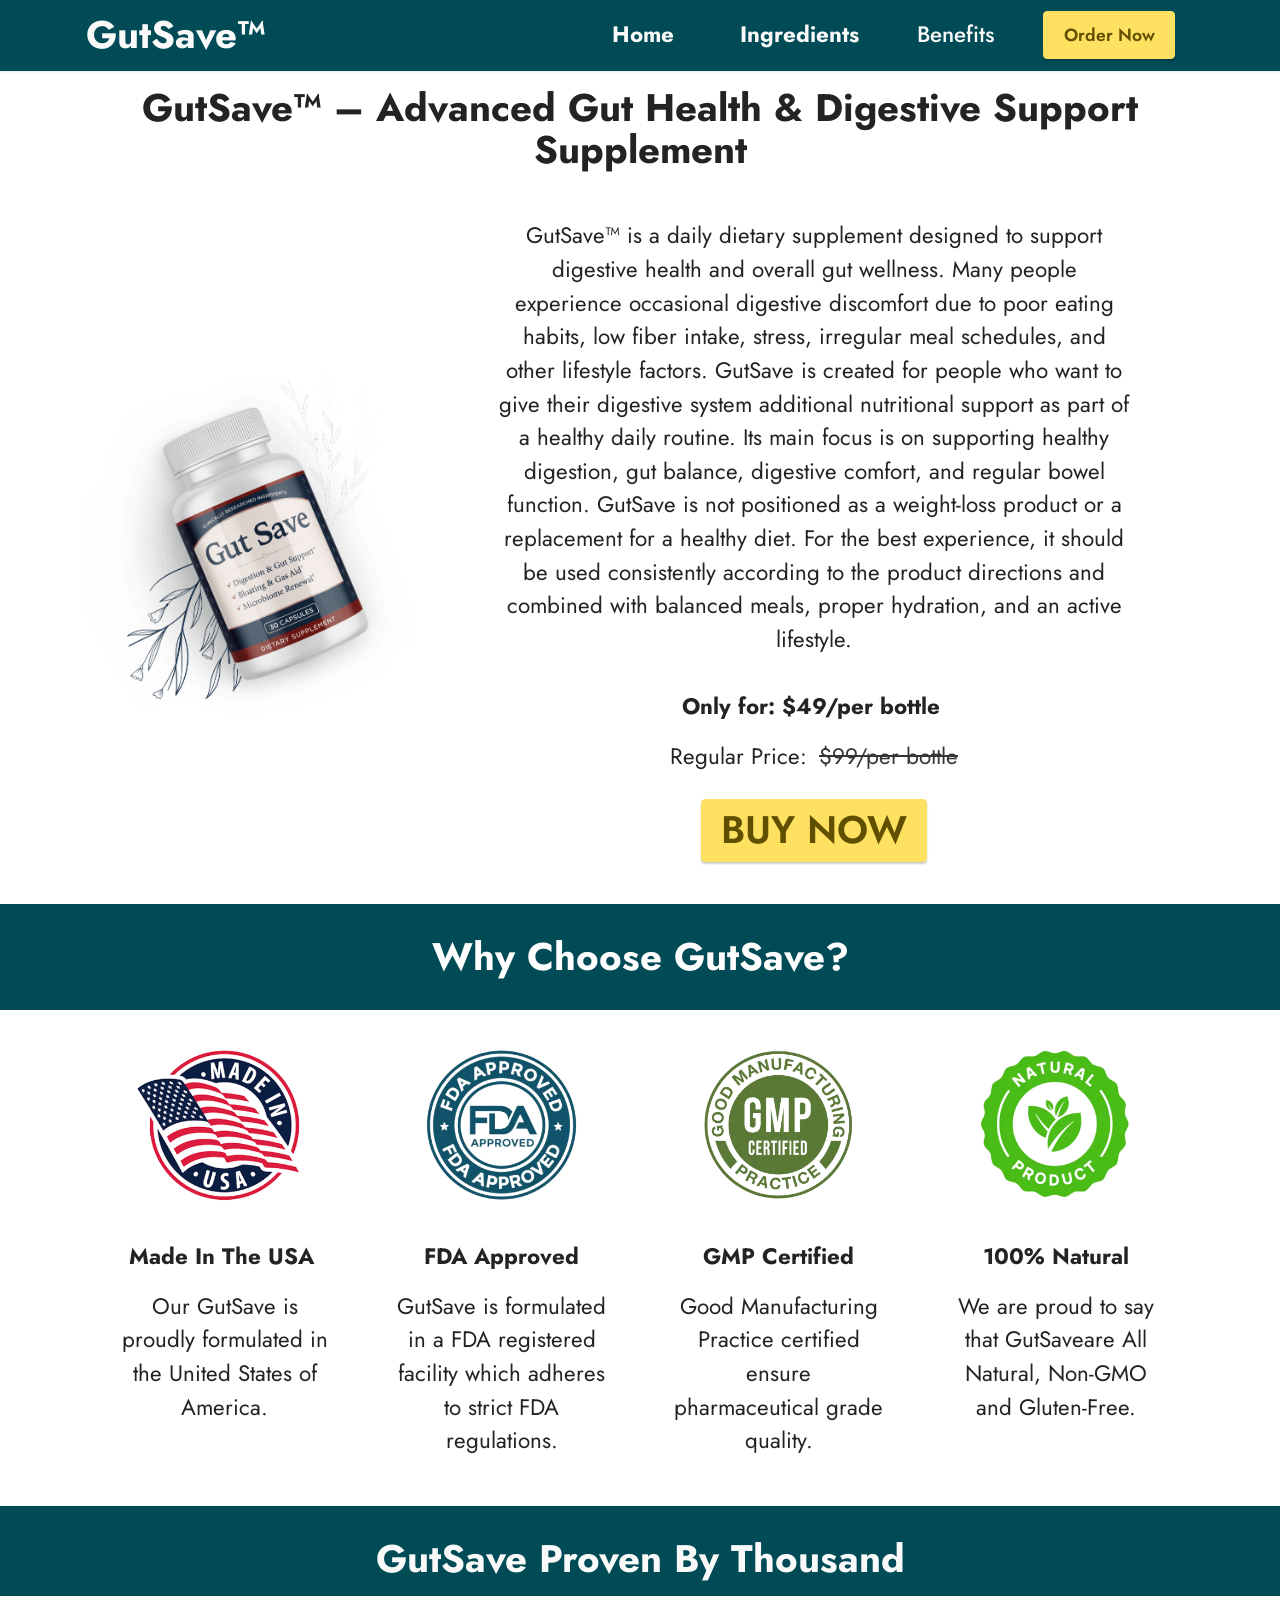
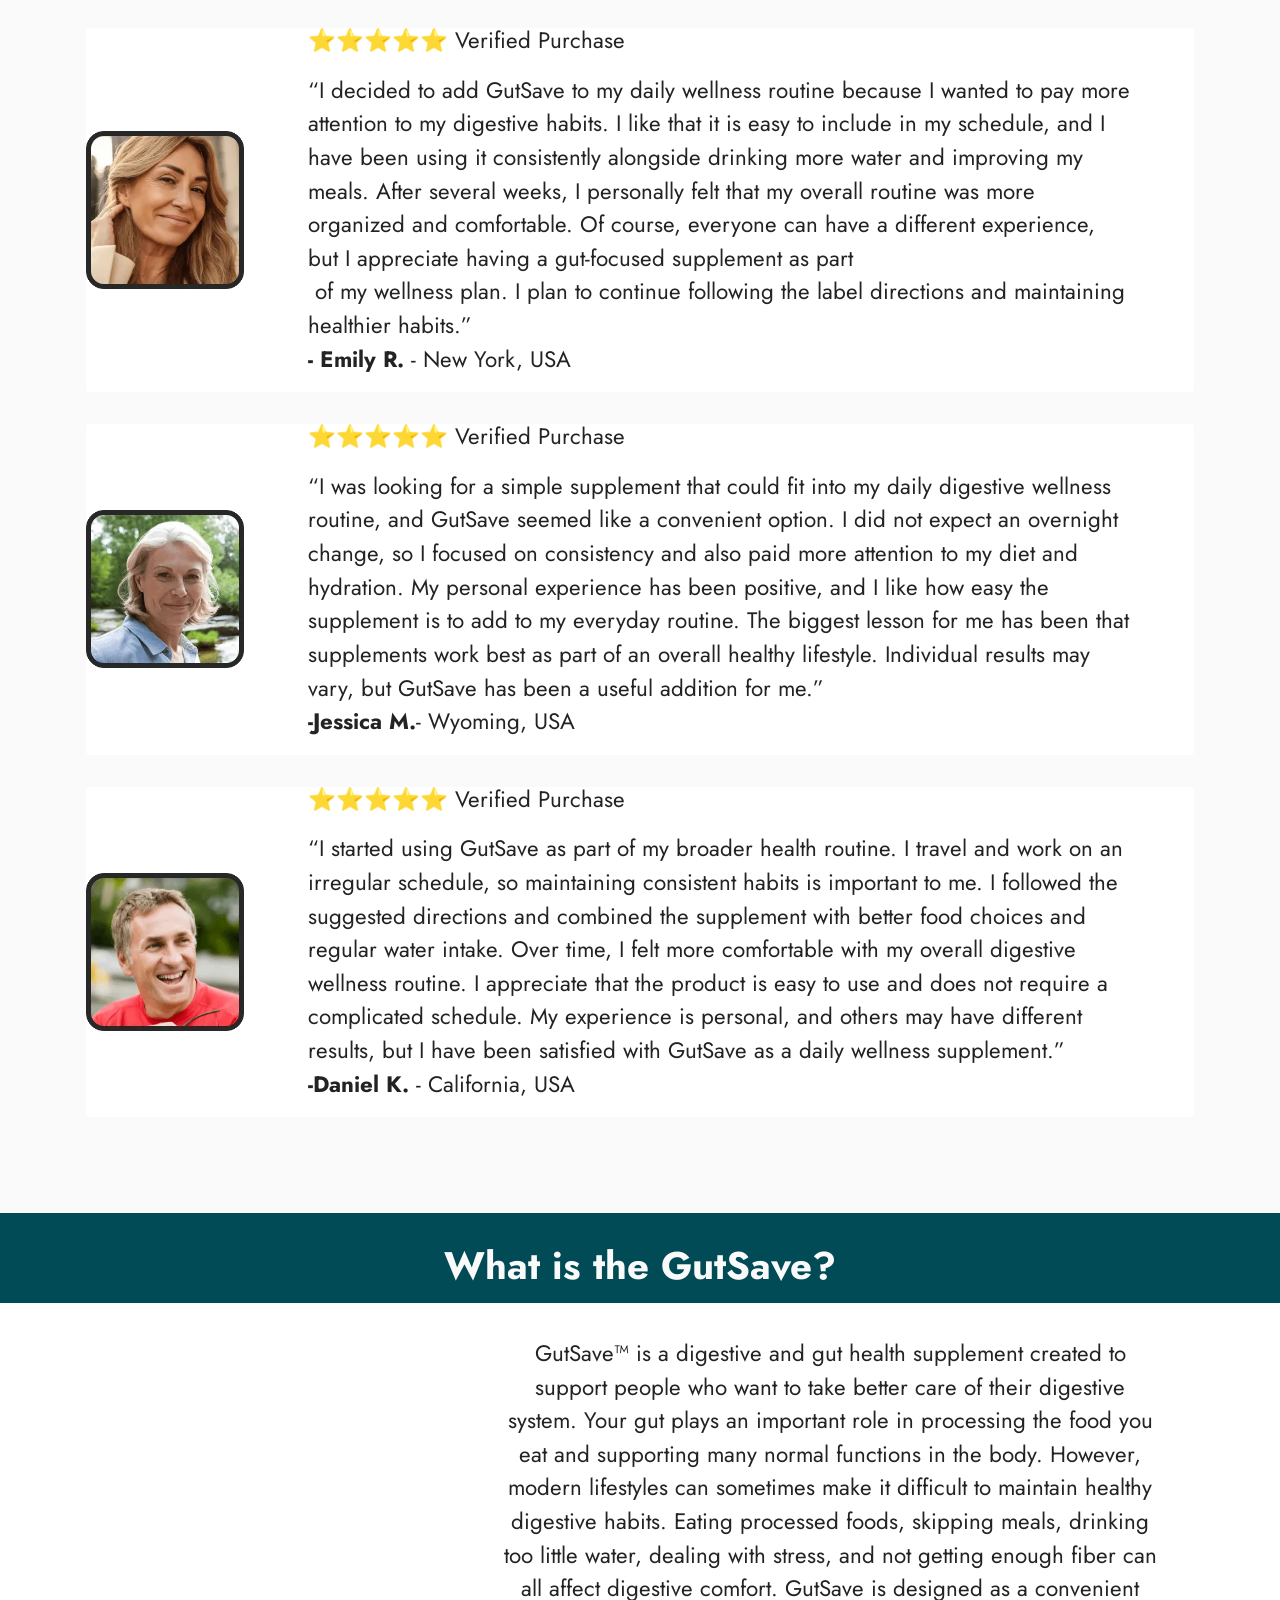
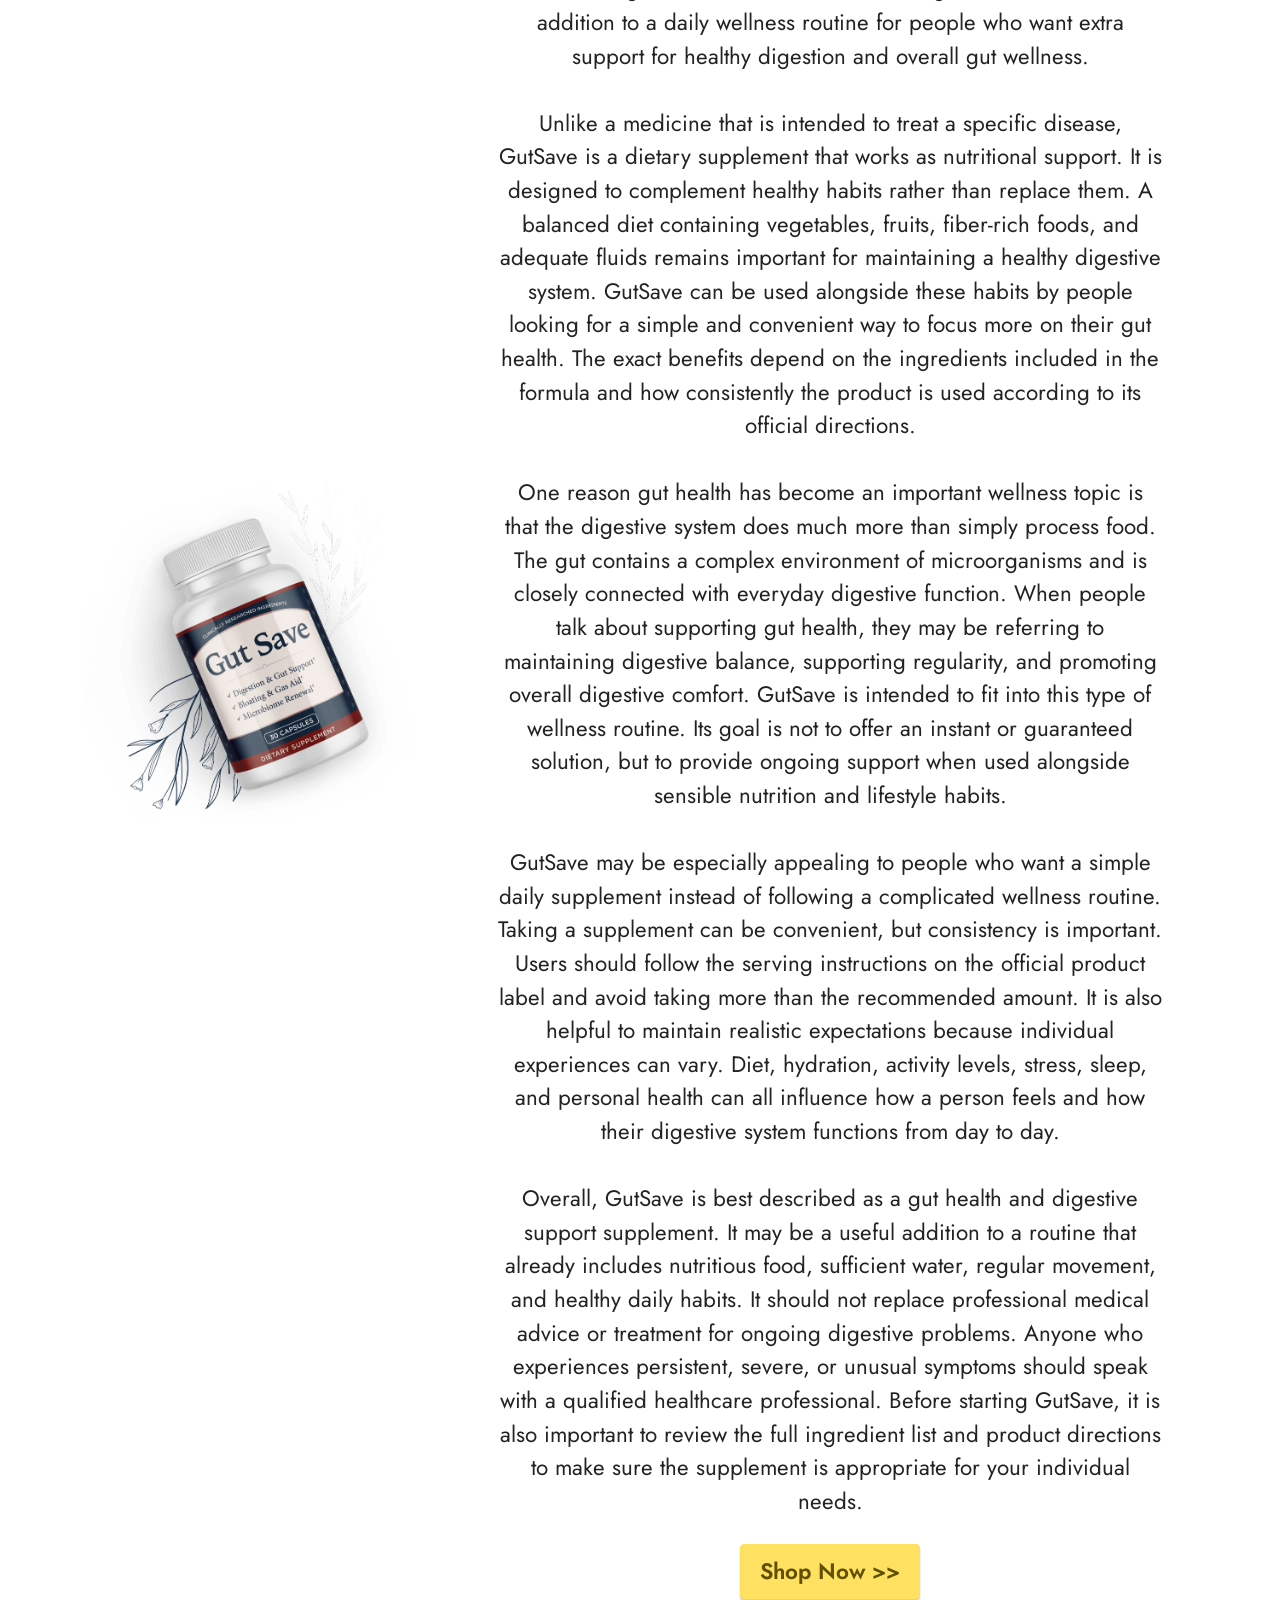
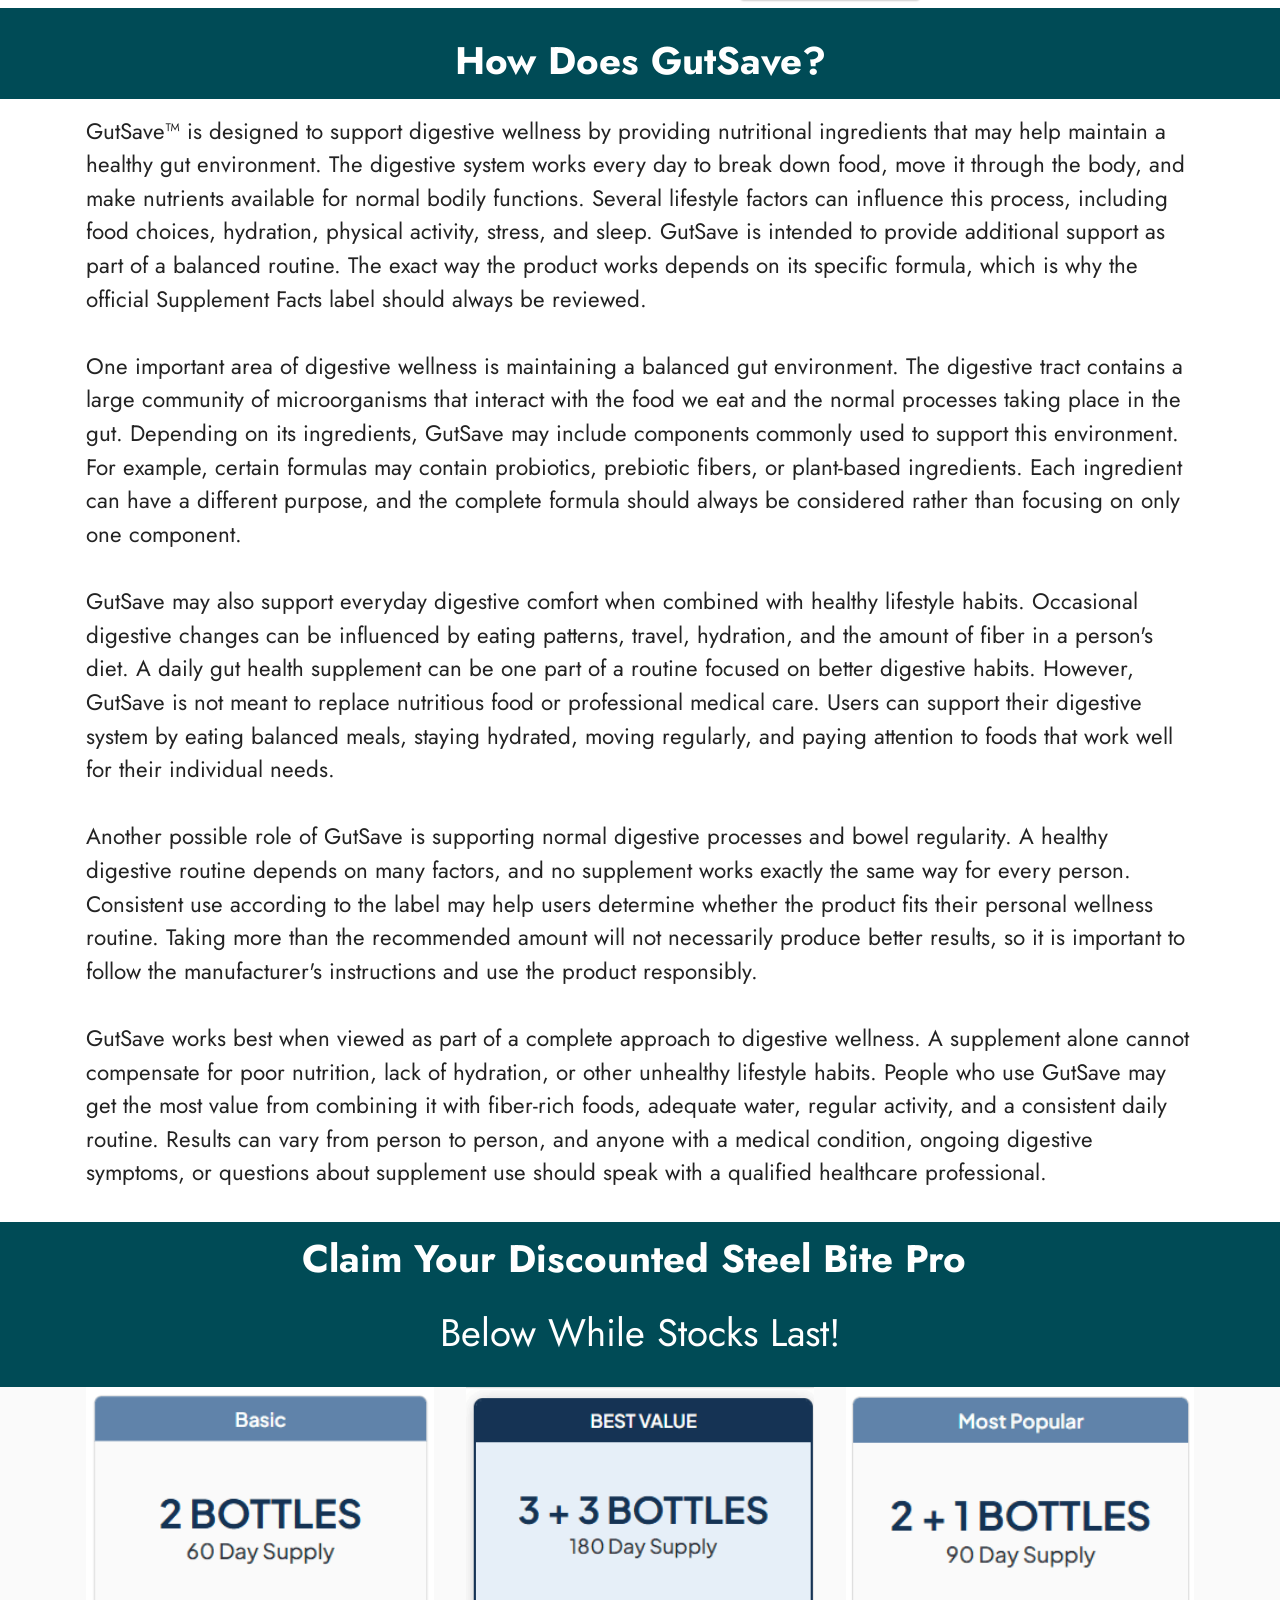
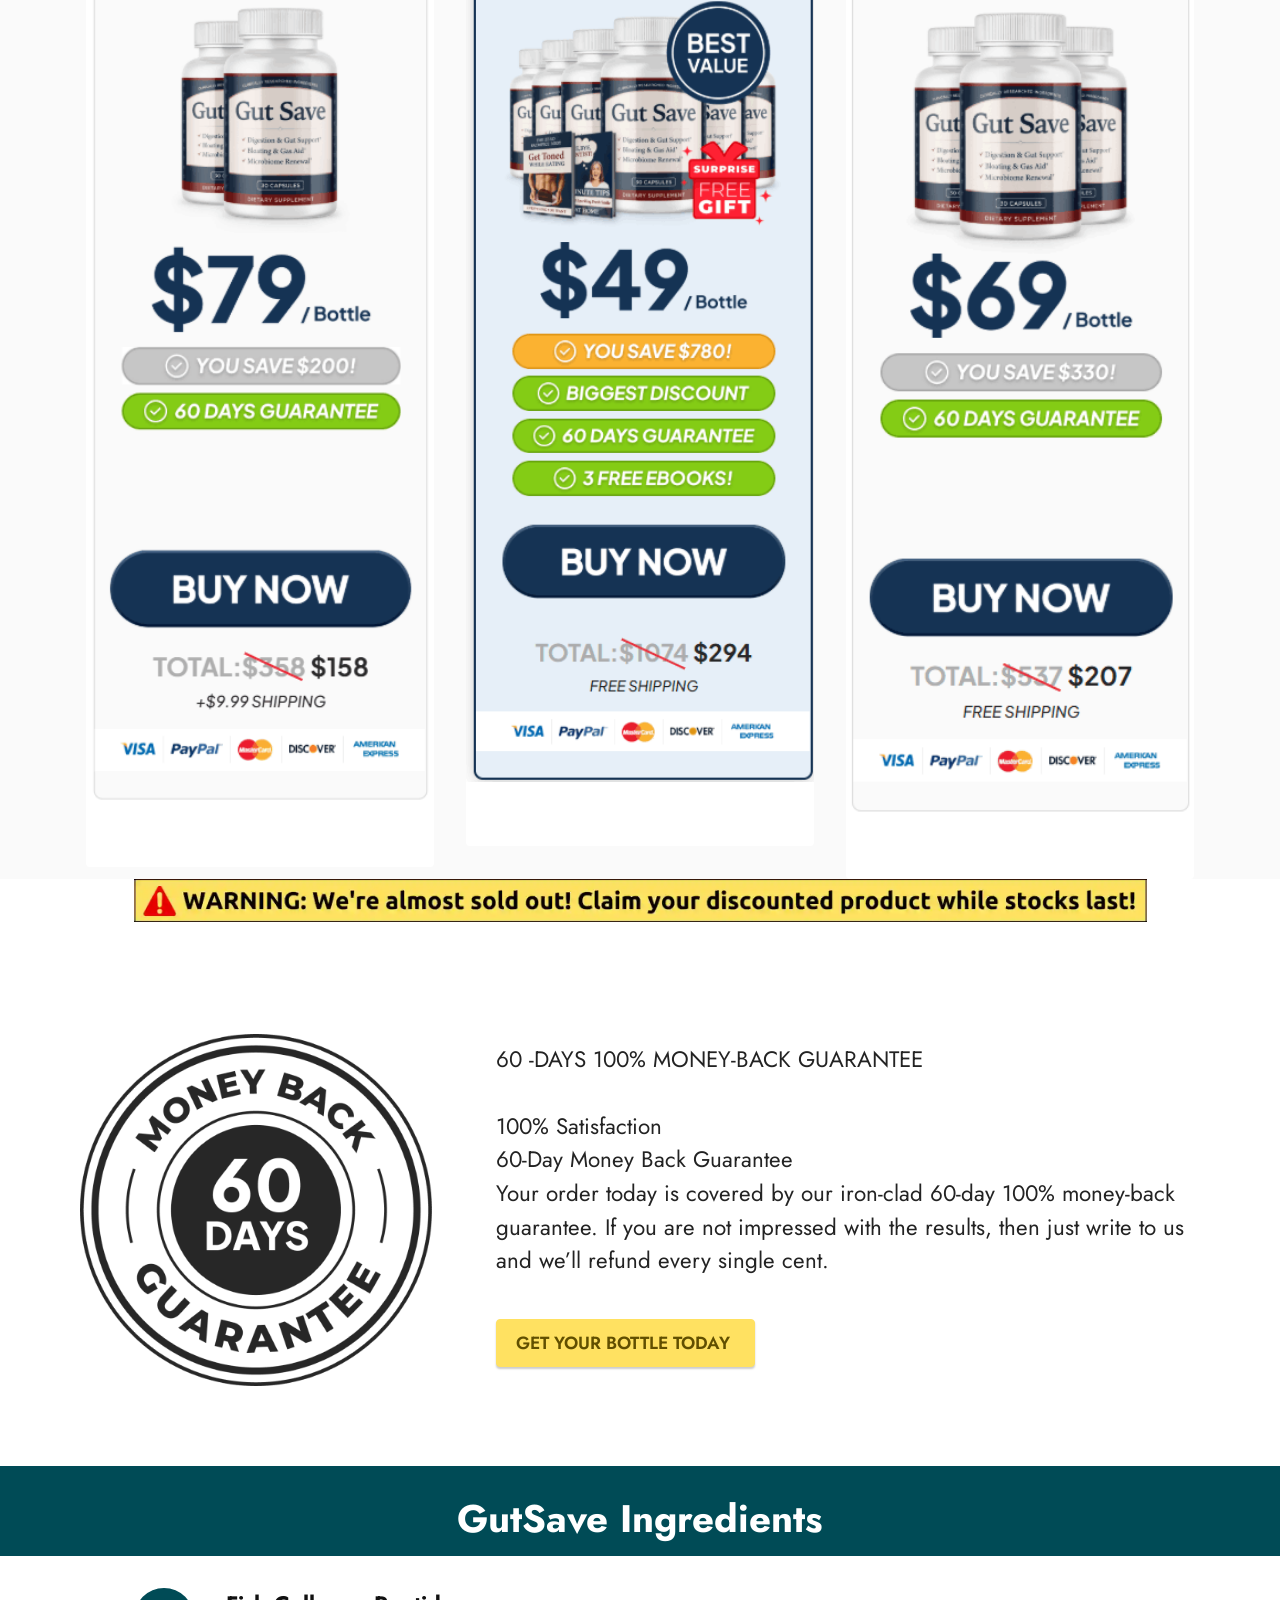
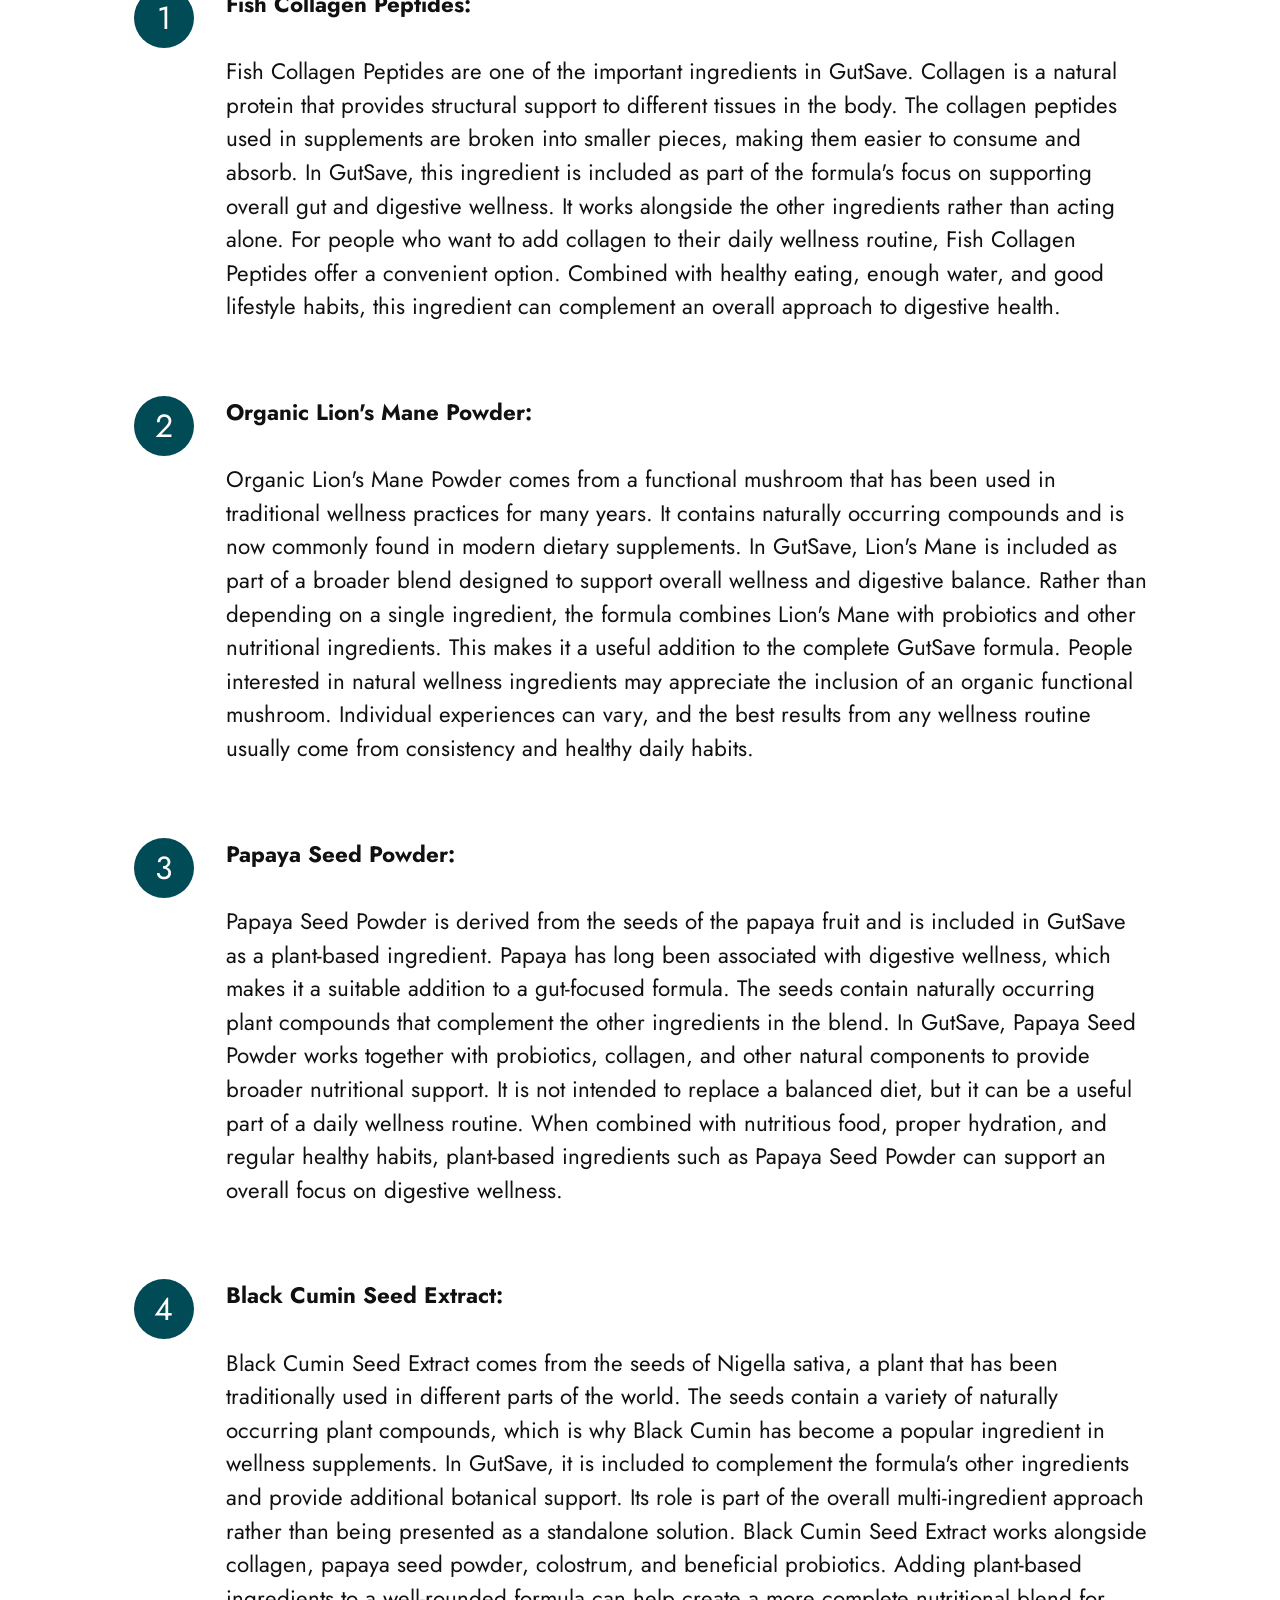
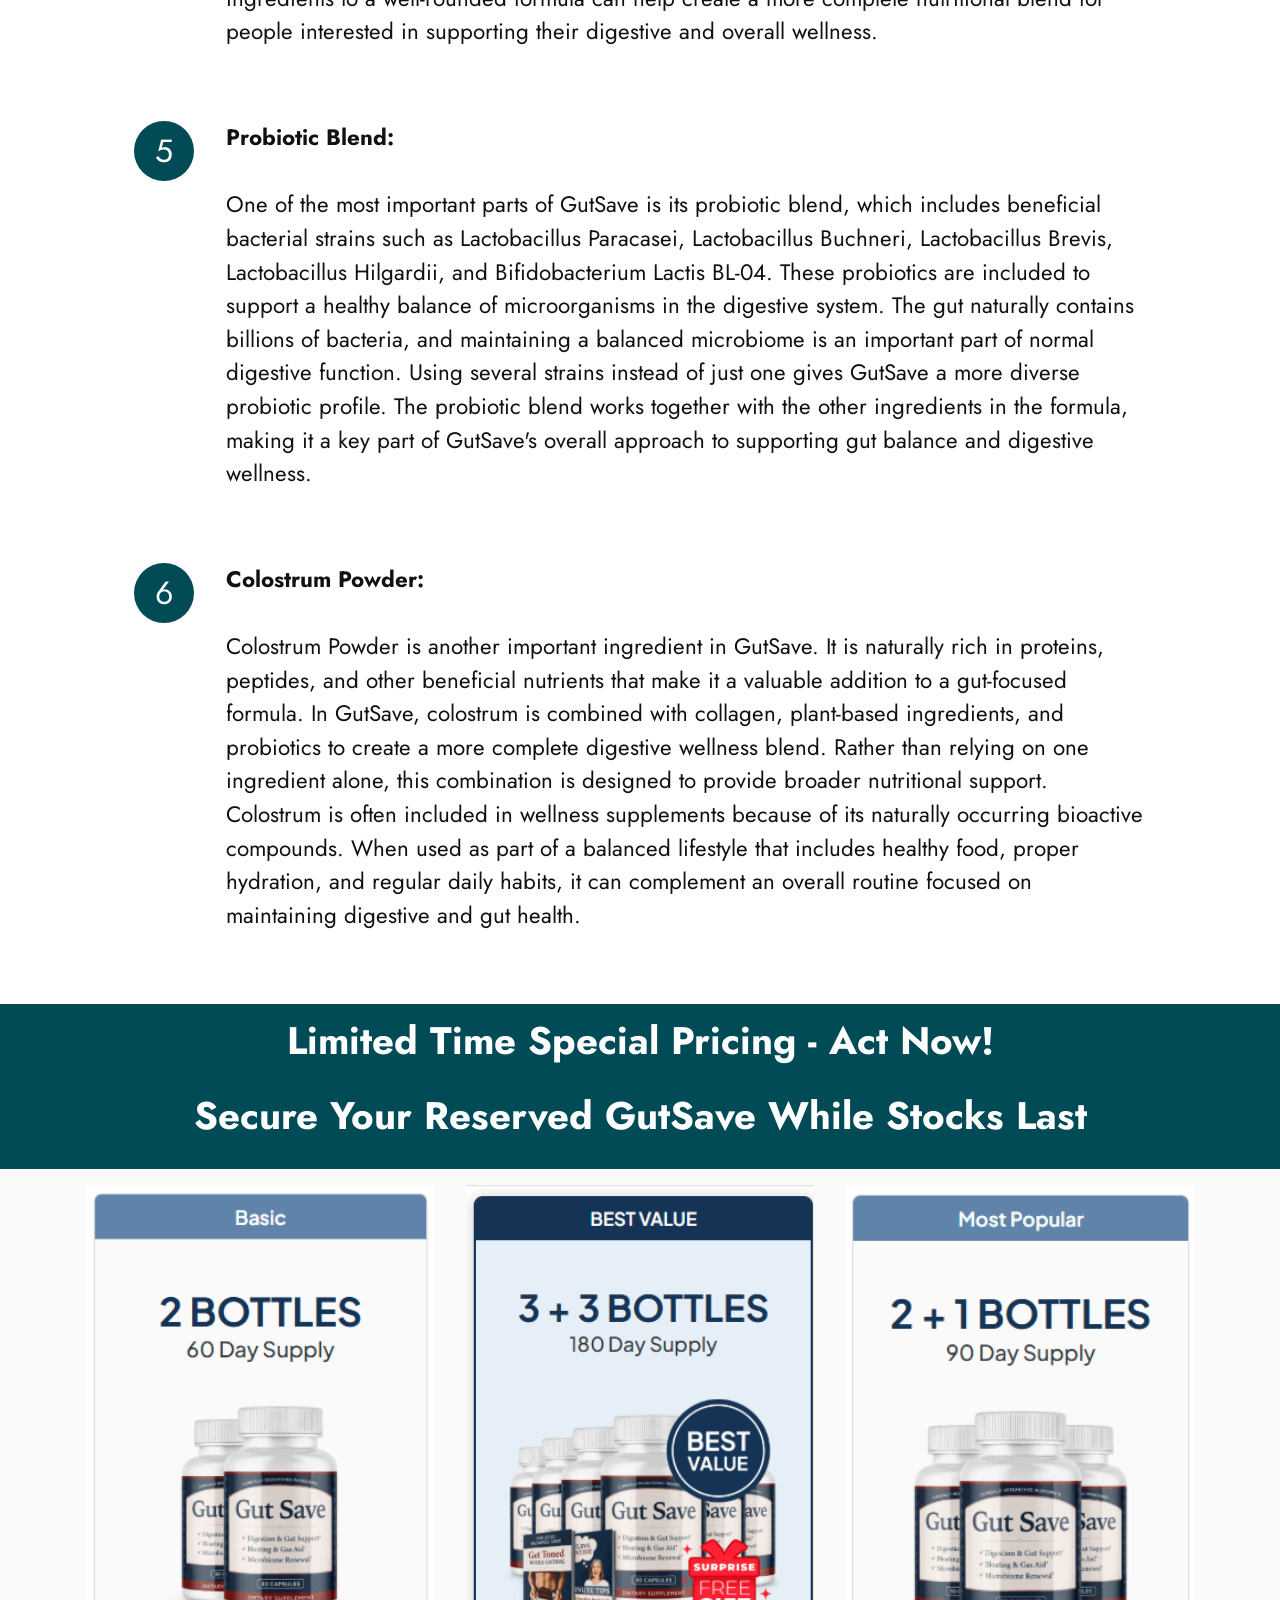
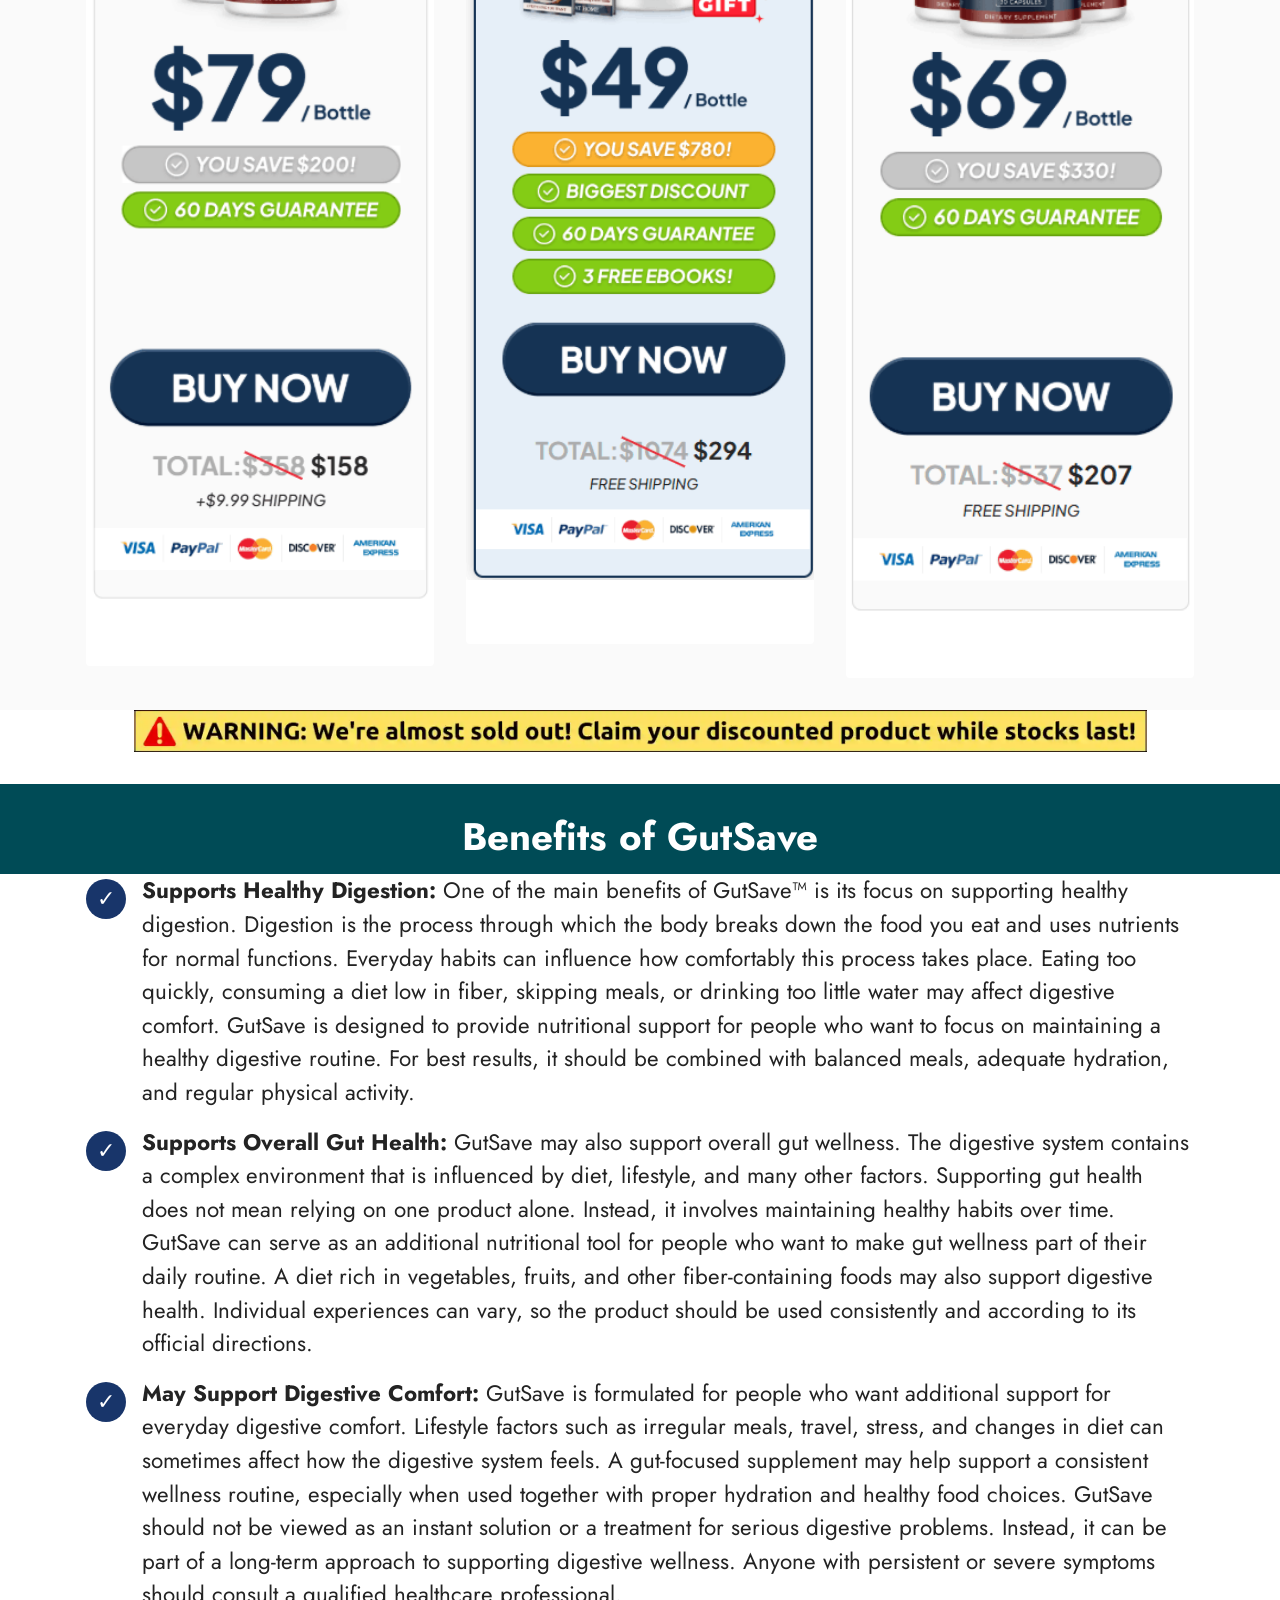
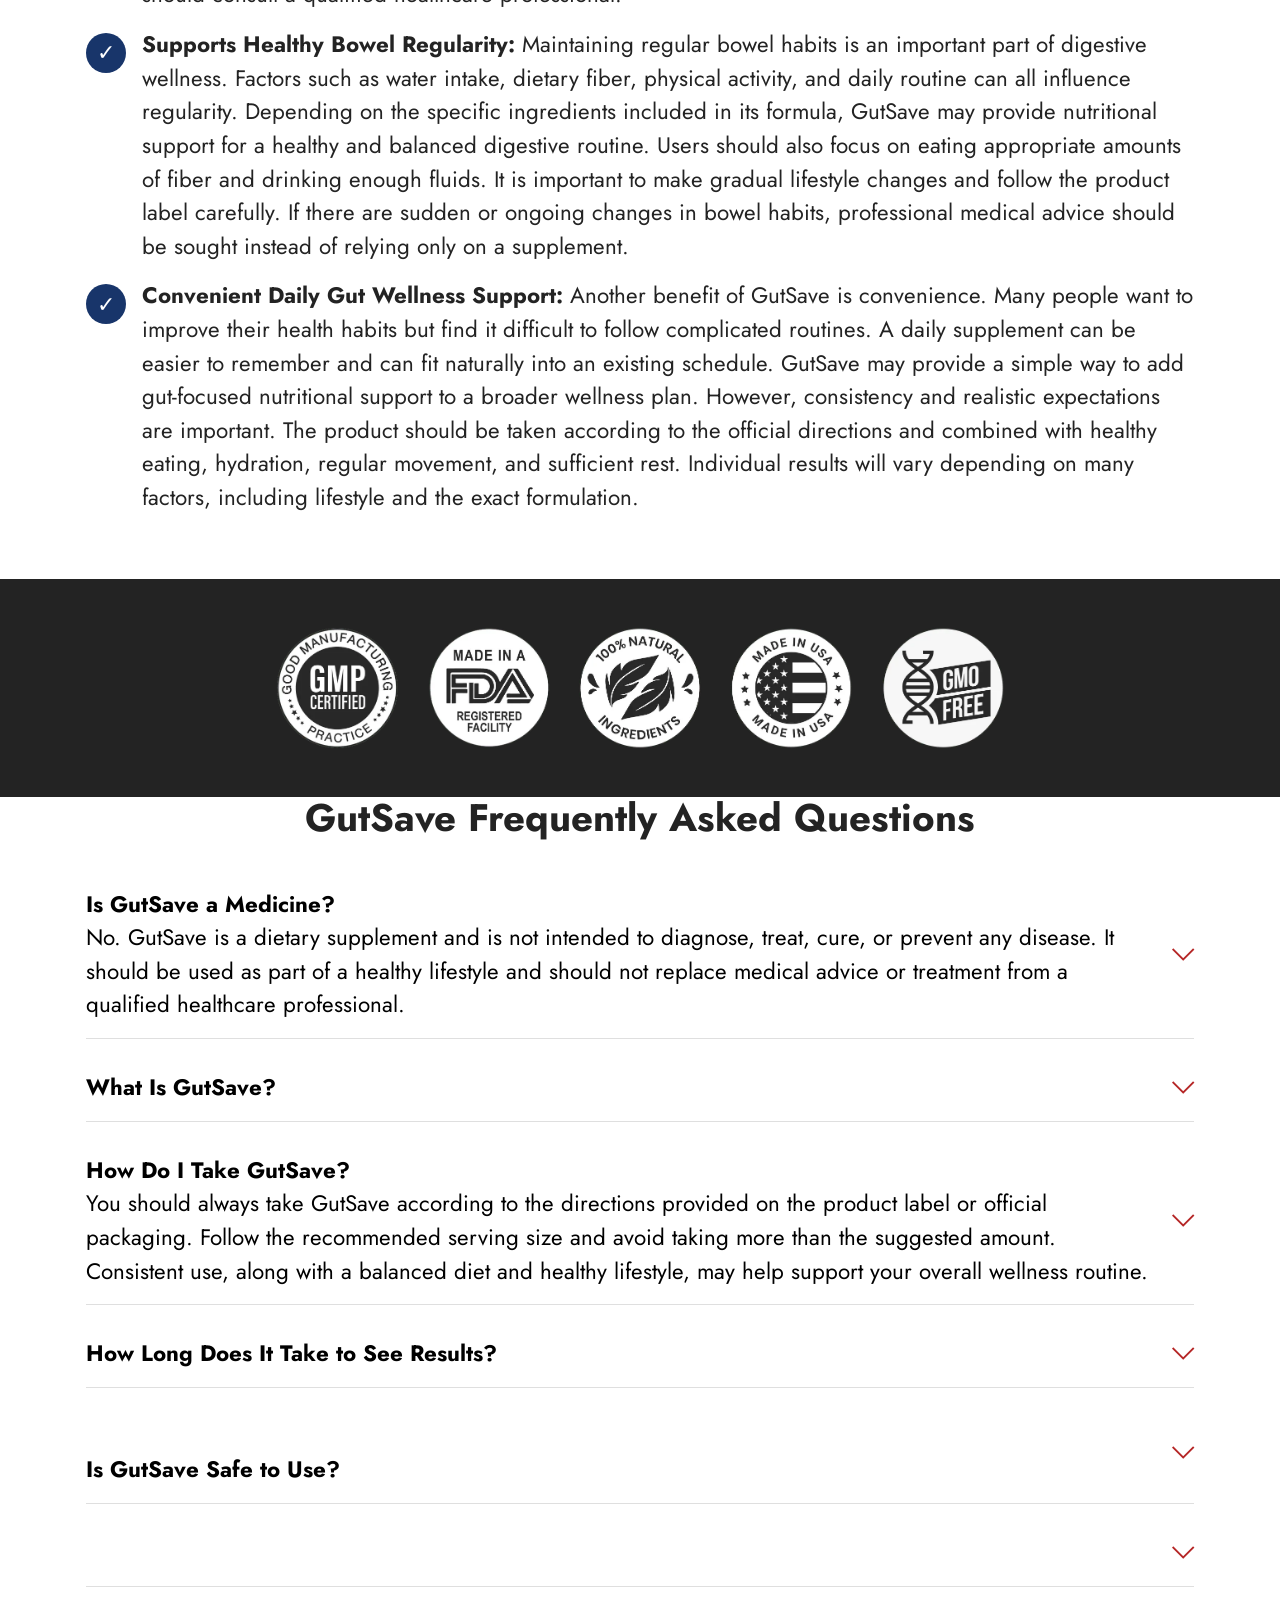
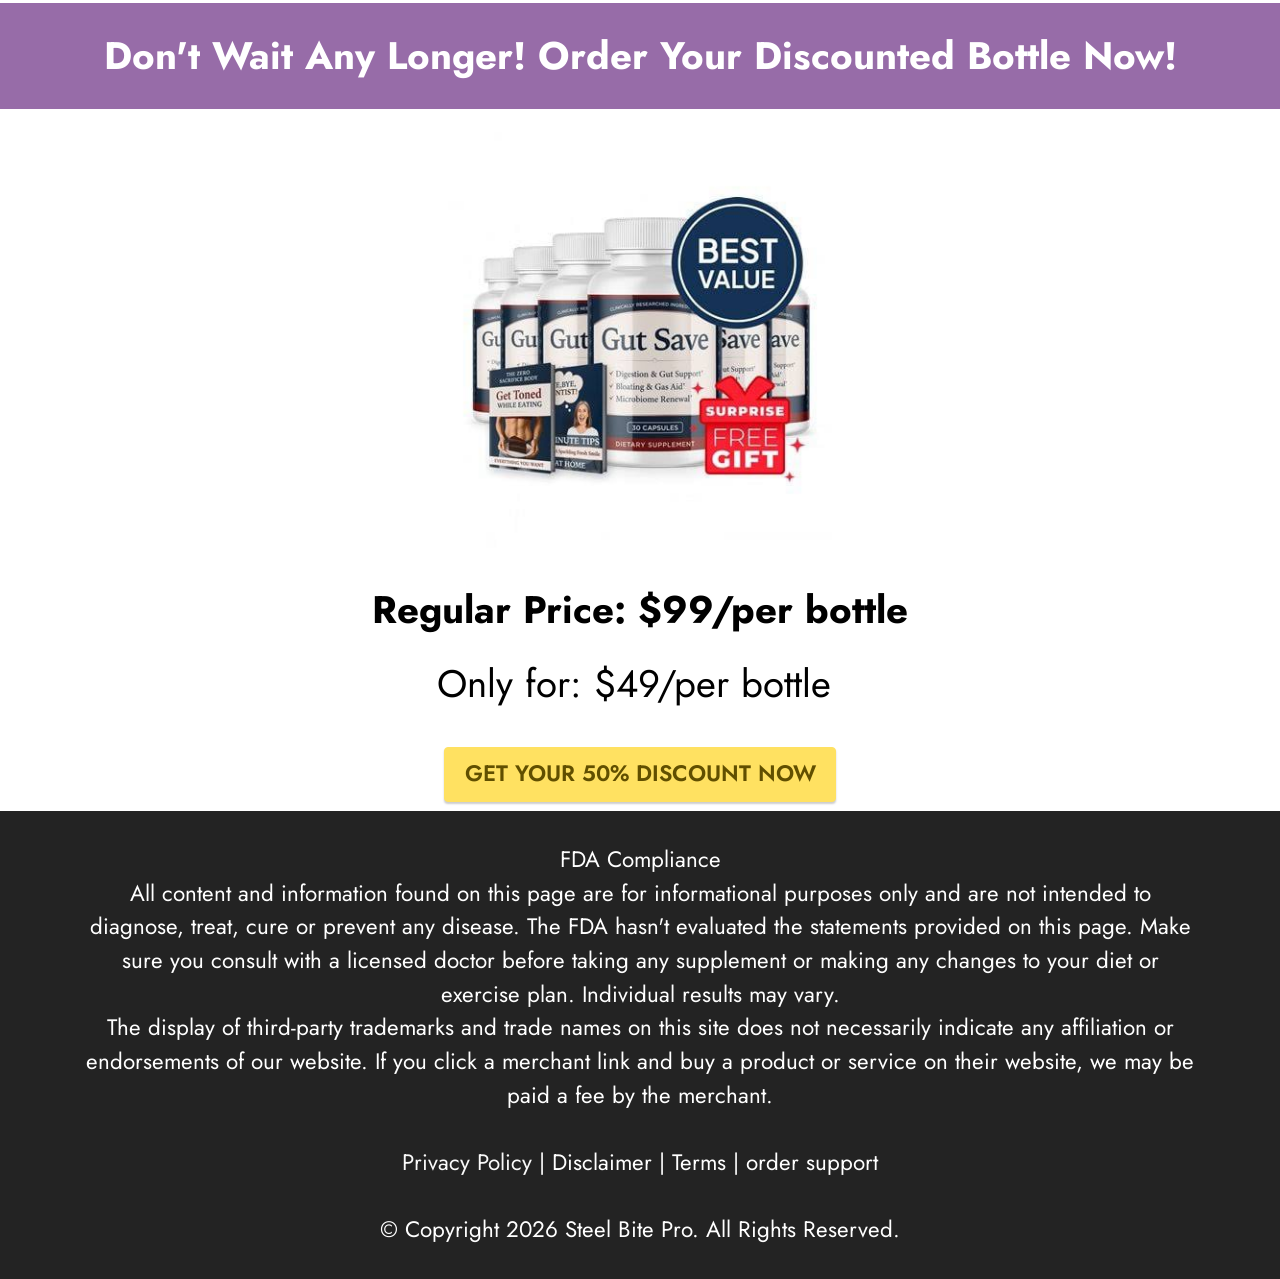
==== commit 03ba8509: "Add Google and Microsoft site verification meta tags" ====
--- a/index.html
+++ b/index.html
@@ -25,7 +25,8 @@
   <noscript><link rel="stylesheet" href="https://fonts.googleapis.com/css?family=Jost:100,200,300,400,500,600,700,800,900,100i,200i,300i,400i,500i,600i,700i,800i,900i&display=swap"></noscript>
   <link rel="preload" as="style" href="assets/mobirise/css/mbr-additional.css?v=vmfoxS"><link rel="stylesheet" href="assets/mobirise/css/mbr-additional.css?v=vmfoxS" type="text/css">
 
-  
+  <meta name="google-site-verification" content="ojwFFrobrEAdesm8oLR1VNvsSXICQItrODOj1nC4V70" />
+  <meta name="msvalidate.01" content="BFED78960371397816FDB9212DADB8CB" />
   
   
 </head>
@@ -930,8 +931,8 @@
             </div>
         </div>
     </div>
-</section><section class="display-7" style="padding: 0;align-items: center;justify-content: center;flex-wrap: wrap;    align-content: center;display: flex;position: relative;height: 4rem;"><a href="https://mobiri.se/" style="flex: 1 1;height: 4rem;position: absolute;width: 100%;z-index: 1;"><img alt="" style="height: 4rem;" src="[data-uri]"></a><p style="margin: 0;text-align: center;" class="display-7">&#8204;</p><a style="z-index:1" href="https://mobirise.com/builder/ai-website-creator.html">AI Website Creator</a></section><script src="assets/bootstrap/js/bootstrap.bundle.min.js"></script>  <script src="assets/smoothscroll/smooth-scroll.js"></script>  <script src="assets/ytplayer/index.js"></script>  <script src="assets/dropdown/js/navbar-dropdown.js"></script>  <script src="assets/mbr-switch-arrow/mbr-switch-arrow.js"></script>  <script src="assets/theme/js/script.js"></script>  
+<script src="assets/bootstrap/js/bootstrap.bundle.min.js"></script>  <script src="assets/smoothscroll/smooth-scroll.js"></script>  <script src="assets/ytplayer/index.js"></script>  <script src="assets/dropdown/js/navbar-dropdown.js"></script>  <script src="assets/mbr-switch-arrow/mbr-switch-arrow.js"></script>  <script src="assets/theme/js/script.js"></script>  
   
   
 </body>
-</html>+</html>
